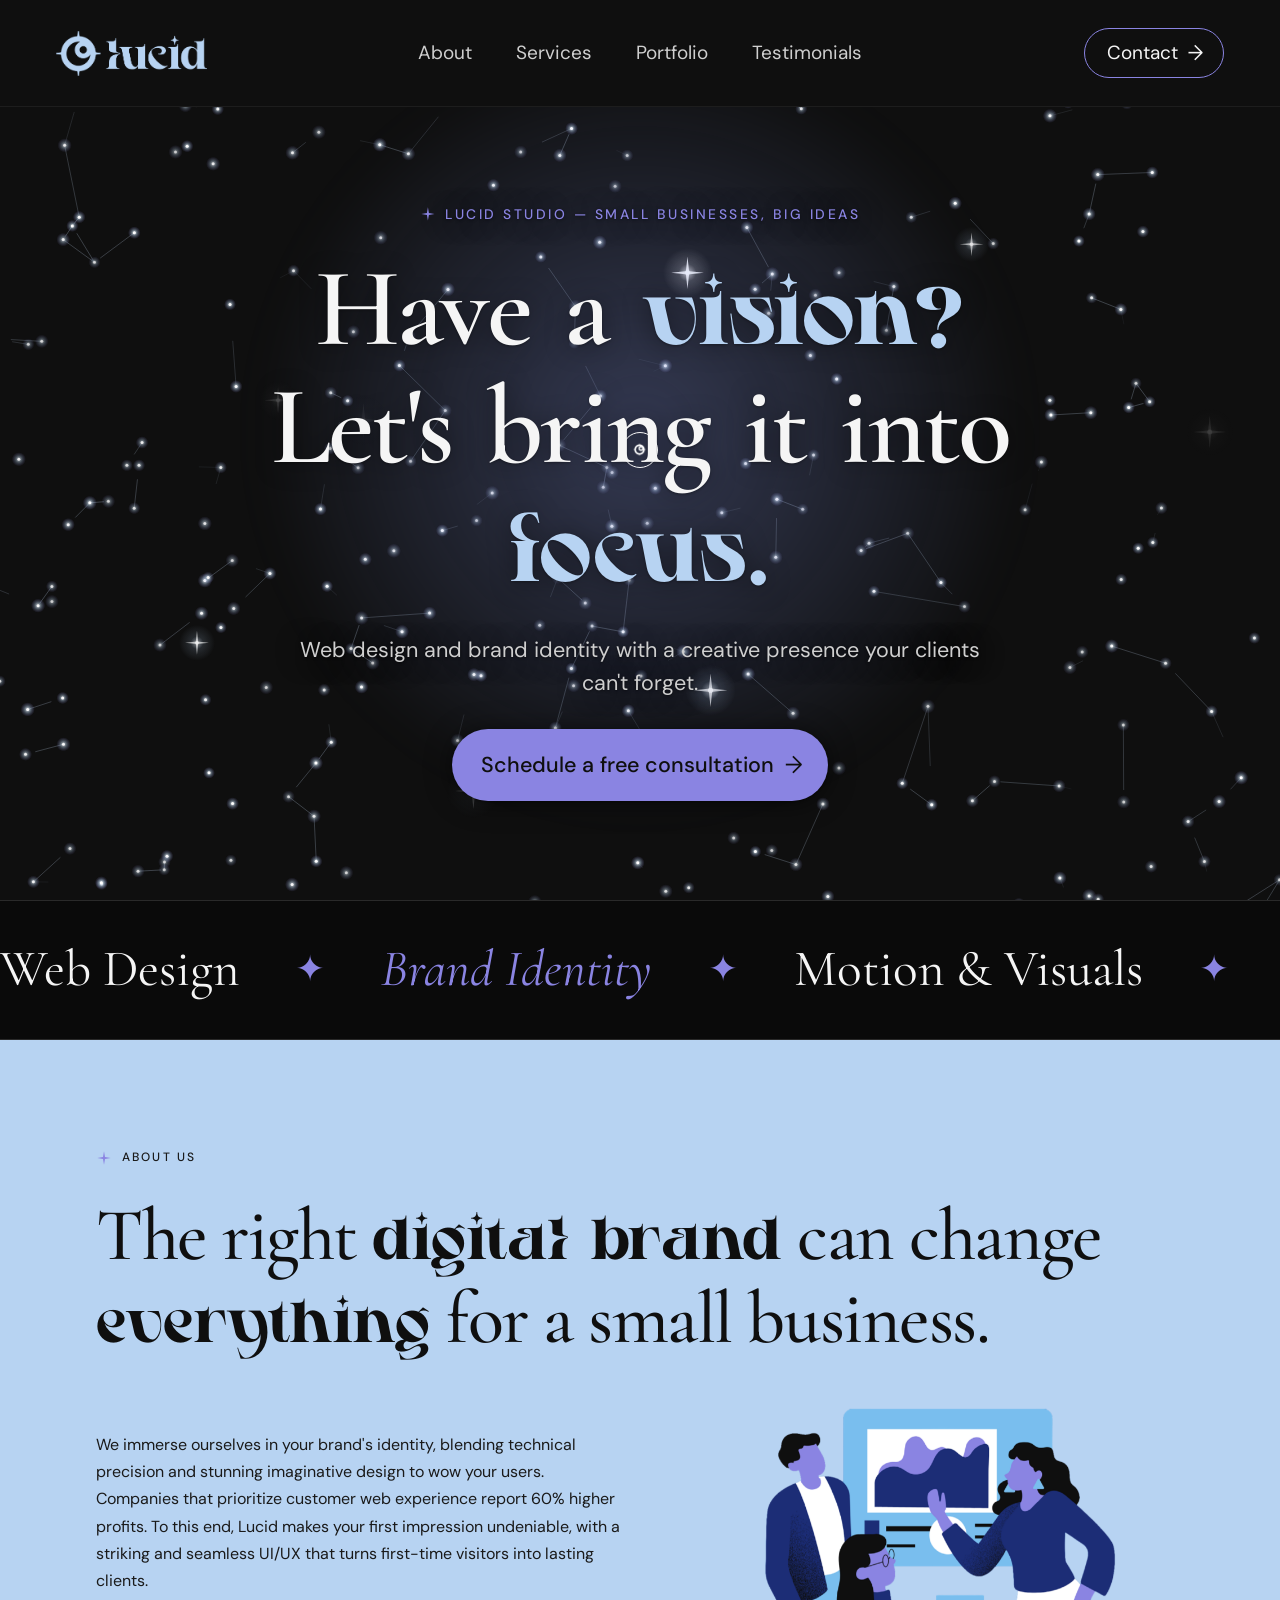
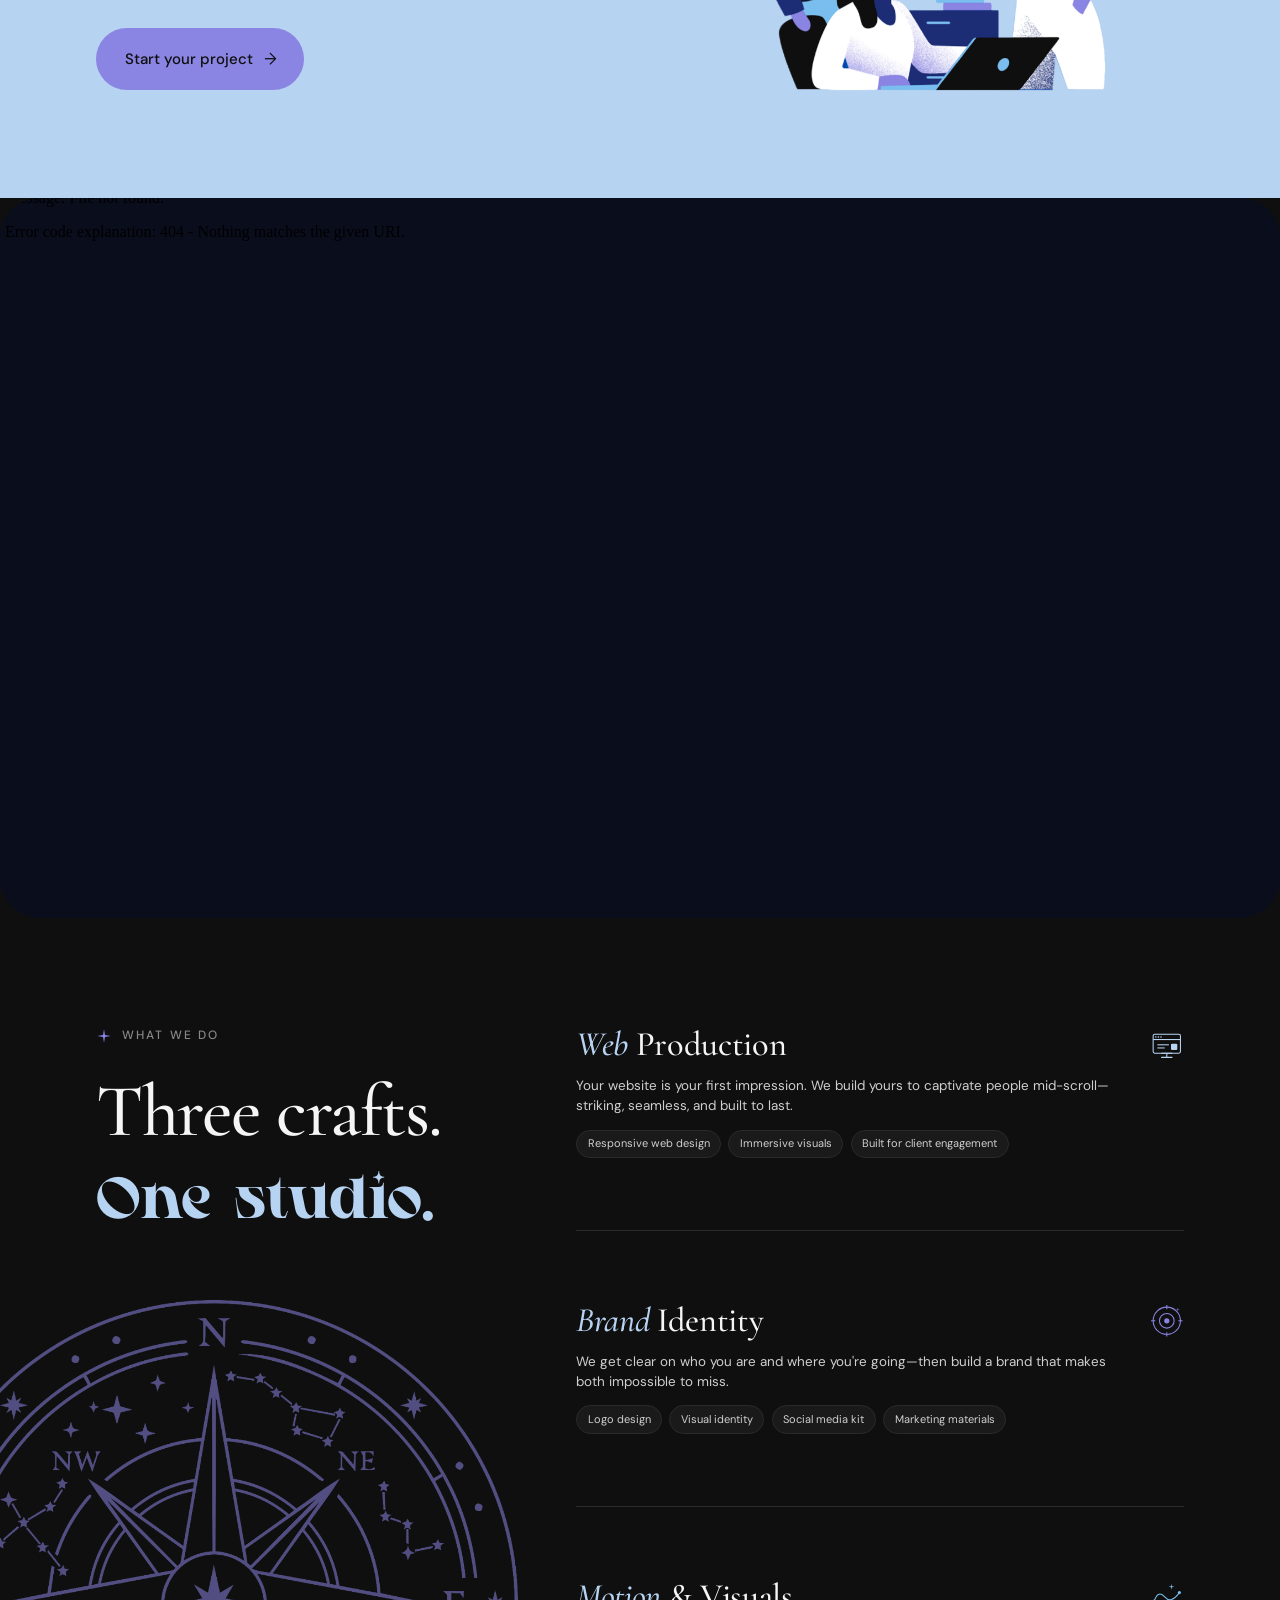
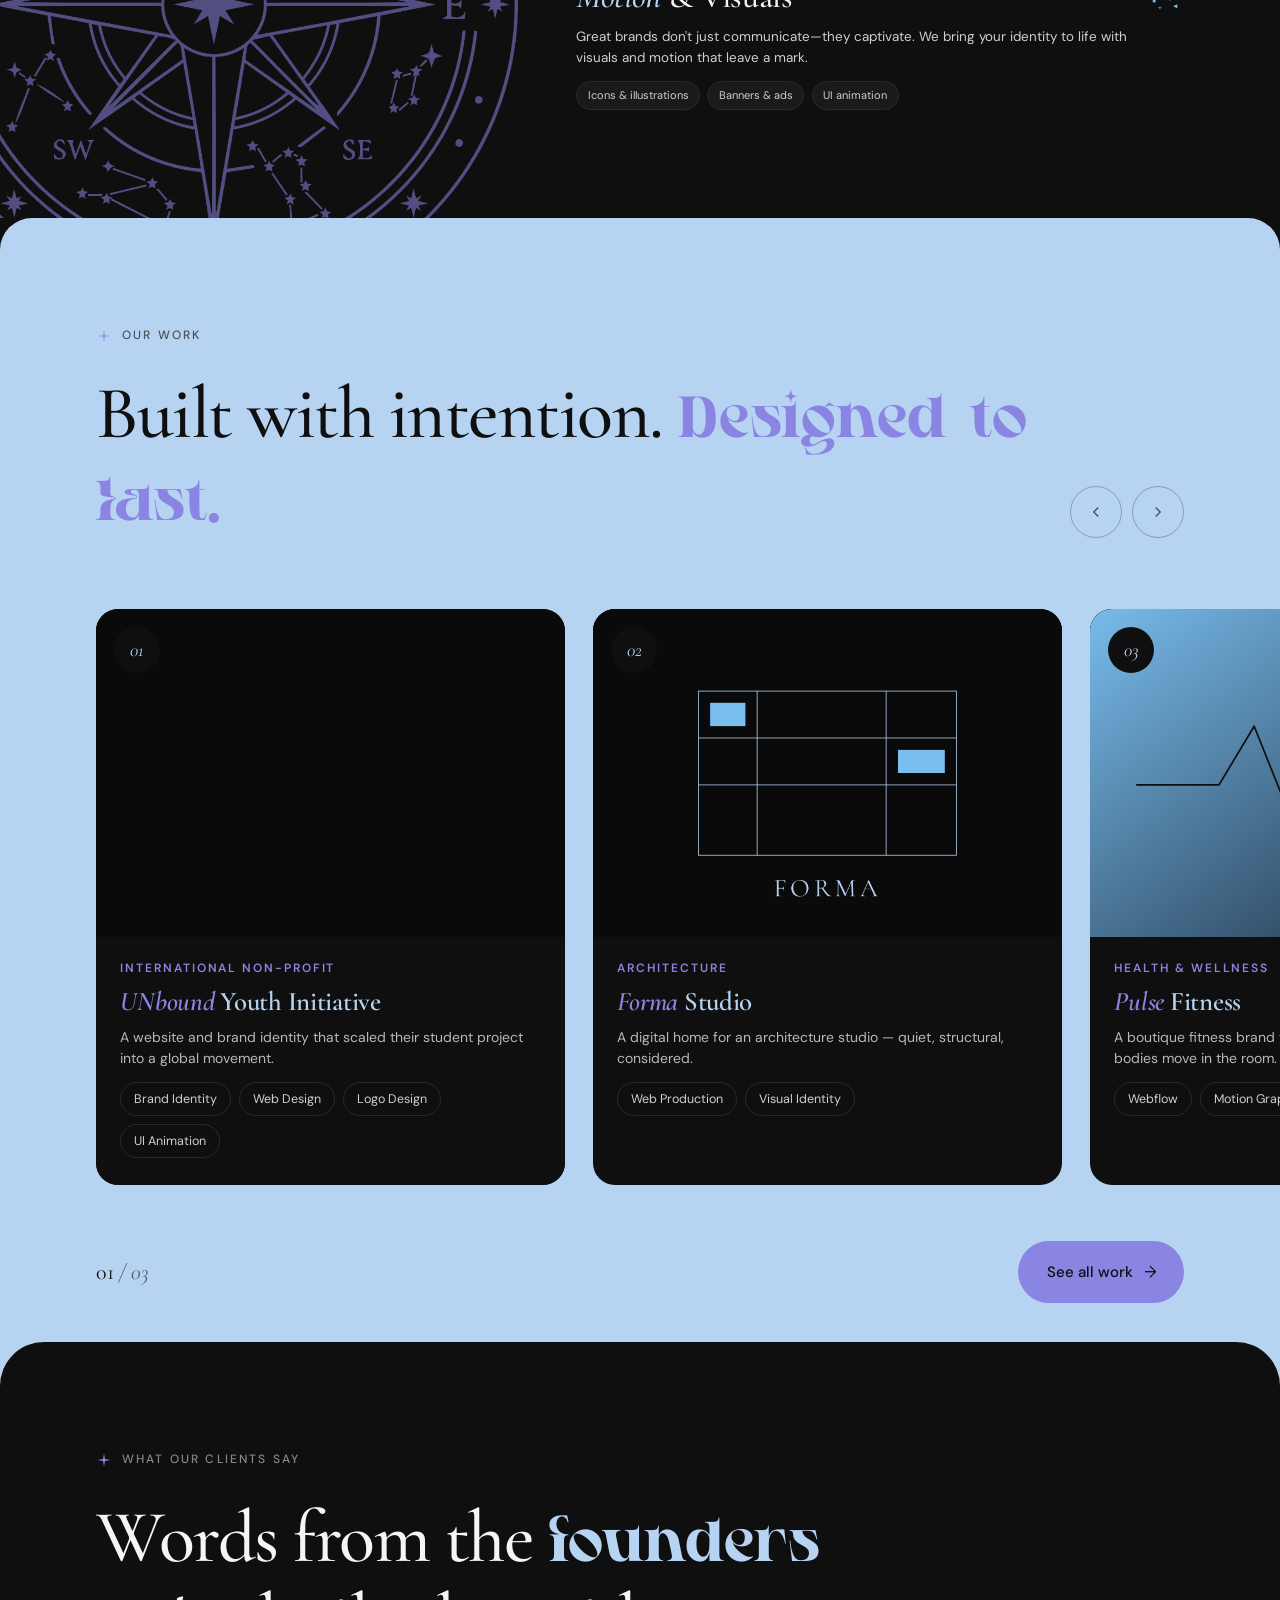
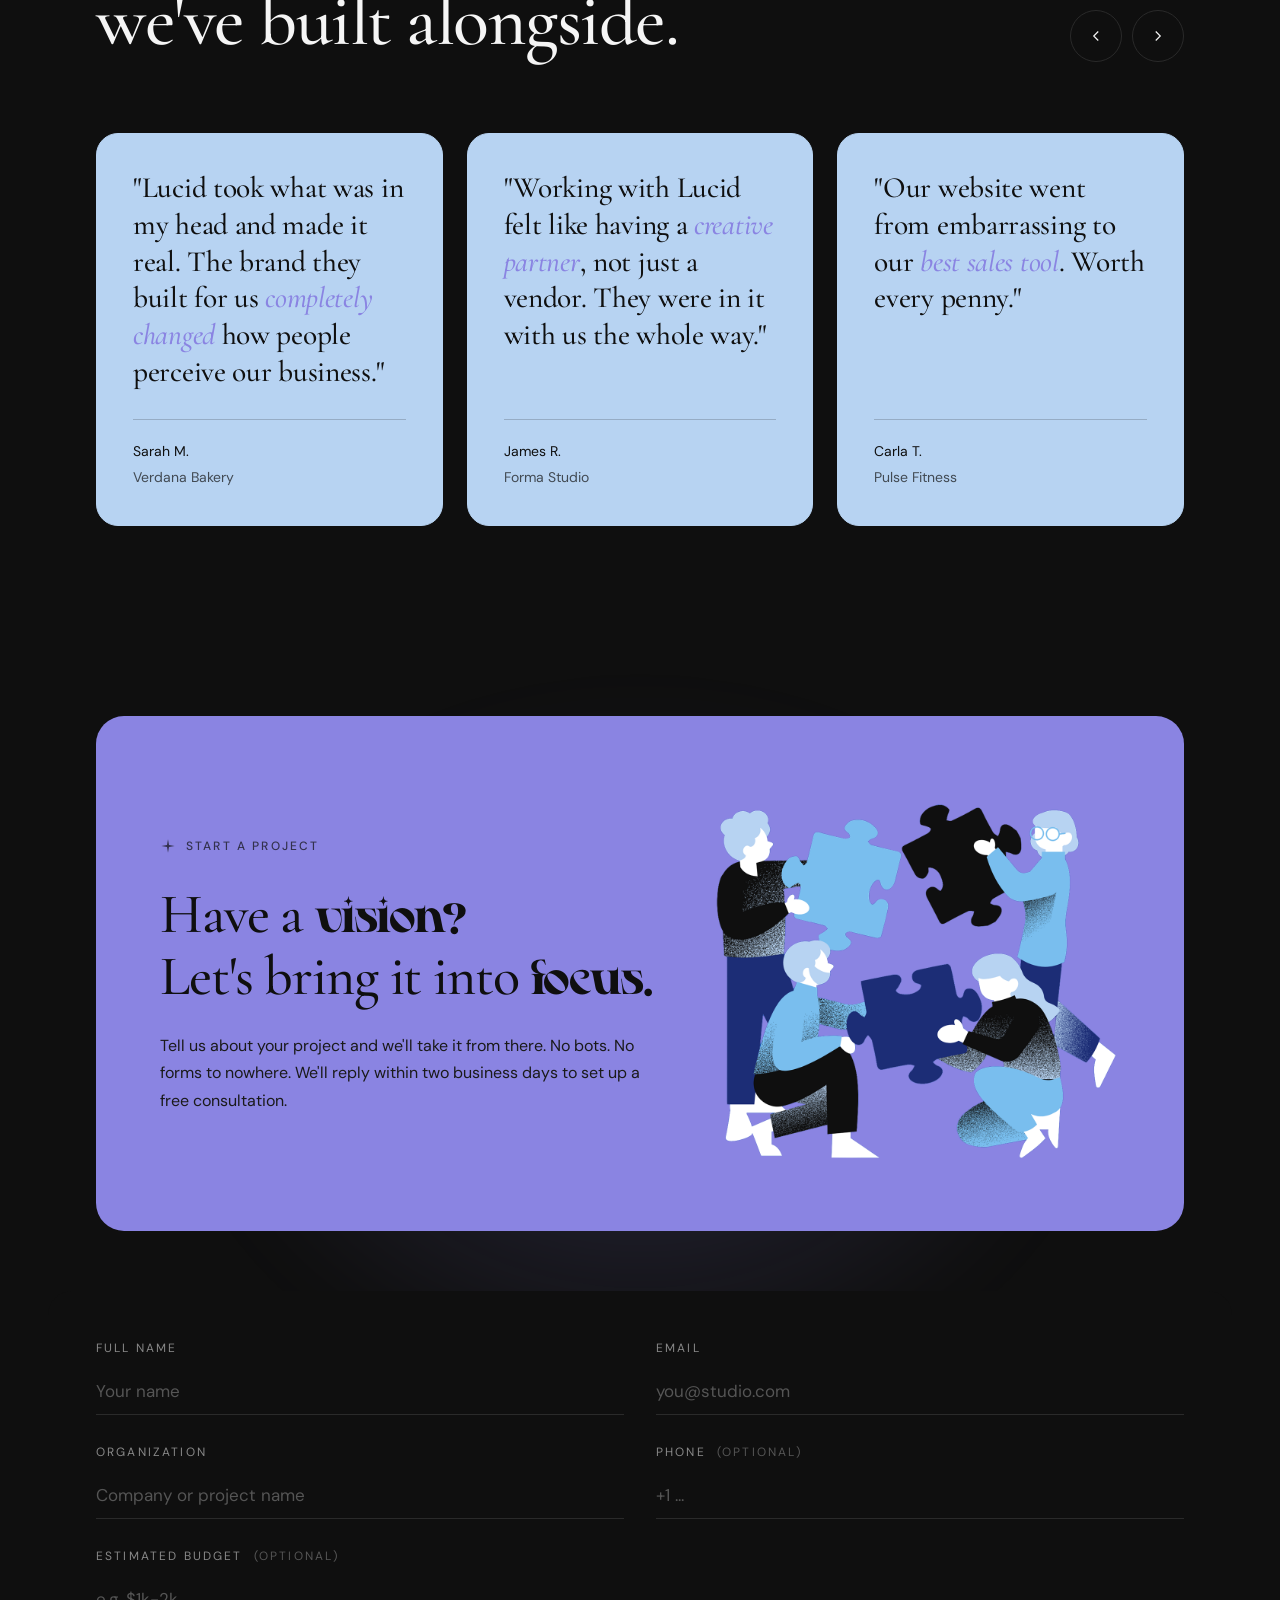
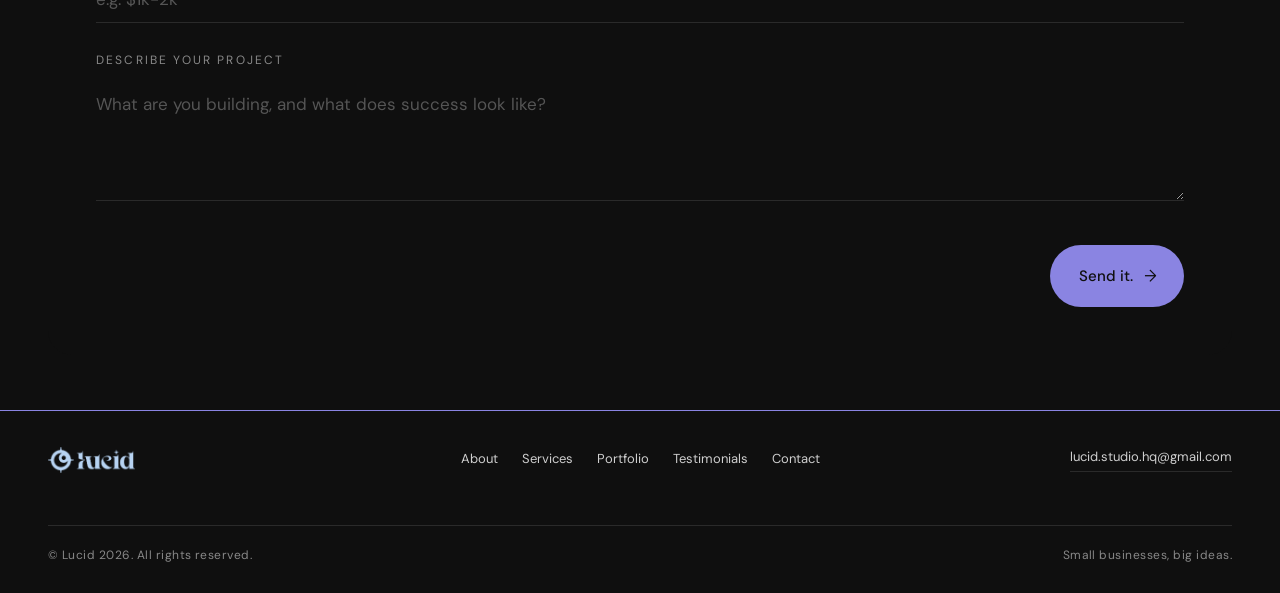
==== Lucid.html @ 4a71a795 "Add files via upload" ====
<!doctype html>
<html lang="en">
<head>
<meta charset="utf-8" />
<meta name="viewport" content="width=device-width, initial-scale=1" />
<title>Lucid — Web design & branding for small businesses</title>
<link rel="preconnect" href="https://fonts.googleapis.com" />
<link rel="preconnect" href="https://fonts.gstatic.com" crossorigin />
<link href="https://fonts.googleapis.com/css2?family=Cormorant+Garamond:ital,wght@0,400;0,500;0,600;0,700;1,400;1,500;1,600;1,700&family=DM+Sans:ital,wght@0,400;0,500;0,600;0,700;1,400&display=swap" rel="stylesheet" />
<link rel="stylesheet" href="styles.css?v=6" />
<link id="gfont-Playfair-Display" rel="stylesheet" href="https://fonts.googleapis.com/css2?family=Playfair+Display:wght@300;400;500;600;700&amp;display=swap">
</head>
<body>

<!-- icon symbols -->
<svg width="0" height="0" style="position:absolute" aria-hidden="true">
  <defs>
    <symbol id="i-eye" viewBox="0 0 64 64">
      <circle cx="32" cy="32" r="22" fill="none" stroke="currentColor" stroke-width="2"/>
      <circle cx="32" cy="32" r="9" fill="currentColor"/>
      <circle cx="36" cy="28" r="2.4" fill="#0F0F0F"/>
      <line x1="32" y1="2" x2="32" y2="14" stroke="currentColor" stroke-width="2"/>
      <line x1="32" y1="50" x2="32" y2="62" stroke="currentColor" stroke-width="2"/>
      <line x1="2" y1="32" x2="14" y2="32" stroke="currentColor" stroke-width="2"/>
      <line x1="50" y1="32" x2="62" y2="32" stroke="currentColor" stroke-width="2"/>
    </symbol>
    <symbol id="i-spark" viewBox="0 0 24 24">
      <path d="M12 2 L13.5 10.5 L22 12 L13.5 13.5 L12 22 L10.5 13.5 L2 12 L10.5 10.5 Z" fill="currentColor"/>
    </symbol>
    <symbol id="i-arrow" viewBox="0 0 24 24">
      <path d="M7 17 L17 7 M17 7 H10 M17 7 V14" fill="none" stroke="currentColor" stroke-width="1.6" stroke-linecap="round"/>
    </symbol>
  </defs>
</svg>

<!-- ========== NAV ========== -->
<nav class="nav">
  <div class="nav-logo"><img src="assets/lucid-blue.png" alt="Lucid" style="height: 45px; width: auto" /></div>
  <div class="nav-links" id="navLinks">
    <a href="#about">About</a>
    <a href="#services-anchor">Services</a>
    <a href="#work-anchor">Portfolio</a>
    <a href="#testimonials">Testimonials</a>
  </div>
  <div class="nav-right">
    <a href="#contact" class="nav-cta" data-cursor="cta">Contact <span class="arrow">↗</span></a>
    <button class="nav-toggle" id="navToggle" aria-label="Open menu" aria-expanded="false" aria-controls="navLinks" data-cursor="cta">
      <span></span><span></span><span></span>
    </button>
  </div>
</nav>

<!-- ========== HERO ========== -->
<header class="hero" id="top">
  <div class="hero-bg"></div>
  <canvas id="hero-canvas" class="hero-canvas"></canvas>
  <div class="hero-glow"></div>
  <div class="hero-inner">
    <div class="eyebrow hero-eyebrow"><span class="eyebrow-row"><svg class="eyebrow-spark" viewBox="0 0 24 24" aria-hidden="true"><path class="s-core" d="M12 2 L13.5 10.5 L22 12 L13.5 13.5 L12 22 L10.5 13.5 L2 12 L10.5 10.5 Z" fill="currentColor"/></svg><span style="color:#8A84E2;">Lucid Studio — Small businesses, big ideas</span></span></div>
    <h1 class="hero-headline">
      <span class="line"><span class="word" style="font-family: &quot;Cormorant Garamond&quot;; font-weight: 600">Have</span> <span class="word" style="font-family: &quot;Cormorant Garamond&quot;; font-weight: 600">a</span> <span class="word"><em class="accent">vision?</em></span></span>
      <span class="line" style="font-family: &quot;Cormorant Garamond&quot;; font-weight: 600"><span class="word">Let's</span> <span class="word">bring</span> <span class="word">it</span> <span class="word">into</span></span>
      <span class="line"><span class="word"><em class="accent">focus.</em></span></span>
    </h1>
    <p class="hero-sub">Web design and brand identity with a creative presence your clients can't forget.</p>
    <a href="#contact" class="btn" data-cursor="cta">Schedule a free consultation <span class="arrow">↗</span></a>
  </div>
</header>

<!-- ========== MARQUEE ========== -->
<section class="marquee" aria-hidden="true">
  <div class="marquee-track">
    <span><span class="m-reg">Web Design</span> <span class="star">✦</span> <span class="m-acc">Brand Identity</span> <span class="star">✦</span> <span class="m-reg">Motion &amp; Visuals</span> <span class="star">✦</span> <span class="m-acc">Creative Direction</span> <span class="star">✦</span> <span class="m-reg">Web Design</span> <span class="star">✦</span> <span class="m-acc">Brand Identity</span> <span class="star">✦</span> <span class="m-reg">Motion &amp; Visuals</span> <span class="star">✦</span> <span class="m-acc">Creative Direction</span> <span class="star">✦</span></span>
    <span><span class="m-reg">Web Design</span> <span class="star">✦</span> <span class="m-acc">Brand Identity</span> <span class="star">✦</span> <span class="m-reg">Motion &amp; Visuals</span> <span class="star">✦</span> <span class="m-acc">Creative Direction</span> <span class="star">✦</span> <span class="m-reg">Web Design</span> <span class="star">✦</span> <span class="m-acc">Brand Identity</span> <span class="star">✦</span> <span class="m-reg">Motion &amp; Visuals</span> <span class="star">✦</span> <span class="m-acc">Creative Direction</span> <span class="star">✦</span></span>
  </div>
</section>

<!-- ========== ABOUT + INTO FOCUS (normal flow — the film is a full-width panel that keeps the clip's own 16:9 proportions) ========== -->
<div class="about-cover">
  <span id="about" class="nav-marker" aria-hidden="true"></span>
      <section class="about" data-screen-label="About">
        <!-- full-section wireframe wash: faint ice-blue grid + shimmer sweep (covers the whole About) -->
        <div class="about-wire" aria-hidden="true">
          <div class="wire-grid"></div>
          <div class="wire-sweep"></div>
        </div>
        <div class="about-inner">

    <div class="b-rel">
      <div class="skel skel-eyebrow" aria-hidden="true"><i class="sb sb-dot"></i><i class="sb" style="width:118px"></i></div>
      <div class="eyebrow about-eyebrow" data-build><span class="eyebrow-row"><svg class="eyebrow-spark" viewBox="0 0 24 24" aria-hidden="true"><path class="s-core" d="M12 2 L13.5 10.5 L22 12 L13.5 13.5 L12 22 L10.5 13.5 L2 12 L10.5 10.5 Z" fill="currentColor"/></svg>About us</span></div>
    </div>

    <div class="b-rel">
      <div class="skel skel-quote" aria-hidden="true"><i class="sb" style="width:90%"></i><i class="sb" style="width:62%"></i></div>
      <blockquote class="about-quote">
        <span class="aq-line" data-build>The right <span class="rui">digital brand</span> can change</span>
        <span class="aq-line" data-build><span class="rui">everything</span> for a small business.</span>
      </blockquote>
    </div>

    <div class="about-grid">
      <div class="about-body">
        <div class="b-rel">
          <div class="skel skel-para" aria-hidden="true"><i class="sb" style="width:98%"></i><i class="sb" style="width:96%"></i><i class="sb" style="width:99%"></i><i class="sb" style="width:54%"></i></div>
          <p data-build>We immerse ourselves in your brand's identity, blending technical precision and stunning imaginative design to wow your users. Companies that prioritize customer web experience report 60% higher profits. To this end, Lucid makes your first impression undeniable, with a striking and seamless UI/UX that turns first-time visitors into lasting clients.</p>
        </div>
        <div class="b-rel cta-rel">
          <div class="skel skel-cta" aria-hidden="true"><span class="sb-pill"></span></div>
          <a href="#contact" class="btn about-cta" data-build data-cursor="cta">Start your project <span class="arrow">↗</span></a>
        </div>
      </div>
      <div class="about-illo b-rel">
        <div class="illo-wire" aria-hidden="true">
          <svg class="iw-svg" viewBox="0 0 320 320" preserveAspectRatio="xMidYMax meet" fill="none">
            <rect x="8" y="8" width="304" height="304" rx="12" class="iw-frame"/>
            <line x1="8" y1="112" x2="312" y2="112" class="iw-grid"/>
            <line x1="8" y1="208" x2="312" y2="208" class="iw-grid"/>
            <line x1="112" y1="8" x2="112" y2="312" class="iw-grid"/>
            <line x1="208" y1="8" x2="208" y2="312" class="iw-grid"/>
            <circle cx="160" cy="160" r="84" class="iw-orbit"/>
            <circle cx="160" cy="160" r="44" class="iw-orbit"/>
            <circle cx="160" cy="76" r="7" class="iw-node"/>
            <circle cx="244" cy="160" r="6" class="iw-node"/>
            <circle cx="160" cy="160" r="3" class="iw-node"/>
          </svg>
        </div>
        <img src="assets/about-graphic-1.png" alt="Lucid team collaborating on a brand dashboard" data-build />
      </div>
    </div>
        </div>
      </section>

  <!-- INTO FOCUS — full-bleed film panel, 16:9, rounded corners are the only crop -->
  <section class="into-focus" id="into-focus" data-screen-label="Into Focus" aria-label="Lucid — Into Focus motion piece">
    <iframe class="film-frame" title="Lucid — Into Focus" tabindex="-1" scrolling="no" loading="lazy" data-src="film/into-focus.html"></iframe>
  </section>
</div>

<!-- ========== SERVICES + PORTFOLIO COVER-SCROLL ========== -->
<div class="cover-scroll">

  <span id="services-anchor" class="nav-marker" aria-hidden="true"></span>
  <span id="work-anchor" class="nav-marker" aria-hidden="true"></span>

  <div class="cover-viewport">
  <div class="services-pinned">
    <section class="services-section" id="services">
      <div class="services-inner services-redux">
        <div class="services-left">
          <div class="eyebrow services-eyebrow"><span class="eyebrow-row"><svg class="eyebrow-spark" viewBox="0 0 24 24" aria-hidden="true"><path class="s-core" d="M12 2 L13.5 10.5 L22 12 L13.5 13.5 L12 22 L10.5 13.5 L2 12 L10.5 10.5 Z" fill="currentColor"/></svg>What we do</span></div>
          <h2>Three crafts. <em class="rui">One studio.</em></h2>
          <div class="compass-wrap" aria-hidden="true">
            <img class="services-compass" src="assets/compass-rose.png" alt="" />
          </div>
        </div>

        <div class="services-right">

          <article class="svc-row">
            <div class="svc-row-top">
              <h3><em>Web</em> Production</h3>
              <div class="icon-wrap" style="color:var(--icy);">
                <svg width="44" height="44" viewBox="0 0 64 64" fill="none">
                  <rect x="6" y="12" width="52" height="36" rx="3" stroke="currentColor" stroke-width="2"/>
                  <line x1="6" y1="22" x2="58" y2="22" stroke="currentColor" stroke-width="2"/>
                  <circle cx="11" cy="17" r="1.5" fill="currentColor"/>
                  <circle cx="16" cy="17" r="1.5" fill="currentColor"/>
                  <circle cx="21" cy="17" r="1.5" fill="currentColor"/>
                  <line x1="14" y1="32" x2="36" y2="32" stroke="currentColor" stroke-width="2"/>
                  <line x1="14" y1="38" x2="28" y2="38" stroke="currentColor" stroke-width="2"/>
                  <rect x="40" y="30" width="12" height="12" rx="2" fill="currentColor"/>
                  <line x1="22" y1="48" x2="42" y2="48" stroke="currentColor" stroke-width="2" stroke-linecap="round"/>
                  <line x1="32" y1="48" x2="32" y2="56" stroke="currentColor" stroke-width="2"/>
                  <line x1="22" y1="56" x2="42" y2="56" stroke="currentColor" stroke-width="2" stroke-linecap="round"/>
                </svg>
              </div>
            </div>
            <p>Your website is your first impression. We build yours to captivate people mid-scroll—striking, seamless, and built to last.</p>
            <div class="svc-tags">
              <span class="chip">Responsive web design</span>
              <span class="chip">Immersive visuals</span>
              <span class="chip">Built for client engagement</span>
            </div>
          </article>

          <div class="svc-div"></div>

          <article class="svc-row">
            <div class="svc-row-top">
              <h3><em>Brand</em> Identity</h3>
              <div class="icon-wrap" style="color:#8A84E2;">
                <svg width="44" height="44" viewBox="0 0 64 64" fill="none">
                  <circle cx="32" cy="32" r="26" stroke="currentColor" stroke-width="2"/>
                  <circle cx="32" cy="32" r="14" stroke="currentColor" stroke-width="2"/>
                  <circle cx="32" cy="32" r="5" fill="currentColor"/>
                  <line x1="32" y1="2" x2="32" y2="10" stroke="currentColor" stroke-width="2"/>
                  <line x1="32" y1="54" x2="32" y2="62" stroke="currentColor" stroke-width="2"/>
                  <line x1="2" y1="32" x2="10" y2="32" stroke="currentColor" stroke-width="2"/>
                  <line x1="54" y1="32" x2="62" y2="32" stroke="currentColor" stroke-width="2"/>
                  <use href="#i-spark" x="48" y="6" width="10" height="10" fill="currentColor"/>
                </svg>
              </div>
            </div>
            <p>We get clear on who you are and where you're going—then build a brand that makes both impossible to miss.</p>
            <div class="svc-tags">
              <span class="chip">Logo design</span>
              <span class="chip">Visual identity</span>
              <span class="chip">Social media kit</span>
              <span class="chip">Marketing materials</span>
            </div>
          </article>

          <div class="svc-div"></div>

          <article class="svc-row">
            <div class="svc-row-top">
              <h3><em>Motion</em> &amp; Visuals</h3>
              <div class="icon-wrap" style="color:#79BEEE;">
                <svg width="44" height="44" viewBox="0 0 64 64" fill="none">
                  <path d="M8 40 Q16 18, 28 32 T56 24" stroke="currentColor" stroke-width="2" fill="none" stroke-linecap="round"/>
                  <circle cx="8" cy="40" r="3" fill="currentColor"/>
                  <circle cx="56" cy="24" r="3" fill="currentColor"/>
                  <use href="#i-spark" x="34" y="6" width="14" height="14" fill="currentColor"/>
                  <use href="#i-spark" x="14" y="48" width="10" height="10" fill="currentColor"/>
                  <path d="M44 50 L52 46 L52 54 Z" fill="currentColor"/>
                </svg>
              </div>
            </div>
            <p>Great brands don't just communicate—they captivate. We bring your identity to life with visuals and motion that leave a mark.</p>
            <div class="svc-tags">
              <span class="chip">Icons &amp; illustrations</span>
              <span class="chip">Banners &amp; ads</span>
              <span class="chip">UI animation</span>
            </div>
          </article>

        </div>
      </div>
    </section>
  </div>

  <!-- portfolio overlay slides up to cover services -->
  <section class="portfolio-overlay" id="portfolio">
    <div class="portfolio-inner">
      <div class="portfolio-head">
        <div>
          <div class="eyebrow" style="margin-bottom: 22px;"><span class="eyebrow-row"><svg class="eyebrow-spark" viewBox="0 0 24 24" aria-hidden="true"><path class="s-core" d="M12 2 L13.5 10.5 L22 12 L13.5 13.5 L12 22 L10.5 13.5 L2 12 L10.5 10.5 Z" fill="currentColor"/></svg>Our work</span></div>
          <h2>Built with intention. <em class="rui">Designed to last.</em></h2>
        </div>
        <div class="portfolio-controls">
          <button class="arrow-btn" id="p-prev" aria-label="Previous" data-cursor="cta">
            <svg viewBox="0 0 24 24" fill="none" stroke="currentColor" stroke-width="1.6"><path d="M15 6 L9 12 L15 18"/></svg>
          </button>
          <button class="arrow-btn" id="p-next" aria-label="Next" data-cursor="cta">
            <svg viewBox="0 0 24 24" fill="none" stroke="currentColor" stroke-width="1.6"><path d="M9 6 L15 12 L9 18"/></svg>
          </button>
        </div>
      </div>

      <div class="portfolio-track">
        <div class="portfolio-rail" id="p-rail">

          <article class="case">
            <div class="case-art">
              <span class="case-badge">01</span>
              <video class="case-img" src="assets/unbound.mp4" autoplay loop muted playsinline></video>
            </div>
            <div class="case-meta">
              <div class="case-tag">International Non-Profit</div>
              <h3><em>UNbound</em> Youth Initiative</h3>
              <p class="case-desc">A website and brand identity that scaled their student project into a global movement.</p>
              <div class="case-services">
                <span class="chip">Brand Identity</span>
                <span class="chip">Web Design</span>
                <span class="chip">Logo Design</span>
                <span class="chip">UI Animation</span>
              </div>
            </div>
          </article>

          <article class="case">
            <div class="case-art">
              <span class="case-badge">02</span>
              <svg class="placeholder" viewBox="0 0 800 600" preserveAspectRatio="xMidYMid slice" xmlns="http://www.w3.org/2000/svg">
                <rect width="800" height="600" fill="#0a0a0a"/>
                <g opacity="0.95" stroke="#B7D3F2" fill="none" stroke-width="1.4">
                  <rect x="180" y="160" width="440" height="280"/>
                  <line x1="180" y1="240" x2="620" y2="240"/>
                  <line x1="280" y1="160" x2="280" y2="440"/>
                  <line x1="500" y1="160" x2="500" y2="440"/>
                  <line x1="180" y1="320" x2="620" y2="320"/>
                </g>
                <g fill="#79BEEE">
                  <rect x="200" y="180" width="60" height="40"/>
                  <rect x="520" y="260" width="80" height="40"/>
                </g>
                <text x="400" y="510" text-anchor="middle" font-family="Cormorant Garamond" font-size="44" fill="#B7D3F2" letter-spacing="6">FORMA</text>
              </svg>
            </div>
            <div class="case-meta">
              <div class="case-tag">Architecture</div>
              <h3><em>Forma</em> Studio</h3>
              <p class="case-desc">A digital home for an architecture studio — quiet, structural, considered.</p>
              <div class="case-services">
                <span class="chip">Web Production</span>
                <span class="chip">Visual Identity</span>
              </div>
            </div>
          </article>

          <article class="case">
            <div class="case-art">
              <span class="case-badge">03</span>
              <svg class="placeholder" viewBox="0 0 800 600" preserveAspectRatio="xMidYMid slice" xmlns="http://www.w3.org/2000/svg">
                <defs>
                  <linearGradient id="g3" x1="0" x2="1" y1="0" y2="1">
                    <stop offset="0" stop-color="#79BEEE"/>
                    <stop offset="1" stop-color="#152030"/>
                  </linearGradient>
                </defs>
                <rect width="800" height="600" fill="url(#g3)"/>
                <g stroke="#0F0F0F" fill="none" stroke-width="3" stroke-linecap="round" stroke-linejoin="round">
                  <path d="M80 320 L220 320 L280 220 L360 420 L440 280 L520 360 L600 320 L720 320"/>
                </g>
                <text x="400" y="510" text-anchor="middle" font-family="Cormorant Garamond" font-style="italic" font-size="48" fill="#0F0F0F">pulse.</text>
              </svg>
            </div>
            <div class="case-meta">
              <div class="case-tag">Health &amp; Wellness</div>
              <h3><em>Pulse</em> Fitness</h3>
              <p class="case-desc">A boutique fitness brand that moves on the page the same way bodies move in the room.</p>
              <div class="case-services">
                <span class="chip">Webflow</span>
                <span class="chip">Motion Graphics</span>
              </div>
            </div>
          </article>

        </div>
      </div>

      <div class="portfolio-foot">
        <div class="portfolio-counter"><span class="now" id="p-now">01</span> <span>/ <span id="p-total">03</span></span></div>
        <a href="#contact" class="btn see-all-cta" data-cursor="cta">See all work <span class="arrow">↗</span></a>
      </div>
    </div>
  </section>
  </div>
</div>

<!-- ========== TESTIMONIALS ========== -->
<section class="testimonials" id="testimonials">
  <div class="testimonials-inner">
    <div class="eyebrow" style="margin-bottom: 22px;"><span class="eyebrow-row"><svg class="eyebrow-spark" viewBox="0 0 24 24" aria-hidden="true"><path class="s-core" d="M12 2 L13.5 10.5 L22 12 L13.5 13.5 L12 22 L10.5 13.5 L2 12 L10.5 10.5 Z" fill="currentColor"/></svg>What our clients say</span></div>
    <div class="t-head">
      <h2 class="fit-head"><span class="fit-line">Words from the <em class="rui">founders</em></span> <span class="fit-line">we've built alongside.</span></h2>
      <div class="portfolio-controls">
        <button class="arrow-btn" id="t-prev" aria-label="Previous" data-cursor="cta">
          <svg viewBox="0 0 24 24" fill="none" stroke="currentColor" stroke-width="1.6"><path d="M15 6 L9 12 L15 18"/></svg>
        </button>
        <button class="arrow-btn" id="t-next" aria-label="Next" data-cursor="cta">
          <svg viewBox="0 0 24 24" fill="none" stroke="currentColor" stroke-width="1.6"><path d="M9 6 L15 12 L9 18"/></svg>
        </button>
      </div>
    </div>

    <div class="t-track-wrap">
      <div class="t-track" id="t-track">
        <article class="t-card icy">
          <div class="t-quote">"Lucid took what was in my head and made it real. The brand they built for us <em>completely changed</em> how people perceive our business."</div>
          <div class="t-cite"><div class="name">Sarah M.</div><div class="biz">Verdana Bakery</div></div>
        </article>
        <article class="t-card icy">
          <div class="t-quote">"Working with Lucid felt like having a <em>creative partner</em>, not just a vendor. They were in it with us the whole way."</div>
          <div class="t-cite"><div class="name">James R.</div><div class="biz">Forma Studio</div></div>
        </article>
        <article class="t-card icy">
          <div class="t-quote">"Our website went from embarrassing to our <em>best sales tool</em>. Worth every penny."</div>
          <div class="t-cite"><div class="name">Carla T.</div><div class="biz">Pulse Fitness</div></div>
        </article>
        <article class="t-card icy">
          <div class="t-quote">"They asked questions <em>no other studio</em> asked. That's how I knew they actually cared about getting it right."</div>
          <div class="t-cite"><div class="name">Diego H.</div><div class="biz">Nómada Coffee</div></div>
        </article>
      </div>
    </div>
  </div>
</section>

<!-- ========== CONTACT ========== -->
<section class="contact" id="contact">
  <div class="contact-glow"></div>
  <div class="contact-inner">
    <div class="vision-box">
      <div class="vision-inner">
        <div class="vision-text">
          <div class="eyebrow vision-eyebrow"><span class="eyebrow-row"><svg class="eyebrow-spark" viewBox="0 0 24 24" aria-hidden="true"><path class="s-core" d="M12 2 L13.5 10.5 L22 12 L13.5 13.5 L12 22 L10.5 13.5 L2 12 L10.5 10.5 Z" fill="currentColor"/></svg>Start a project</span></div>
          <h2 class="fit-head contact-head">
            <span class="fit-line">Have a <span class="rui-accent">vision?</span></span>
            <span class="fit-line">Let's bring it into <span class="focus-word">focus.</span></span>
          </h2>
          <p class="contact-sub">Tell us about your project and we'll take it from there. No bots. No forms to nowhere. We'll reply within two business days to set up a free consultation.</p>
        </div>
        <div class="vision-illo">
          <img src="assets/illustration-2.png" alt="A team fitting puzzle pieces together" />
        </div>
      </div>
    </div>

    <form class="form-fields-wrap" onsubmit="event.preventDefault();">
      <div class="field">
        <label>Full name</label>
        <input type="text" required placeholder="Your name" />
      </div>
      <div class="field">
        <label>Email</label>
        <input type="email" required placeholder="you@studio.com" />
      </div>
      <div class="field">
        <label>Organization</label>
        <input type="text" required placeholder="Company or project name" />
      </div>
      <div class="field">
        <label>Phone <span class="opt">(optional)</span></label>
        <input type="tel" placeholder="+1 ..." />
      </div>
      <div class="field full">
        <label>Estimated budget <span class="opt">(optional)</span></label>
        <input type="text" placeholder="e.g. $1k-2k" />
      </div>
      <div class="field full">
        <label>Describe your project</label>
        <textarea required placeholder="What are you building, and what does success look like?"></textarea>
      </div>
      <div class="form-foot">
        <button type="submit" class="btn" data-cursor="cta">Send it. <span class="arrow">↗</span></button>
      </div>
    </form>
  </div>
</section>

<!-- ========== FOOTER ========== -->
<footer class="foot">
  <div class="foot-logo"><img src="assets/lucid-blue.png" alt="Lucid" /></div>
  <nav class="foot-nav">
    <a href="#about">About</a>
    <a href="#services-anchor">Services</a>
    <a href="#work-anchor">Portfolio</a>
    <a href="#testimonials">Testimonials</a>
    <a href="#contact">Contact</a>
  </nav>
  <div class="foot-social">
    <a href="mailto:lucid.studio.hq@gmail.com" data-cursor="cta">lucid.studio.hq@gmail.com</a>
  </div>
  <div class="foot-bottom">
    <span>© Lucid 2026. All rights reserved.</span>
    <span>Small businesses, big ideas.</span>
  </div>
</footer>

<script src="js/cursor.js"></script>
<script src="js/starmap.js?v=5"></script>
<script src="js/reveals.js?v=9"></script>
<script src="js/about-build.js?v=7"></script>
<script src="js/film.js?v=10"></script>
</body>
</html>
---- styles.css ----
/* ---------- Lucid styles ---------- */
@font-face {
  font-family: "Ruigslay";
  src: url("assets/Ruigslay.otf") format("opentype"),
       url("assets/Ruigslay.ttf") format("truetype");
  font-weight: normal;
  font-style: normal;
  font-display: swap;
}
:root {
  --bg: #0F0F0F;
  --text: #F5F5F5;
  --periwinkle: #8A84E2;
  --periwinkle-d: #6f68d4;
  --icy: #B7D3F2;
  --maya: #79BEEE;
  --surface: #1A1A1A;
  --surface-2: #141414;
  --muted: #888888;
  --border: #2A2A2A;
  --display: "Cormorant Garamond", "Playfair Display", Georgia, serif;
  --accent: "Ruigslay", "Cormorant Garamond", serif;
  --body: "DM Sans", "Inter", system-ui, sans-serif;
}

/* fragment-navigation offsets so section headings clear the fixed nav */
* { box-sizing: border-box; margin: 0; padding: 0; }
.about, .testimonials, .contact { scroll-margin-top: 108px; }
#services-anchor, #work-anchor { scroll-margin-top: 0; }

html, body {
  background: var(--bg);
  color: var(--text);
  font-family: var(--body);
  font-size: 16px;
  line-height: 1.6;
  -webkit-font-smoothing: antialiased;
  scroll-behavior: smooth;
  overflow-x: clip;
}

html, body, * { cursor: none !important; }

a { color: inherit; text-decoration: none; }
button { font: inherit; color: inherit; background: none; border: none; }
img { display: block; max-width: 100%; }

.eyebrow {
  font-family: var(--body);
  font-size: 12px;
  letter-spacing: 0.18em;
  text-transform: uppercase;
  color: var(--muted);
  font-weight: 500;
}
/* accent display font for emphatic words.
   Ruigslay's cap-height runs ~1.3x taller than Cormorant at the same px, so we
   size every Ruigslay run at 0.78em of its surrounding Cormorant. Because the
   value is in em, it scales in lockstep when the heading scales with the
   viewport — caps line up and there are no rogue line breaks. */
.accent {
  font-family: var(--accent);
  font-style: normal;
  font-weight: normal;
  letter-spacing: 0.01em;
  font-size: 0.78em;
}
/* Ruigslay emphasis inside section headers — keeps the inherited color, drops italics */
.rui {
  font-family: var(--accent) !important;
  font-style: normal !important;
  font-weight: 400 !important;
  letter-spacing: 0.01em;
  font-size: 0.78em;
}

/* looping mini star next to section eyebrows */
.eyebrow-row { display: inline-flex; align-items: center; gap: 10px; }
.eyebrow-spark {
  width: 16px; height: 16px;
  display: inline-block;
  color: var(--periwinkle);
  flex: none;
}
.eyebrow-spark .s-core { transform-box: fill-box; transform-origin: center; animation: sparkPulse 2.6s ease-in-out infinite; }
.eyebrow-spark .s-core.b { animation-delay: 1.3s; animation-duration: 3.2s; }
@keyframes sparkPulse {
  0%, 100% { transform: scale(0.55) rotate(0deg); opacity: 0.35; }
  50% { transform: scale(1) rotate(45deg); opacity: 1; }
}
.about .eyebrow-spark, .portfolio-overlay .eyebrow-spark { color: var(--periwinkle); }
.vision-eyebrow .eyebrow-spark { color: #0F0F0F; }

/* ---------- nav ---------- */
.nav {
  position: fixed; top: 0; left: 0; right: 0;
  z-index: 100;
  display: grid; grid-template-columns: 1fr auto 1fr;
  align-items: center;
  padding: 28px 56px;
  background: #0F0F0F;
  border-bottom: 1px solid rgba(255, 255, 255, 0.06);
}
.nav-logo img { height: 36px; width: auto; display: block; }
.nav-links {
  display: flex; gap: 44px;
  justify-content: center;
  font-size: 19px; line-height: 1.2; color: #cfcfcf;
}
.nav-links a { transition: color 0.3s ease; }
.nav-links a:hover { color: var(--periwinkle); }
.nav-right { display: flex; justify-content: flex-end; }
.nav-cta {
  display: inline-flex; align-items: center; gap: 10px;
  padding: 9px 22px; border-radius: 999px;
  border: 1px solid var(--periwinkle);
  background: rgba(15, 15, 15, 0.8);
  color: var(--text); font-size: 19px;
  transition: background 0.35s ease, color 0.35s ease;
  position: relative;
}
.nav-cta:hover { background: var(--periwinkle); color: #0F0F0F; }
.nav-cta .arrow { display: inline-block; transition: transform 0.4s cubic-bezier(.22,.8,.36,1); transform: rotate(45deg); }
.nav-cta:hover .arrow { transform: rotate(0deg); }
.nav-right { display: flex; align-items: center; gap: 14px; }
/* hamburger — hidden until the link row no longer fits */
.nav-toggle {
  display: none;
  width: 46px; height: 46px; flex: none;
  border: 1px solid var(--border); border-radius: 50%;
  align-items: center; justify-content: center; flex-direction: column; gap: 5px;
  transition: border-color 0.3s ease, background 0.3s ease;
}
.nav-toggle:hover { border-color: var(--periwinkle); }
.nav-toggle span {
  display: block; width: 18px; height: 1.5px; background: var(--text);
  transition: transform 0.32s cubic-bezier(.22,.8,.36,1), opacity 0.2s ease;
}
.nav.open .nav-toggle span:nth-child(1) { transform: translateY(6.5px) rotate(45deg); }
.nav.open .nav-toggle span:nth-child(2) { opacity: 0; }
.nav.open .nav-toggle span:nth-child(3) { transform: translateY(-6.5px) rotate(-45deg); }

/* ---------- hero ---------- */
.hero {
  position: relative; min-height: 100vh;
  display: flex; flex-direction: column;
  align-items: center; justify-content: center;
  /* top padding = nav height + the gap, so the gap above the eyebrow matches the
     gap below the CTA (before the marquee) on every viewport height. */
  --hero-gap: clamp(96px, 11vh, 124px);
  padding: calc(104px + var(--hero-gap)) 32px var(--hero-gap);
  text-align: center; overflow: hidden;
  background: #0F0F0F;
}
.hero-bg {
  position: absolute; inset: 0; z-index: 0;
  background: url("assets/star-bg.png") center/cover no-repeat;
}
.hero-bg::after {
  content: ""; position: absolute; inset: 0;
  background: linear-gradient(to bottom, rgba(15,15,15,0.55) 0%, rgba(15,15,15,0) 22%, rgba(15,15,15,0) 70%, rgba(15,15,15,0.9) 100%);
}
.hero-canvas { position: absolute; inset: 0; z-index: 1; width: 100%; height: 100%; }
.hero-glow {
  position: absolute; left: 50%; top: 48%;
  width: 1100px; height: 1100px;
  transform: translate(-50%, -50%);
  background:
    radial-gradient(closest-side, rgba(138, 132, 226, 0.22), rgba(138, 132, 226, 0) 70%),
    radial-gradient(closest-side, rgba(121, 190, 238, 0.12), rgba(121, 190, 238, 0) 70%);
  filter: blur(20px); z-index: 1; pointer-events: none;
  animation: breathe 7s ease-in-out infinite;
}
@keyframes breathe {
  0%, 100% { opacity: 0.85; transform: translate(-50%, -50%) scale(1); }
  50% { opacity: 1; transform: translate(-50%, -50%) scale(1.06); }
}
.hero-inner {
  position: relative; z-index: 2;
  max-width: 1200px;
  display: flex; flex-direction: column;
  align-items: center; gap: 30px;
}
.hero-headline {
  font-family: var(--display); font-weight: 500;
  font-size: clamp(38px, 8.8vw, 138px);
  line-height: 1.06; letter-spacing: -0.025em;
  word-spacing: 0.1em;
  text-shadow: 0 2px 26px rgba(0,0,0,0.44), 0 1px 3px rgba(0,0,0,0.36);
}
.hero-headline .line { display: block; white-space: nowrap; }
.hero-headline em { font-style: italic; color: var(--icy); font-weight: 500; }
.hero-headline em.accent { font-style: normal; font-weight: 400; font-size: 0.78em; line-height: 1; letter-spacing: 0.01em; vertical-align: baseline; }
.hero-headline .word {
  display: inline-block;
}
@media (prefers-reduced-motion: no-preference) {
  .hero.is-loaded .hero-headline .word {
    animation: wordBlurIn 1.1s cubic-bezier(.22,.8,.36,1) both;
  }
}
.hero-headline .line:nth-child(1) .word:nth-child(1) { animation-delay: 0.10s; }
.hero-headline .line:nth-child(1) .word:nth-child(2) { animation-delay: 0.24s; }
.hero-headline .line:nth-child(1) .word:nth-child(3) { animation-delay: 0.38s; }
.hero-headline .line:nth-child(2) .word:nth-child(1) { animation-delay: 0.52s; }
.hero-headline .line:nth-child(2) .word:nth-child(2) { animation-delay: 0.66s; }
.hero-headline .line:nth-child(2) .word:nth-child(3) { animation-delay: 0.80s; }
.hero-headline .line:nth-child(2) .word:nth-child(4) { animation-delay: 0.94s; }
.hero-headline .line:nth-child(3) .word:nth-child(1) { animation-delay: 1.10s; }
@keyframes wordBlurIn {
  0% { filter: blur(18px); opacity: 0; transform: translateY(10px); }
  100% { filter: blur(0); opacity: 1; transform: translateY(0); }
}
.hero-sub {
  font-size: clamp(17px, 1.7vw, 23px);
  color: #cfcfcf; max-width: 700px; line-height: 1.5;
  text-shadow: 0 2px 26px rgba(0,0,0,0.55), 0 1px 3px rgba(0,0,0,0.45);
}
.hero-eyebrow { font-size: 14px; margin-bottom: -8px; text-shadow: 0 2px 26px rgba(0,0,0,0.55), 0 1px 3px rgba(0,0,0,0.45); }
/* hero CTA carries the same drop shadow as the headline */
.hero .btn { font-size: clamp(17px, 1.7vw, 23px); box-shadow: 0 2px 26px rgba(0,0,0,0.55), 0 1px 3px rgba(0,0,0,0.45); }

.btn {
  display: inline-flex; align-items: center; gap: 12px;
  padding: 18px 28px; border-radius: 999px;
  background: var(--periwinkle); color: #0F0F0F;
  font-size: 15px; font-weight: 500;
  border: 1px solid transparent;
  transition: background 0.35s ease, color 0.35s ease;
  position: relative; will-change: transform;
}
.btn:hover { background: var(--icy); }
.btn .arrow { display: inline-block; transition: transform 0.4s cubic-bezier(.22,.8,.36,1); transform: rotate(45deg); }
.btn:hover .arrow { transform: rotate(0deg); }
.btn-ghost { background: transparent; color: var(--text); border: 1px solid var(--border); }
.btn-ghost:hover { background: rgba(138, 132, 226, 0.1); border-color: var(--periwinkle); color: var(--text); }
.arrow { font-family: var(--body); font-weight: 400; font-size: 1.05em; line-height: 1; }

/* ---------- marquee ---------- */
.marquee {
  border-top: 1px solid var(--border);
  border-bottom: 1px solid var(--border);
  padding: 28px 0; overflow: hidden; white-space: nowrap;
  background: #0a0a0a;
}
.marquee-track {
  display: inline-flex; gap: 56px;
  animation: marquee 38s linear infinite;
  font-family: var(--display); font-size: clamp(28px, 4vw, 56px);
}
.marquee-track span { display: inline-flex; align-items: center; gap: 56px; }
.marquee-track .star { color: var(--periwinkle); font-size: 0.7em; }
.marquee-track em { font-style: italic; }
/* strict alternation: regular + white, then italic + colored */
.marquee-track .m-reg { color: var(--text); font-style: normal; }
.marquee-track .m-acc { color: var(--periwinkle); font-style: italic; }
@keyframes marquee {
  from { transform: translateX(0); } to { transform: translateX(-50%); }
}

/* ---------- about ---------- */
/* Natural-height section (bottom cut to the content). It pins (sticky) while the
   film panel that follows rides up over it — a smooth cover with no scroll dead
   zone. Bottom padding = 108px, matching the top gap from the marquee to the
   About Us label, so the gap from the graphic down to the film is the same. */
.about {
  background: var(--icy);
  color: #0F0F0F;
  width: 100%;
  padding: 108px 96px 108px;
  position: sticky; top: 0;
  z-index: 1;
  overflow: hidden;
  display: flex; flex-direction: column;
}
.about-inner { max-width: none; margin: 0 auto; width: 100%; display: flex; flex-direction: column; min-height: 0; }
.about .eyebrow { color: #1a1a1a; opacity: 0.7; }
.about-eyebrow { margin-bottom: 22px; }  /* label→header gap matches the Testimonials eyebrow→header gap */
.about-quote {
  font-family: var(--display); font-weight: 500;
  font-size: clamp(40px, 5.8vw, 88px);
  line-height: 1.12; letter-spacing: -0.02em;
  margin-bottom: 71px; max-width: 100%;
  color: #0F0F0F;
}
.about-quote em { color: var(--periwinkle); font-style: italic; }
.about-grid {
  display: grid; grid-template-columns: 1fr 0.92fr;
  gap: 72px; align-items: start;
}
.about-body {
  display: flex; flex-direction: column;
  gap: 26px;
  position: relative; z-index: 2;
}
.about-body p { font-size: clamp(16px, 1.15vw, 18px); line-height: 1.7; color: #1a1a1a; }
.about-cta { align-self: flex-start; margin-top: 8px; }
.about-cta:hover { background: #ffffff; }
/* Ev1 layout: the illustration column stretches to the height of the text
   column, but starts 23px ABOVE it — so the graphic sits closer to the header
   (48px) than the text does (71px). The image is bottom-anchored inside that
   box, so its very bottom always lands on the same horizontal axis as the
   bottom of the CTA, and it scales down to fit (never cropped, never spilling
   into the section's margins). */
.about-illo {
  position: relative; align-self: stretch; min-width: 0;
  margin-top: -23px;
}
.about-illo img {
  position: absolute; inset: 0;
  width: 100%; height: 100%;
  object-fit: contain;
  object-position: center bottom;
}

/* line-rise: animate the block itself; descenders never clipped */
.rise-line {
  display: block;
  transform: translateY(40px);
  opacity: 0;
  transition: transform 1s cubic-bezier(.2,.7,.2,1), opacity 1s cubic-bezier(.2,.7,.2,1);
  will-change: transform, opacity;
}
.rise-line > span { display: inline; }
.rise-line.in { transform: translateY(0); opacity: 1; }
.about .rise-line > span { color: #0F0F0F; }

.rise-block {
  opacity: 0; transform: translateY(28px);
  transition: opacity 0.9s cubic-bezier(.22,.8,.36,1), transform 0.9s cubic-bezier(.22,.8,.36,1);
}
.rise-block.in { opacity: 1; transform: translateY(0); }

/* ---------- about: wireframe build-in ---------- */
.about-inner { position: relative; }
/* real content sits above the wireframe wash */
.about-eyebrow, .about-quote, .about-body, .about-illo { position: relative; z-index: 2; }
.about-quote .aq-line { display: block; }
.b-rel { position: relative; }
.cta-rel { align-self: flex-start; margin-top: 8px; display: inline-flex; }
.about-cta { margin-top: 0; }

/* while the build is arming/running: section inverts to black, real pieces hide */
.about.is-wiring { background-color: #0F0F0F; }
.about.is-wiring [data-build] { opacity: 0; }

/* ---- per-block skeleton (ice-blue, shimmering) ---- */
.skel {
  position: absolute; inset: 0; z-index: 3; opacity: 0;
  pointer-events: none;
  display: flex; flex-direction: column; justify-content: center; gap: 0.42em;
}
.skel-eyebrow { flex-direction: row; align-items: center; gap: 12px; justify-content: flex-start; }
.skel-quote { justify-content: center; gap: 0.34em; }
.skel-para { justify-content: flex-start; gap: 0.62em; padding-top: 0.15em; }
.skel-cta { justify-content: center; }
.sb {
  height: 0.72em; border-radius: 6px; flex: none;
  background-color: rgba(183, 211, 242, 0.14);
  background-image: linear-gradient(100deg,
    rgba(183, 211, 242, 0.05) 18%,
    rgba(183, 211, 242, 0.55) 50%,
    rgba(183, 211, 242, 0.05) 82%);
  background-size: 220% 100%; background-repeat: no-repeat;
  animation: wireShimmer 1.7s linear infinite;
}
.skel-quote .sb { height: 0.66em; border-radius: 8px; }
.sb-dot { width: 16px; height: 16px; border-radius: 50%; }
.skel-cta .sb-pill {
  display: block; width: 196px; height: 56px; border-radius: 999px;
  border: 1.5px solid rgba(183, 211, 242, 0.5);
  background-image: linear-gradient(100deg,
    rgba(183, 211, 242, 0.03) 18%,
    rgba(183, 211, 242, 0.32) 50%,
    rgba(183, 211, 242, 0.03) 82%);
  background-size: 220% 100%; background-repeat: no-repeat;
  animation: wireShimmer 1.7s linear infinite;
}
@keyframes wireShimmer {
  0%   { background-position: 220% 0; }
  100% { background-position: -120% 0; }
}

/* ---- illustration wireframe diagram → crossfades to the image ---- */
.illo-wire { position: absolute; inset: 0; z-index: 3; opacity: 0; pointer-events: none;
  display: flex; align-items: flex-end; justify-content: center; }
.iw-svg { width: 100%; height: 100%; }
.iw-frame, .iw-grid, .iw-orbit { stroke: rgba(183, 211, 242, 0.55); stroke-width: 1.4; fill: none; }
.iw-grid { stroke: rgba(183, 211, 242, 0.28); }
.iw-orbit { stroke: rgba(183, 211, 242, 0.6); }
.iw-node { fill: var(--periwinkle); stroke: none; }

/* ---- full-section wireframe wash ---- */
.about-wire { position: absolute; inset: 0; z-index: 1; opacity: 0; pointer-events: none; overflow: hidden; }
.wire-grid {
  position: absolute; inset: 0;
  background-image:
    linear-gradient(to right, rgba(183, 211, 242, 0.10) 1px, transparent 1px),
    linear-gradient(to bottom, rgba(183, 211, 242, 0.10) 1px, transparent 1px);
  background-size: 88px 88px;
}
.wire-sweep {
  position: absolute; top: -20%; bottom: -20%; left: 0; width: 46%;
  transform: skewX(-14deg) translateX(-160%);
  background: linear-gradient(100deg, transparent, rgba(183, 211, 242, 0.16) 50%, transparent);
  animation: wireSweep 2.4s ease-in-out infinite;
}
@keyframes wireSweep {
  0%   { transform: skewX(-14deg) translateX(-160%); }
  100% { transform: skewX(-14deg) translateX(360%); }
}

/* ---------- about + into-focus ----------
   The film is a full-bleed section of its own: full viewport width, 16:9, with
   rounded corners top and bottom as the only crop. The About before it is
   sticky, so the film parallaxes smoothly OVER the About as you scroll — no
   hold, no dead zone, 1:1 with the scroll. */
.about-cover {
  position: relative;
  background: #0F0F0F;      /* shows only in the panel's rounded corner notches */
  z-index: 2;
}
/* Onyx backstop behind the film panel's bottom rounded corners: without it the
   sticky (icy) About shows through the corner notches where the film meets the
   Services section. Paints above the sticky About (z:1, later in tree order)
   and below the film (z:2). */
.about-cover::after {
  content: "";
  position: absolute;
  left: 0; right: 0; bottom: 0;
  height: 90px;
  background: #0F0F0F;
  z-index: 1;
  pointer-events: none;
}
.into-focus {
  position: relative;
  z-index: 2;               /* rides above the sticky About */
  width: 100%;
  aspect-ratio: 16 / 9;     /* same proportions as the clip's stage — always */
  background: #0a0e1c;
  border-radius: 40px;
  overflow: hidden;         /* crops only the corners */
}
.film-frame {
  position: absolute; inset: 0;
  width: 100%; height: 100%;
  border: 0; display: block;
  background: #0a0e1c;
  /* JS maps the clip's inner 16:9 stage exactly onto this panel (uniform
     translate+scale): edge-to-edge, control bar pushed off the bottom. */
  pointer-events: none;        /* can't be paused or scrubbed */
}

/* ---------- color band ---------- */
.band {
  background: var(--icy);
  color: #0F0F0F;
  padding: 80px 48px;
  position: relative; overflow: hidden;
  border-radius: 0 0 40px 40px;
  z-index: 2;
}
.band-inner {
  max-width: 1400px; margin: 0 auto;
  display: grid; grid-template-columns: 1.3fr 1fr;
  gap: 60px; align-items: center;
}
.band h2 {
  font-family: var(--display); font-weight: 500;
  font-size: clamp(36px, 5vw, 76px);
  line-height: 1.05; letter-spacing: -0.02em;
}
.band h2 em { font-style: italic; color: var(--periwinkle); }
.band p { font-size: 17px; line-height: 1.65; max-width: 460px; color: #1a1a1a; }
.band-stats {
  margin-top: 28px; display: grid;
  grid-template-columns: 1fr 1fr; gap: 24px;
  border-top: 1px solid rgba(15,15,15,0.18); padding-top: 24px;
}
.band-stat .num {
  font-family: var(--display); font-style: italic;
  font-size: 56px; line-height: 1; color: var(--periwinkle);
}
.band-stat .lbl { font-size: 13px; letter-spacing: 0.06em; color: #1a1a1a; opacity: 0.8; margin-top: 6px; }
.band-graphic { display: flex; justify-content: center; }
.band-graphic svg { max-width: 100%; height: auto; }

/* ---------- services ---------- */
.services-section {
  background: var(--bg);
  padding: 80px 48px 100px;
  position: relative;
  z-index: 1;
  border-radius: 0 0 40px 40px;
}
.services-inner { max-width: none; margin: 0 auto; }
.services-head {
  display: grid; grid-template-columns: minmax(0, 1fr) auto;
  gap: 60px; margin-bottom: 114px; align-items: end;
}
.services-head h2 {
  font-family: var(--display); font-weight: 500;
  font-size: clamp(40px, 5.8vw, 88px);
  line-height: 1.12; letter-spacing: -0.02em;
}
.services-head h2 em { color: var(--icy); font-style: italic; }
.services-head .lead {
  color: #cfcfcf; font-size: clamp(16px, 1.15vw, 18px); line-height: 1.7; max-width: 460px;
}
.services-grid {
  display: grid; grid-template-columns: repeat(3, 1fr); gap: 20px;
}
.service-card {
  background: var(--surface);
  border: 1px solid var(--border);
  border-radius: 22px;
  padding: clamp(20px, 1.8vw, 34px);
  display: flex; flex-direction: column; justify-content: center;
  min-height: 440px;
  font-size: 16px;   /* base — a script overrides this so the content fills the card */
  position: relative; overflow: hidden;
}
.service-fit {
  display: grid;
  grid-template-columns: minmax(0, 1fr) auto;
  column-gap: 1em; row-gap: 1.25em;
  align-items: start;
}
/* number + heading stack on the left; the icon sits right-aligned, level with
   the heading block (spanning the num + title rows). This drops the icon's old
   standalone row, shortening each card. */
.service-fit > .service-num { grid-column: 1; grid-row: 1; align-self: end; }
.service-fit > h3 { grid-column: 1; grid-row: 2; }
.service-fit > .icon-wrap { grid-column: 2; grid-row: 1 / span 2; align-self: center; justify-self: end; }
.service-fit > p { grid-column: 1 / -1; }
.service-fit > .service-list { grid-column: 1 / -1; }
.service-card.alt { background: var(--icy); color: #0F0F0F; border-color: var(--icy); }
.service-card.alt p { color: #1a1a1a; }
.service-card.alt .service-num { color: #0F0F0F; }
.service-card.alt .service-list { color: #1a1a1a; border-top-color: rgba(15,15,15,0.18); }
.service-card.alt .service-list .dot { background: var(--periwinkle); }
.service-card.alt h3 em { color: var(--periwinkle); }
.service-card.dark-peri { background: var(--periwinkle); color: #0F0F0F; border-color: var(--periwinkle); }
.service-card.dark-peri p { color: #1a1a1a; }
.service-card.dark-peri .service-num { color: #0F0F0F; }
.service-card.dark-peri .service-list { color: #1a1a1a; border-top-color: rgba(15,15,15,0.18); }
.service-card.dark-peri .service-list .dot { background: #0F0F0F; }
.service-card.dark-peri h3 em { color: var(--icy); }
.service-card .icon-wrap {
  width: 4.4em; height: 4.4em;
  border: 1px solid var(--border);
  border-radius: 1.05em;
  display: flex; align-items: center; justify-content: center;
  background: rgba(255,255,255,0.02);
  flex: none;
}
.service-card .icon-wrap svg { width: 58%; height: 58%; }
.service-card.alt .icon-wrap, .service-card.dark-peri .icon-wrap {
  border-color: rgba(15,15,15,0.2); background: rgba(15,15,15,0.06);
}
.service-num { font-family: var(--display); font-style: italic; color: var(--periwinkle); font-size: 1.35em; }
.service-card h3 {
  font-family: var(--display); font-weight: 500;
  font-size: 2.35em; line-height: 1.05; letter-spacing: -0.01em;
}
.service-card h3 em { color: var(--icy); font-style: italic; }
.service-list {
  display: flex; flex-direction: column; gap: 0.62em;
  font-size: 0.9em; color: #cfcfcf;
  border-top: 1px solid var(--border); padding-top: 1.2em; margin-top: 0;
}
.service-list .row { display: flex; gap: 0.7em; align-items: center; }
.service-list .dot { width: 0.3em; height: 0.3em; border-radius: 50%; background: var(--periwinkle); flex: none; }
.service-card p { font-size: 0.95em; line-height: 1.5; color: #b8b8b8; }

/* ---------- services — redux layout (Service.png) ---------- */
.services-redux {
  display: grid;
  grid-template-columns: 0.82fr 1.18fr;
  gap: clamp(36px, 4.5vw, 88px);
  align-items: start;
  align-content: start;
  font-size: clamp(13px, 1.05vw, 17.5px);   /* base unit the fit script scales */
}
.services-pinned .services-inner.services-redux {
  display: grid;
  grid-template-columns: 0.82fr 1.18fr;
  gap: clamp(36px, 4.5vw, 88px);
  align-items: stretch;
  align-content: stretch;   /* row track fills the column — rows can space-between to the bottom edge */
  flex: 1; min-height: 0;
}
/* rows fill the full column height so the last row bottoms out 108px from the
   section's bottom edge — matching the 108px top margin (no huge gap below). */
.services-pinned .services-right { justify-content: space-between; }
.services-left {
  display: flex; flex-direction: column; align-items: flex-start;
  position: relative; min-width: 0;
}
.services-left .services-eyebrow { margin-bottom: 1.7em; opacity: 1; }
.services-left h2 {
  font-family: var(--display); font-weight: 500;
  font-size: clamp(40px, 5.8vw, 88px); line-height: 1.12; letter-spacing: -0.02em;
  margin-bottom: 0;
}
.services-left h2 em { color: var(--icy); font-style: italic; white-space: nowrap; }
.services-explore {
  font-size: 1.05em; padding: 0.85em 1.6em; align-self: flex-start;
}
/* Compass rose fills the negative space under the header: anchored just below
   the heading, sized tall enough to bleed off BOTH the left edge of the screen
   and the bottom edge of the section (the pinned section's overflow:hidden does
   the cropping) — it never extends the section's margins. */
.compass-wrap {
  flex: 1 1 auto; min-height: 90px; align-self: stretch;
  position: relative; margin-top: 56px;   /* doubled gap below the Services header */
  pointer-events: none;
  z-index: 0;
}
/* The compass sits in a bleed box that extends past the screen's left edge
   (section padding 96px + 7vw off-screen) and past the section's bottom edge
   (108px padding + 10vh — the pinned section's overflow:hidden / the covering
   portfolio panel do the cropping). object-fit:contain keeps the art's natural
   ratio and pins it to the box's BOTTOM-LEFT corner, so the only edges that
   ever cut it are the screen's left edge and the section's bottom. Because the
   box's top is the wrap's top (56px under the header) and its right edge is
   the column's right edge (the grid gap is a guaranteed margin to the services
   text), the compass can never ride under the header or the text at any
   viewport size — it just scales down with the available space. */
.services-compass {
  position: absolute;
  top: 0;
  left: calc(-96px - 7vw);
  width: calc(100% + 96px + 7vw);
  height: calc(100% + 108px + 10vh);
  max-width: none;
  object-fit: contain;
  object-position: left bottom;
  opacity: 0.55;
  user-select: none;
}
/* heading + eyebrow always paint above the compass */
.services-left .services-eyebrow, .services-left h2 { position: relative; z-index: 1; }

.services-right {
  display: flex; flex-direction: column; justify-content: center;
  gap: 1.6em; min-width: 0;
}
.svc-row { display: flex; flex-direction: column; gap: 1em; }
.svc-row-top {
  display: flex; align-items: flex-start; justify-content: space-between; gap: 1.2em;
}
.svc-row-top h3 {
  font-family: var(--display); font-weight: 500;
  font-size: 2.55em; line-height: 1.06; letter-spacing: -0.01em;
  text-wrap: balance;
}
.svc-row-top h3 em { font-style: italic; color: var(--icy); }
.svc-row-top .icon-wrap {
  width: auto; height: auto; border: 0; background: none; border-radius: 0;
  flex: none; display: flex; align-items: center; justify-content: center;
  margin-top: 0.15em;
}
.svc-row-top .icon-wrap svg { width: 2.5em; height: 2.5em; }
.svc-row p {
  color: #cfcfcf; font-size: 1em; line-height: 1.5; max-width: 62ch;
}
.svc-tags { display: flex; flex-wrap: wrap; gap: 0.55em; }
.svc-tags .chip {
  padding: 0.42em 0.95em; border-radius: 999px;
  background: var(--surface); border: 1px solid var(--border);
  font-size: 0.82em; color: #cfcfcf; white-space: nowrap;
}
.svc-div { height: 1px; background: var(--border); width: 100%; }

/* ---------- portfolio cover-scroll ----------
   The services panel is sticky (pinned for one viewport-height) while the
   portfolio — now a natural-height section, free to grow taller than the
   viewport — scrolls up over it in normal flow. No JS translate, no hold:
   the cover moves 1:1 with the scroll, and once docked the page simply keeps
   scrolling through the rest of the portfolio. */
.cover-scroll {
  position: relative;
  z-index: 4;            /* sits above the film, so services covers the video */
  margin-top: 0;         /* Services meets the video's rounded bottom flush — only the rounded corners reveal the black behind */
}
/* Icy underlay just past the cover-scroll's bottom edge, so the testimonials'
   rounded top corners reveal the portfolio's blue (not the page's black) where
   the curve cuts the black away. Sits below testimonials (z:20), above page bg. */
.cover-scroll::after {
  content: "";
  position: absolute;
  left: 0; right: 0; bottom: -80px;
  height: 80px;
  background: var(--icy);
  z-index: 0;
  pointer-events: none;
}
.nav-marker { position: absolute; left: 0; top: 0; width: 1px; height: 1px; pointer-events: none; opacity: 0; }
.cover-viewport {
  position: relative;
}
.services-pinned {
  position: sticky; top: 0;
  height: 100vh;
  overflow: hidden;
  display: flex; align-items: stretch;
  background: var(--bg);
  z-index: 1;
}
/* The pinned services fill the 100vh viewport: header sits just under the nav,
   the card grid grows to fill the rest, so the cards bottom out exactly 48px
   above the fold — matching the 48px left/right gutter (Issue 1). */
.services-pinned .services-section {
  width: 100%;
  /* Symmetric margins: 108px top (clears the fixed nav, matches Testimonials) and
     108px bottom, so the gap below the services equals the gap above. The service
     rows fill the column (space-between) so there's no dead space at the bottom. */
  padding: 108px 96px 108px;
  border-radius: 0;
  display: flex; flex-direction: column;
}
.services-pinned .services-inner { position: relative; z-index: 1; }
.services-pinned .services-inner {
  flex: 1; display: flex; flex-direction: column; min-height: 0;
  justify-content: center;
}
/* Cards are sized to their CONTENT (equal height via grid stretch) and the whole
   block is centred. The fit script only ever shrinks the shared font to keep the
   block inside the pinned area on short/zoomed-in viewports — it never scales UP,
   so the card text always stays in proportion with the section header and the
   rest of the page (which scale uniformly with browser zoom). */
.services-pinned .services-grid {
  min-height: 0; align-items: stretch; flex: 0 0 auto;
}
.services-pinned .service-card { justify-content: center; min-height: 0; }
.services-pinned .service-list { margin-top: 0; }
/* portfolio rides over the pinned services in normal flow (z above), at its
   natural height — taller than the viewport now that the case images grew. */
.portfolio-overlay {
  position: relative;
  z-index: 10;
  background: var(--icy);
  color: #0F0F0F;
  border-radius: 32px 32px 0 0;
  padding: 56px 48px 40px;
  display: flex; flex-direction: column;
}
.portfolio-overlay .portfolio-inner {
  max-width: none; width: 100%; margin: 0 auto;
  display: flex; flex-direction: column;
  flex: 1; min-height: 0;
}
.portfolio-head {
  display: flex; justify-content: space-between;
  align-items: end; margin-bottom: 36px; gap: 32px;
}
.portfolio-head h2 {
  flex: 1 1 auto; min-width: 0;
  font-family: var(--display); font-weight: 500;
  font-size: clamp(40px, 5.8vw, 88px);
  line-height: 1.12; letter-spacing: -0.02em;
}
.portfolio-head h2 em { font-style: italic; color: var(--periwinkle); }
.portfolio-overlay .eyebrow { color: #1a1a1a; opacity: 0.7; }
.portfolio-controls { display: flex; gap: 10px; align-items: center; }
.arrow-btn {
  width: 52px; height: 52px; border-radius: 50%;
  border: 1px solid currentColor; opacity: 0.7;
  display: inline-flex; align-items: center; justify-content: center;
  transition: background 0.3s, color 0.3s, opacity 0.3s, border-color 0.3s;
}
.arrow-btn:hover { background: #0F0F0F; color: var(--icy); border-color: #0F0F0F; opacity: 1; }
.arrow-btn svg { width: 18px; height: 18px; }
.portfolio-overlay .arrow-btn { color: #0F0F0F; border-color: rgba(15,15,15,0.4); }

.portfolio-track { flex: 1; position: relative; overflow: visible; min-height: 0; display: flex; align-items: stretch; }
.portfolio-rail {
  display: flex; gap: 28px; width: 100%; align-items: center;
  transition: transform 0.7s cubic-bezier(.22,.8,.36,1);
  will-change: transform;
}
.case {
  /* two full cards + a ~20% sliver of the third fit the rail width */
  flex: 0 0 calc((100% - 56px) / 2.2);
  background: #0F0F0F; color: var(--icy);
  border-radius: 22px; overflow: hidden;
  display: flex; flex-direction: column;
}
.case-art {
  position: relative; overflow: hidden; background: #0a0a0a;
  /* Image height is tied to the CARD'S WIDTH (10:7 box ≈ 40% shorter than the
     old viewport-height formula at typical sizes), so compressing the browser
     horizontally shrinks the container proportionally — it can never grow. */
  flex: 0 0 auto;
  aspect-ratio: 10 / 7;
  height: auto;
  min-height: 0;
}
/* Image fills the top of the card (cover); the meta sits below it. */
.case-art .placeholder,
.case-art .case-img {
  position: absolute; inset: 0;
  width: 100%; height: 100%;
  object-fit: cover; display: block;
}
.case-badge {
  position: absolute; top: 18px; left: 18px; z-index: 2;
  width: 46px; height: 46px; border-radius: 50%;
  background: #0F0F0F; color: var(--icy);
  display: flex; align-items: center; justify-content: center;
  font-family: var(--display); font-style: italic; font-size: 19px;
}
.case-meta {
  flex: 0 0 auto;
  padding: clamp(20px, 1.7vw, 30px) clamp(22px, 1.9vw, 34px) clamp(24px, 2.1vw, 34px);
  display: flex; flex-direction: column; gap: 11px;
  background: #0F0F0F;
}
.case-tag {
  font-size: 12px; letter-spacing: 0.16em; text-transform: uppercase;
  color: var(--periwinkle); font-weight: 600;
}
.case h3 {
  font-family: var(--display); font-weight: 600;
  font-size: clamp(26px, 2.1vw, 40px); line-height: 1.0; letter-spacing: -0.01em;
  color: var(--icy);
}
.case h3 em { font-style: italic; color: var(--periwinkle); }
.case-desc { color: #b8b8b8; font-size: clamp(14px, 1vw, 17px); line-height: 1.5; max-width: 42ch; }
.case-services { display: flex; flex-wrap: wrap; gap: 8px; margin-top: 2px; }
.case-services .chip {
  padding: 6px 13px; border: 1px solid var(--border);
  border-radius: 999px; font-size: 12.5px; color: #cfcfcf;
}
.portfolio-foot {
  display: flex; justify-content: space-between;
  align-items: center; margin-top: 48px;
}
.portfolio-counter { font-family: var(--display); font-style: italic; font-size: 22px; color: rgba(15,15,15,0.6); }
.portfolio-counter .now { color: #0F0F0F; font-style: normal; }

/* 'See all work' matches the About 'Start your project' CTA: periwinkle, white on hover */
.see-all-cta { background: var(--periwinkle); color: #0F0F0F; }
.see-all-cta:hover { background: #ffffff; color: #0F0F0F; }

/* Within the pinned cover-scroll, compact the portfolio header + footer so the
   doubled-height image cards get the vertical room they need without clipping. */
.cover-viewport .portfolio-overlay { padding: 108px 96px 40px; }
/* Portfolio header matches the Testimonials header — same type scale and the
   same 71px gap down to the cards container. */
.cover-viewport .portfolio-head { margin-bottom: 71px; }
.cover-viewport .portfolio-head h2 { font-size: clamp(40px, 5.8vw, 88px); }
/* 'See all work' sits roughly twice as far from the cards/counter as before. */
.cover-viewport .portfolio-foot { margin-top: 56px; }

/* ---------- testimonials ---------- */
.testimonials {
  background: var(--bg);
  padding: 108px 96px 110px;
  position: relative; z-index: 20;
  border-radius: 44px 44px 0 0;
  margin-top: -1px;
}
.testimonials-inner { max-width: none; margin: 0 auto; }
.t-head {
  display: flex; justify-content: space-between;
  align-items: end; margin-bottom: 71px; gap: 32px;
}
.t-head h2 {
  flex: 1 1 auto; min-width: 0;
  font-family: var(--display); font-weight: 500;
  font-size: clamp(40px, 5.8vw, 88px);
  line-height: 1.12; letter-spacing: -0.02em;
}
.t-head h2 em { color: var(--icy); font-style: italic; }
.testimonials .arrow-btn { color: var(--text); border-color: var(--border); opacity: 1; }
.testimonials .arrow-btn:hover { background: var(--periwinkle); color: #0F0F0F; border-color: var(--periwinkle); }
.t-track-wrap { overflow: hidden; }
.t-track { display: flex; gap: 24px; transition: transform 0.7s cubic-bezier(.22,.8,.36,1); will-change: transform; }
.t-card {
  flex: 0 0 calc((100% - 48px) / 3);
  background: var(--surface);
  border: 1px solid var(--border);
  border-radius: 22px;
  padding: 36px;
  display: flex; flex-direction: column; gap: 28px;
  min-height: 320px;
}
.t-card.peri { background: var(--periwinkle); color: #0F0F0F; border-color: var(--periwinkle); }
.t-card.peri .t-quote em { color: #ffffff; }
.t-card.peri .t-cite { border-top-color: rgba(15,15,15,0.2); }
.t-card.peri .t-cite .biz { color: rgba(15,15,15,0.7); }
.t-card.icy { background: var(--icy); color: #0F0F0F; border-color: var(--icy); }
.t-card.icy .t-quote em { color: var(--periwinkle); }
.t-card.icy .t-cite { border-top-color: rgba(15,15,15,0.2); }
.t-card.icy .t-cite .biz { color: rgba(15,15,15,0.7); }
.t-quote { font-family: var(--display); font-weight: 500; font-size: clamp(26px, 2.3vw, 34px); line-height: 1.25; letter-spacing: -0.01em; flex: 1; }
.t-quote em { font-style: italic; color: var(--icy); }
.t-cite { display: flex; flex-direction: column; gap: 4px; font-size: 14px; border-top: 1px solid var(--border); padding-top: 20px; }
.t-cite .name { }
.t-cite .biz { color: var(--muted); }

/* ---------- contact ---------- */
.contact {
  position: relative;
  padding: 80px 0 55px;
  overflow: hidden;
}
.contact-glow {
  position: absolute; left: 50%; top: 30%;
  width: 1300px; height: 1000px;
  transform: translate(-50%, -50%);
  background: radial-gradient(closest-side, rgba(138, 132, 226, 0.22), rgba(138, 132, 226, 0) 70%);
  filter: blur(30px); pointer-events: none; z-index: 0;
}
.contact-inner { position: relative; z-index: 1; }
.contact-form-wrap { max-width: 1400px; margin: 0 auto; padding: 0 48px; }

/* "vision" expanding container — JS drives width in px from (100vw - ~2in) to 100vw */
.vision-box {
  background: var(--periwinkle);
  color: #0F0F0F;
  border-radius: 28px;
  padding: 54px 64px 50px;
  position: relative;
  overflow: hidden;
  width: calc(100vw - 192px);
  max-width: 100vw;
  margin: 0 auto;
  box-sizing: border-box;
}
.vision-stars { position: absolute; inset: 0; pointer-events: none; opacity: 0.5; }
.vision-inner {
  position: relative; z-index: 1; max-width: 1400px; margin: 0 auto;
  display: grid; grid-template-columns: 1.2fr 1fr;
  gap: 56px; align-items: center;
}
.vision-text { min-width: 0; }
/* Puzzle illustration sits in natural flow at a generous size; the headline
   beside it auto-fits, so the two never collide. */
.vision-illo {
  position: relative; min-width: 0;
  display: flex; align-items: center; justify-content: center;
}
.vision-illo img {
  position: static;
  width: 100%; height: auto;
  max-width: 500px;
}
.vision-eyebrow { color: #0F0F0F; opacity: 0.7; margin-bottom: 22px; }
/* Fit-to-width headings: each line stays on a single line (never reflows word
   by word); a small script scales the whole heading down only when a line would
   otherwise overflow its container. */
.fit-head .fit-line { display: block; white-space: nowrap; }

.contact h2 {
  font-family: var(--display); font-weight: 500;
  font-size: clamp(40px, 5.8vw, 88px);
  line-height: 1.12; letter-spacing: -0.02em;
}
.contact h2 .rui-accent {
  font-family: var(--accent);
  font-style: normal;
  font-weight: 400;
  font-size: 0.78em;
}
.contact h2 .focus-word {
  display: inline-block;
  font-family: var(--accent);
  font-style: normal;
  font-weight: 400;
  font-size: 0.78em;
}
/* each line tilts to italic on hover; nowrap means it can't reflow as it does */
.contact h2 .fit-line { transition: none; }
@media (hover: hover) and (pointer: fine) {
  .contact h2 .fit-line:hover,
  .contact h2 .fit-line:hover .rui-accent,
  .contact h2 .fit-line:hover .focus-word { font-style: italic; }
}
.contact-sub { margin-top: 24px; font-size: clamp(16px, 1.15vw, 18px); line-height: 1.7; max-width: 560px; color: #1a1a1a; }

.form {
  margin-top: 60px;
  display: grid; grid-template-columns: 1fr 1fr; gap: 28px 32px;
}
.form-fields-wrap {
  background: #0F0F0F; color: var(--text);
  border-radius: 24px; padding: 48px;
  display: grid; grid-template-columns: 1fr 1fr; gap: 28px 32px;
  margin: 60px auto 0;
  width: min(1304px, calc(100% - 96px));
}
.field { display: flex; flex-direction: column; gap: 10px; }
.field.full { grid-column: 1 / -1; }
.field label {
  font-size: 12px; letter-spacing: 0.18em;
  text-transform: uppercase; color: var(--muted);
}
.field label .opt { color: #555; margin-left: 6px; }
.field input,
.field textarea {
  background: transparent; border: 0;
  border-bottom: 1px solid var(--border);
  padding: 12px 0; color: var(--text);
  font-family: var(--body); font-size: 17px;
  outline: none; transition: border-color 0.3s ease;
}
.field textarea { min-height: 120px; resize: vertical; font-family: var(--body); }
.field input:focus, .field textarea:focus { border-bottom-color: var(--periwinkle); }
.field input::placeholder, .field textarea::placeholder { color: #555; }
.form-foot { grid-column: 1 / -1; margin-top: 16px; display: flex; justify-content: flex-end; }

/* ---------- footer ---------- */
.foot {
  border-top: 1px solid var(--periwinkle);
  padding: 36px 48px 28px;
  display: grid; grid-template-columns: 1fr auto 1fr;
  align-items: center; gap: 24px;
  color: var(--muted); font-size: 13px;
}
.foot-logo img { height: 26px; width: auto; display: block; }
.foot-nav { display: flex; gap: 24px; }
.foot-nav a { color: #cfcfcf; transition: color 0.3s; }
.foot-nav a:hover { color: var(--periwinkle); }
.foot-social { display: flex; gap: 14px; justify-content: flex-end; }
.foot-social a {
  font-size: 13px; color: #cfcfcf;
  border-bottom: 1px solid var(--border);
  padding-bottom: 3px;
  transition: color 0.3s, border-color 0.3s;
}
.foot-social a:hover { color: var(--periwinkle); border-color: var(--periwinkle); }
.foot-bottom {
  grid-column: 1 / -1; border-top: 1px solid var(--border);
  margin-top: 28px; padding-top: 20px;
  display: flex; justify-content: space-between;
  font-size: 12px; color: var(--muted); letter-spacing: 0.04em;
}

/* ---------- cursor ---------- */
.cursor-ring, .cursor-dot {
  position: fixed; top: 0; left: 0;
  pointer-events: none; z-index: 9999;
  transform: translate(-50%, -50%);
}
.cursor-ring {
  width: 36px; height: 36px; border-radius: 50%;
  border: 1px solid var(--text);
  transition: width 0.4s cubic-bezier(.22,.8,.36,1),
              height 0.4s cubic-bezier(.22,.8,.36,1),
              background 0.4s cubic-bezier(.22,.8,.36,1),
              border-color 0.4s cubic-bezier(.22,.8,.36,1),
              opacity 0.3s ease;
}
.cursor-dot {
  width: 14px; height: 14px;
  background-image: url("assets/mark-white.png");
  background-size: contain; background-repeat: no-repeat; background-position: center;
  transition: opacity 0.3s ease, filter 0.4s ease;
}
body.cursor-cta .cursor-ring {
  width: 110px; height: 110px;
  background: rgba(138, 132, 226, 0.22); border-color: rgba(138, 132, 226, 0);
}
body.cursor-cta .cursor-dot { opacity: 0; }
body.cursor-on-light .cursor-ring { border-color: #0F0F0F; }
body.cursor-on-light .cursor-dot { filter: invert(1); }
body.cursor-on-peri .cursor-ring { border-color: var(--icy); }
body.cursor-on-peri .cursor-dot { filter: hue-rotate(190deg) brightness(1.2); }

/* ---------- short viewports / browser zoom-in ----------
   The services + portfolio share one pinned 100vh viewport that clips overflow.
   When the viewport gets short (the user zooms the browser in, which shrinks the
   CSS-pixel viewport height), the rich card content would overflow and get cut
   off. These max-height tiers shrink paddings, type and card heights so the
   pinned content keeps fitting. Top padding stays clear of the ~107px fixed nav. */
/* Min-content guards so flex children can't force overflow; no padding/margin
   jumps in the normal desktop range (≥700px tall) — that keeps the gutters
   stable through ordinary zooming. Only on genuinely short viewports do we tuck
   the margins in (a single tier) so the pinned content still fits. */
@media (min-width: 901px) {
  .services-pinned .service-card { min-height: 0; }
  .portfolio-overlay .case { min-height: 0; }
  /* Cards share an equal height (flex stretch); the image area is a fixed
     1.5×-scaled height and the section grows to fit it. */
  .cover-viewport .portfolio-rail { align-items: stretch; }
}
@media (min-width: 901px) and (max-height: 700px) {
  .services-pinned .services-section { padding: 100px 96px 28px; }
  .cover-viewport .portfolio-overlay { padding: 100px 96px 24px; }
  .cover-viewport .portfolio-head { margin-bottom: 40px; }
  .cover-viewport .portfolio-foot { margin-top: 30px; }
  .case-meta { padding: 20px 22px; }
}

/* ---------- responsive ---------- */
/* Compress the nav before it ever needs to wrap, so links never crowd the logo
   or CTA as the viewport narrows (or the user zooms in). */
@media (max-width: 1150px) {
  .nav { padding: 22px 32px; }
  .nav-links { gap: 26px; font-size: 16px; }
  .nav-cta { font-size: 16px; padding: 8px 18px; }
  .nav-logo img { height: 38px !important; width: auto !important; }
}
/* Stack the vision box before the two-line headline runs out of room beside the
   puzzle, and return the (normally height-contained) illustration to natural flow. */
@media (max-width: 1040px) {
  .vision-inner { grid-template-columns: 1fr; gap: 36px; }
  .vision-illo { position: static; align-self: auto; min-height: 0; }
  .vision-illo img { position: static; width: 100%; height: auto; max-width: 460px; margin: 0 auto; }
}
@media (max-width: 900px) {
  .nav {
    padding: 14px 20px;
    display: flex;
    align-items: center; justify-content: space-between;
    gap: 16px;
  }
  .nav-toggle { display: inline-flex; }
  .nav-links {
    position: absolute; top: 100%; left: 0; right: 0;
    flex-direction: column; align-items: stretch; justify-content: flex-start;
    gap: 0; background: #0F0F0F;
    border-bottom: 1px solid rgba(255,255,255,0.08);
    padding: 0 20px; max-height: 0; overflow: hidden;
    font-size: 18px;
    transition: max-height 0.42s cubic-bezier(.22,.8,.36,1), padding 0.42s ease;
  }
  .nav.open .nav-links { max-height: 84vh; overflow-y: auto; -webkit-overflow-scrolling: touch; padding: 6px 20px 16px; }
  .nav-links a { padding: 13px 4px; border-bottom: 1px solid rgba(255,255,255,0.06); }
  .nav-links a:last-child { border-bottom: none; }
  .about, .testimonials, .contact, .services-section, .band, .portfolio-overlay { padding-left: 24px; padding-right: 24px; }
  .about-body { grid-template-columns: 1fr; gap: 28px; }
  .about-grid { grid-template-columns: 1fr; gap: 36px; }
  .about-illo { position: static; align-self: auto; min-height: 0; margin-top: 0; }
  .about-illo img { position: static; width: 100%; height: auto; max-width: 460px; margin: 0 auto; transform: none; }
  .about-illo .illo-wire { transform: none; }
  .about { min-height: 0; height: auto; display: block; position: static; }
  .compass-wrap { flex: none; min-height: 0; margin-top: 24px; }
  .services-compass { position: static; width: clamp(240px, 70vw, 420px); height: auto; margin: 0 auto; object-position: center; }
  .vision-inner { grid-template-columns: 1fr; gap: 32px; }
  .services-grid { grid-template-columns: 1fr; }
  .services-head { grid-template-columns: 1fr; }
  .services-redux { grid-template-columns: 1fr; gap: 36px; font-size: 16px; align-items: start; }
  .services-chevrons { display: none; }
  .case { flex: 0 0 80%; }
  .t-card { flex: 0 0 100%; }
  .form-fields-wrap { grid-template-columns: 1fr; padding: 28px; }
  .band-inner { grid-template-columns: 1fr; }
  .vision-box { width: 92% !important; padding: 48px 24px; }
  .about-cover { height: auto; }
  .about { padding: 96px 24px 44px; }
  .into-focus { border-radius: 24px; }
  .cover-scroll { margin-top: 0; }
  .cover-viewport { position: static; }
  .services-pinned { position: relative; inset: auto; height: auto; }
  .services-pinned .services-section { display: block; padding: 56px 24px; }
  .services-pinned .services-inner { display: block; }
  .services-pinned .services-inner.services-redux { display: grid; }
  .services-pinned .services-grid { grid-template-rows: none; flex: none; }
  .portfolio-overlay { position: relative; inset: auto; transform: none !important; padding: 56px 24px; border-radius: 0; }
  .portfolio-track { min-height: 0; overflow: visible; }
  .portfolio-rail { height: auto; align-items: stretch; }
  .case-art { aspect-ratio: 16 / 10; height: auto; min-height: 0; flex: none; }
  .case-meta { overflow: visible; }
  .about, .testimonials, .contact { scroll-margin-top: 64px; }
}
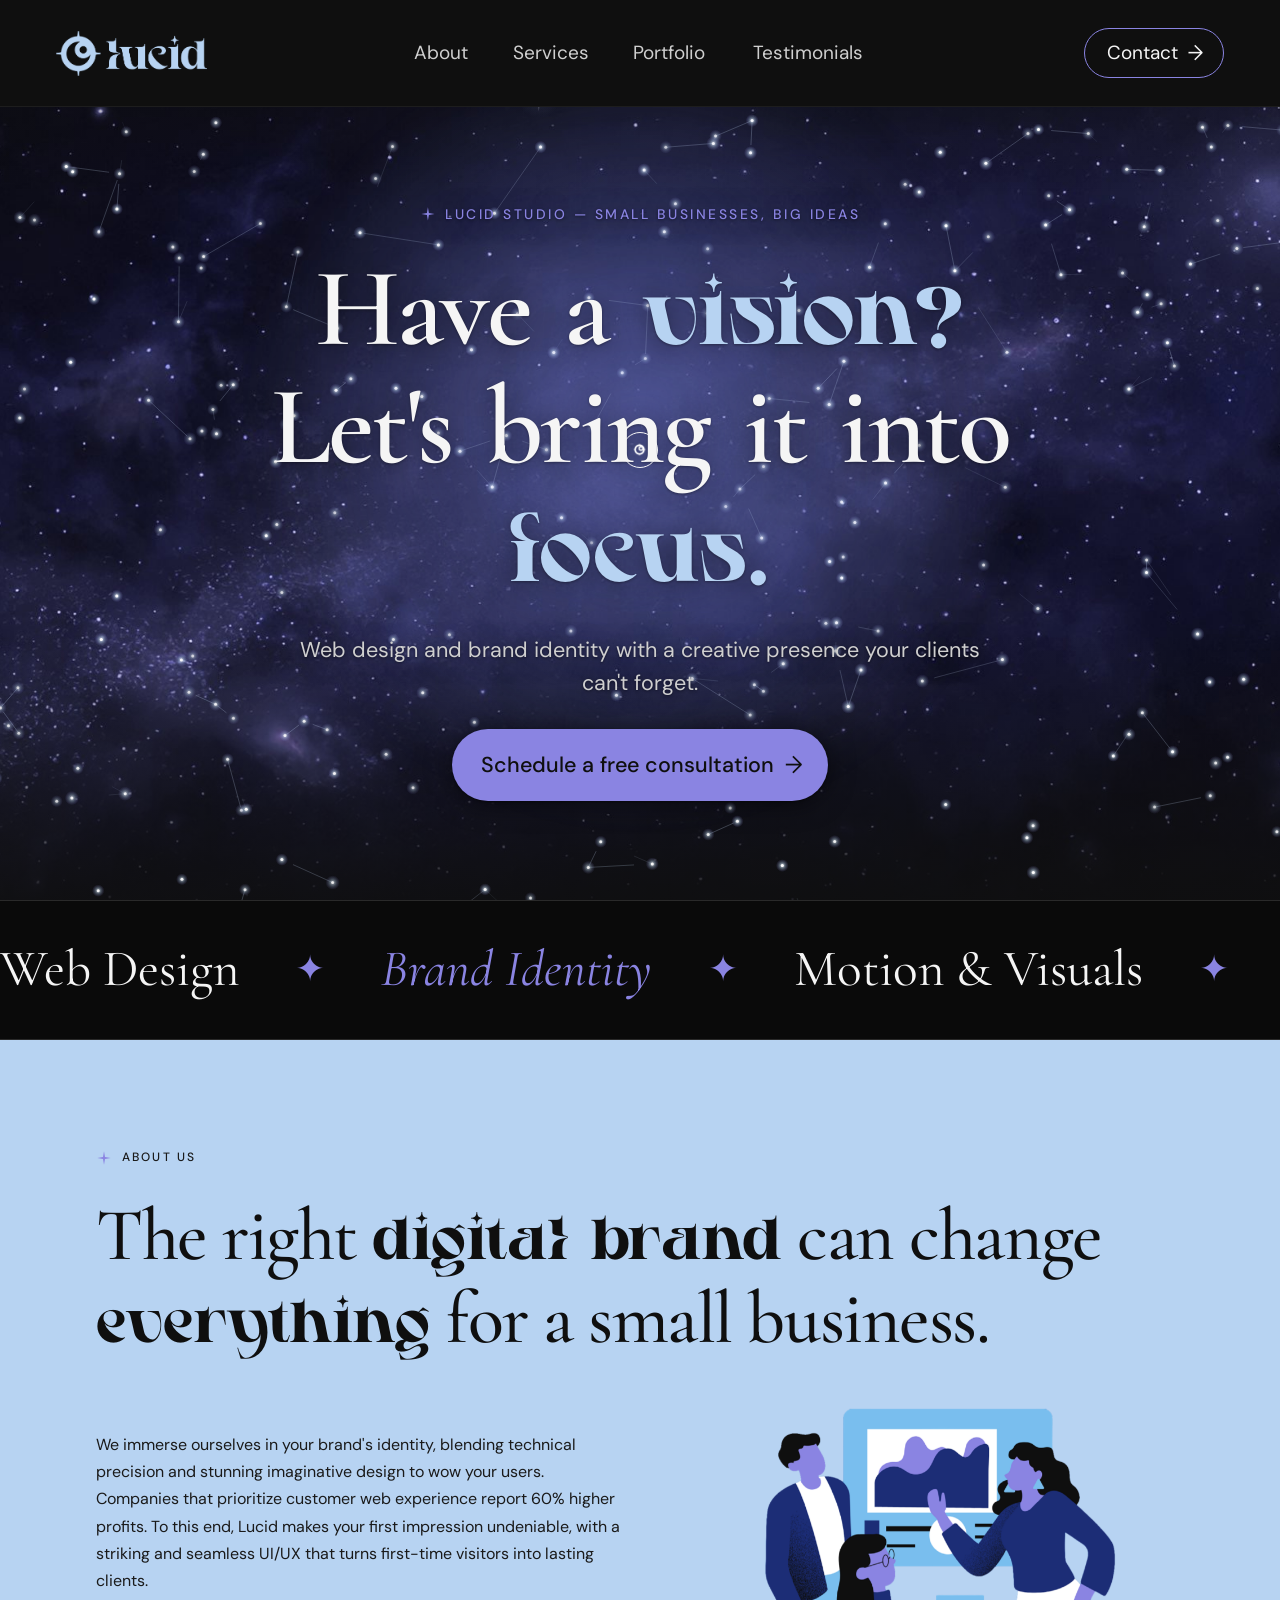
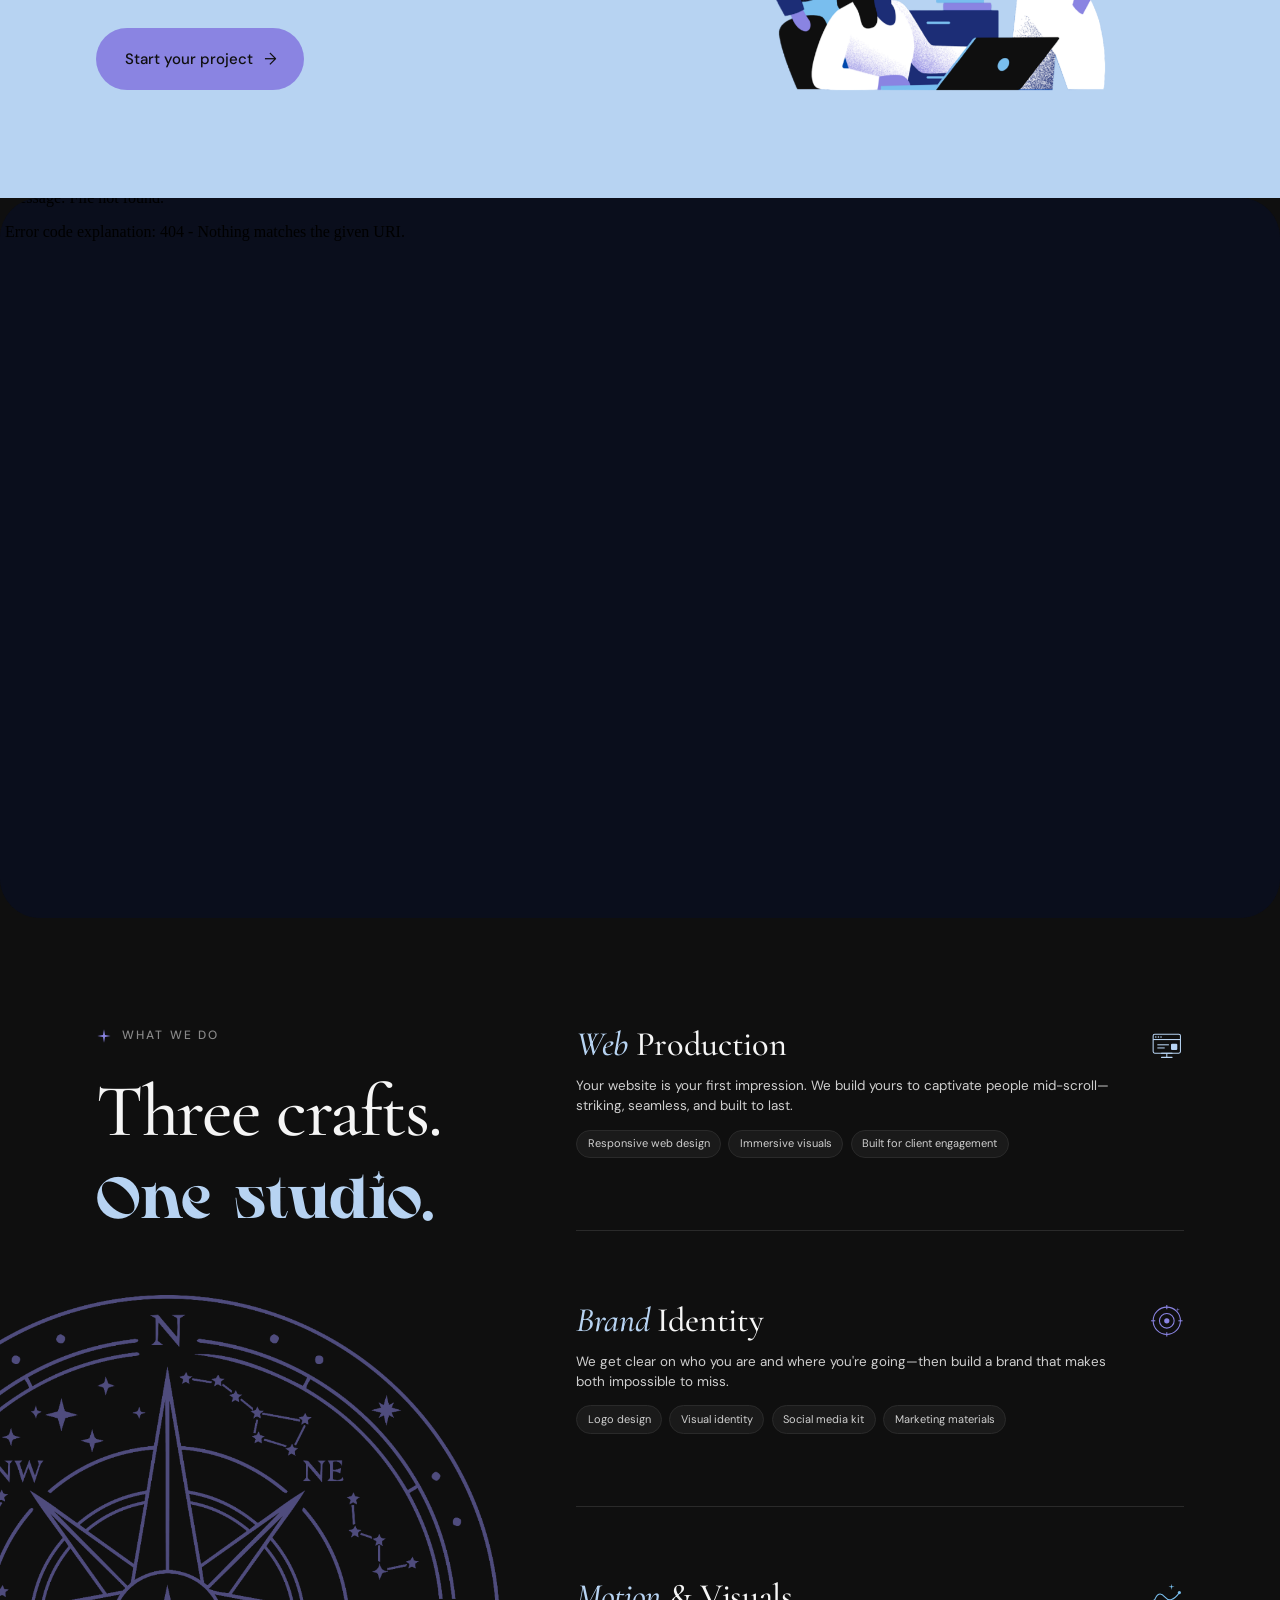
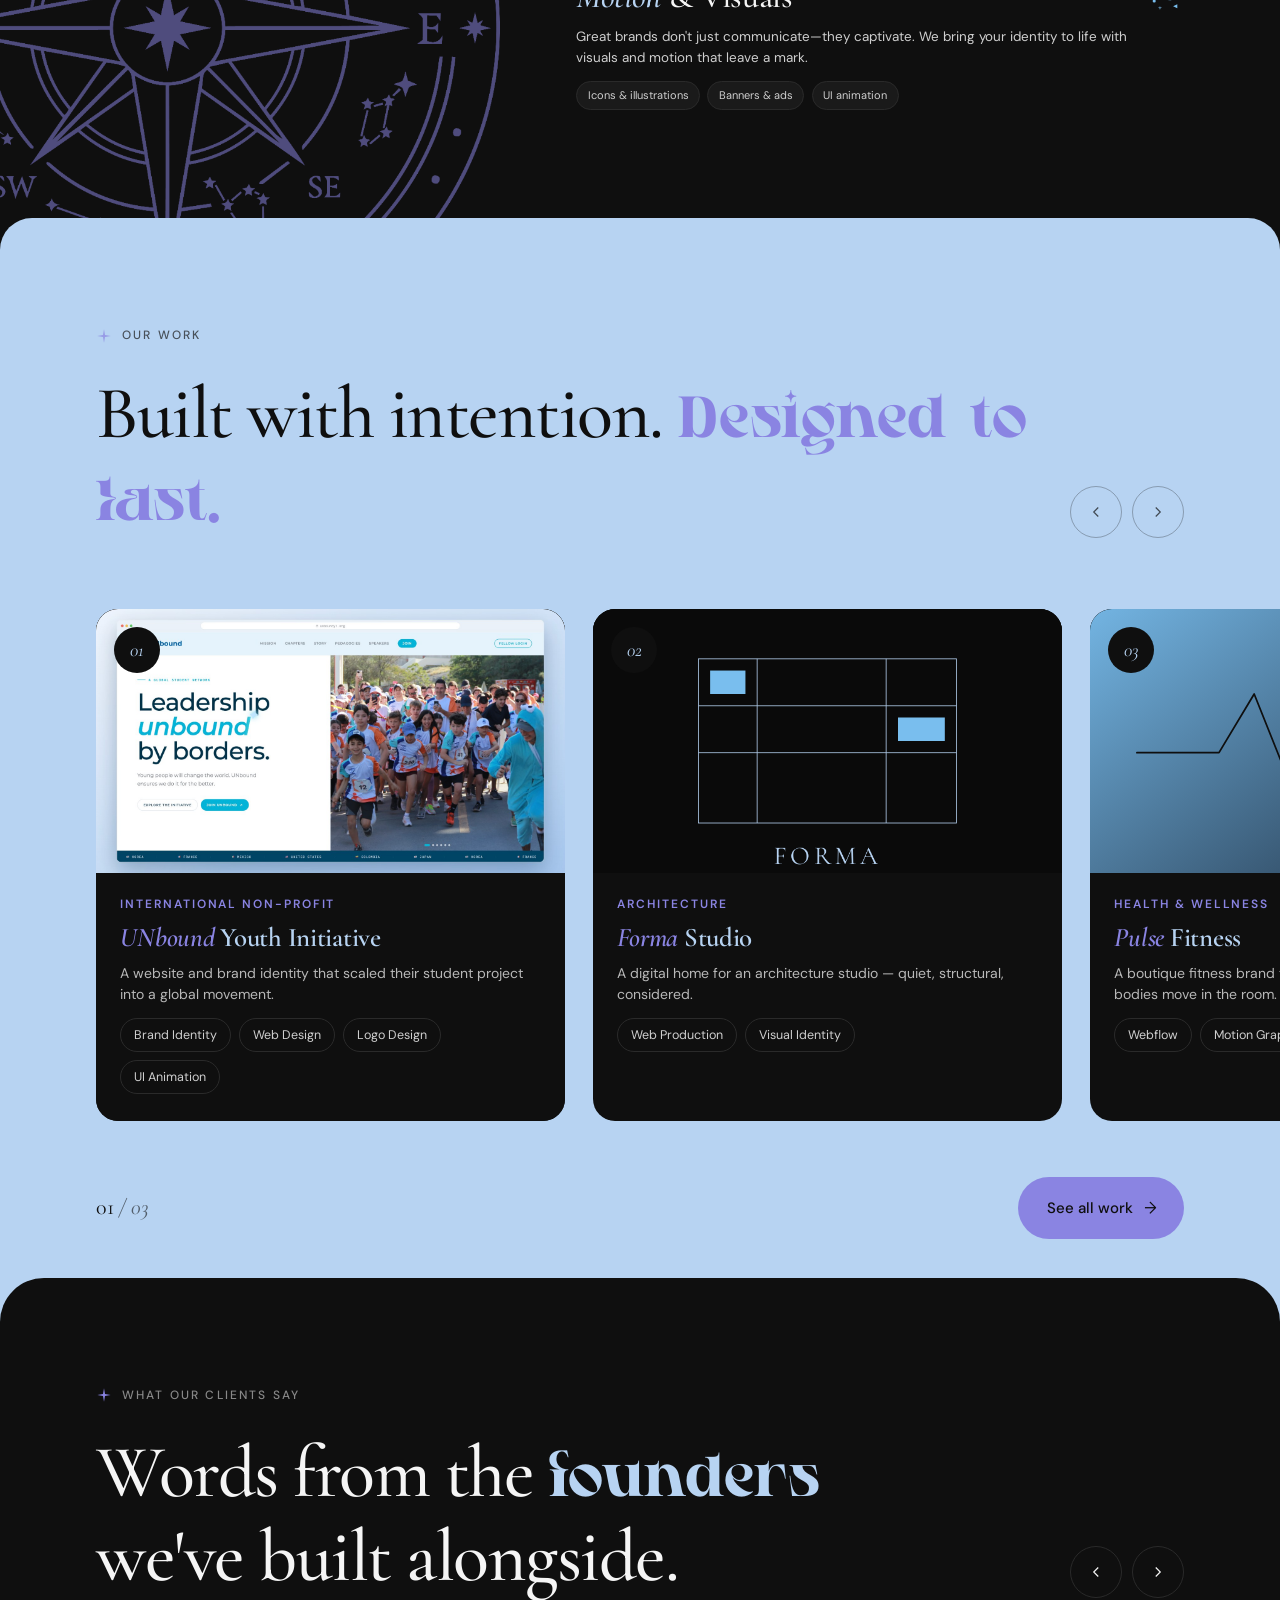
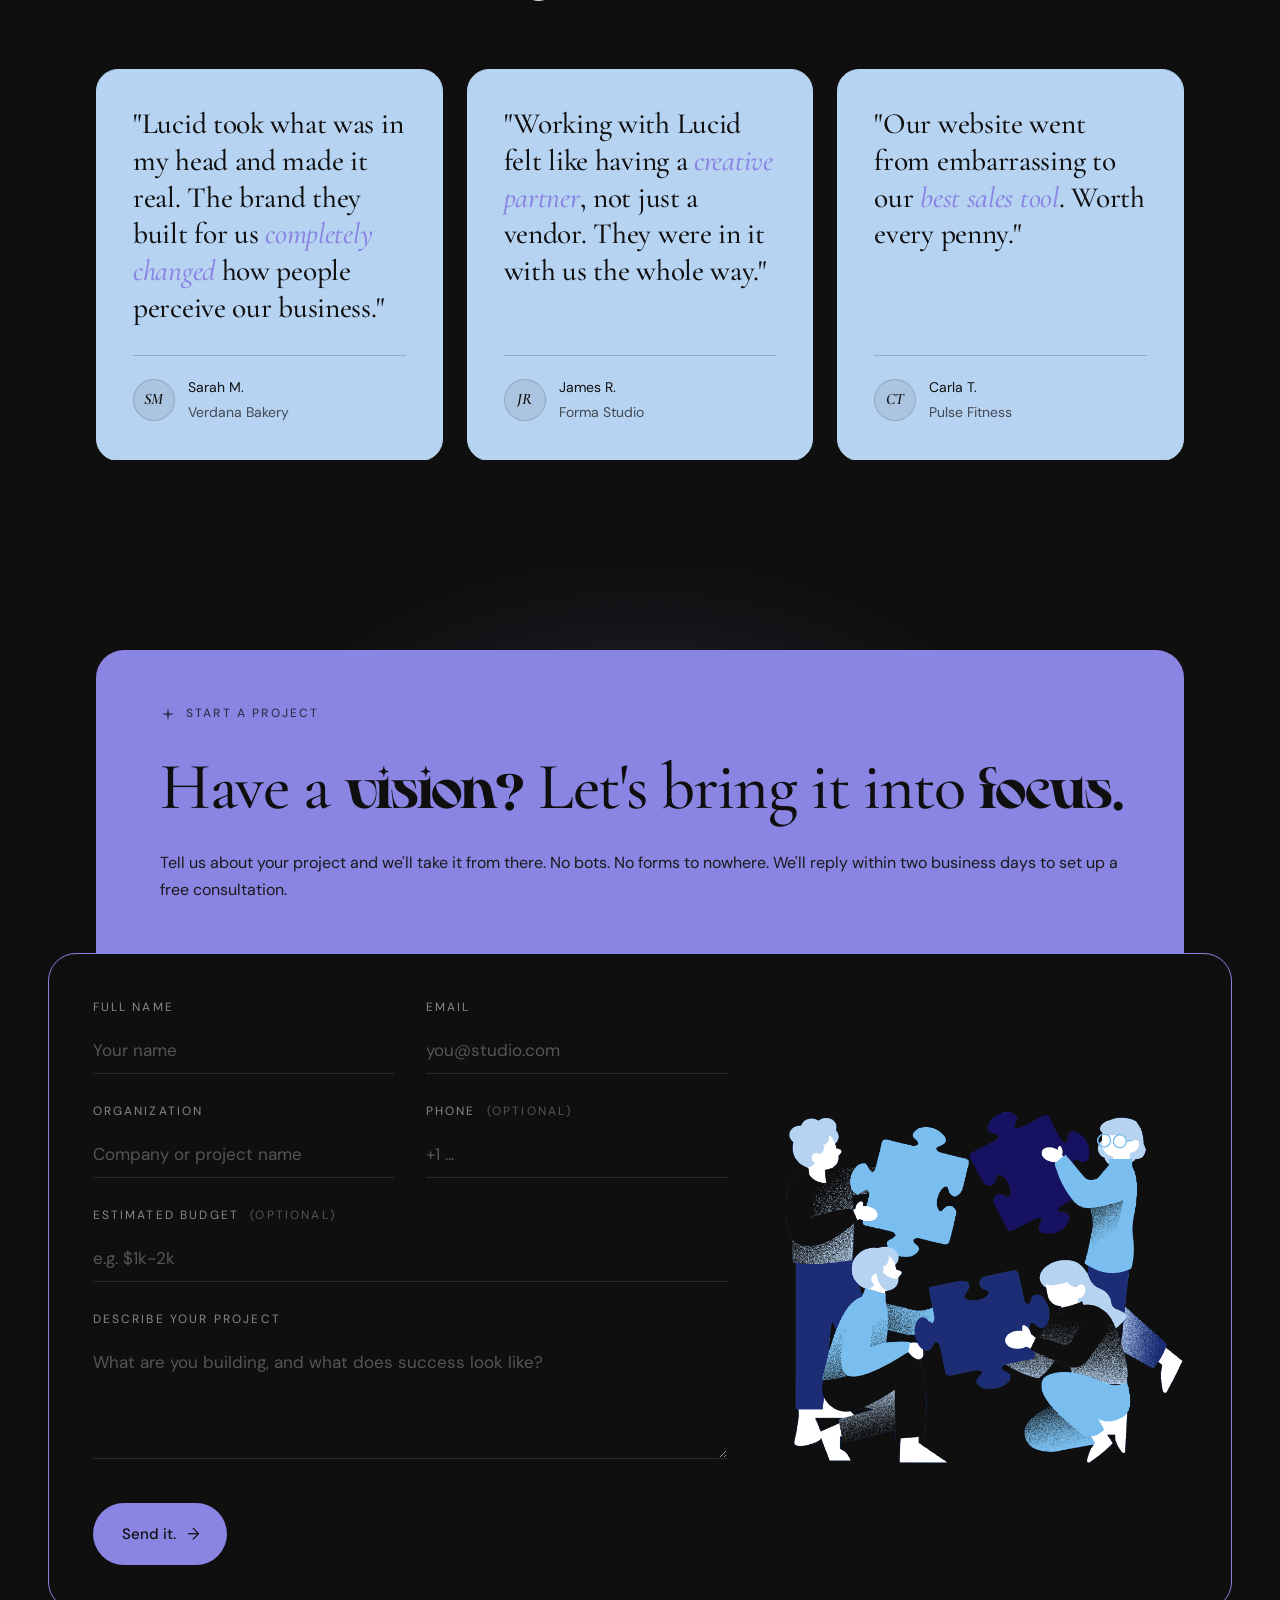
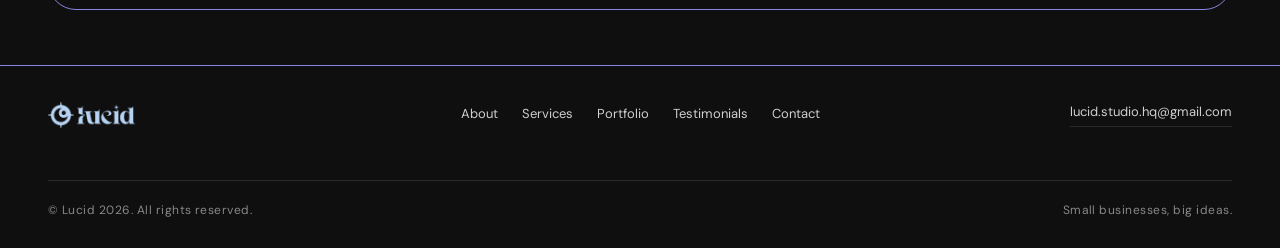
==== commit 40d29042: "Add files via upload" ====
--- a/Lucid.html
+++ b/Lucid.html
@@ -7,10 +7,26 @@
 <link rel="preconnect" href="https://fonts.googleapis.com" />
 <link rel="preconnect" href="https://fonts.gstatic.com" crossorigin />
 <link href="https://fonts.googleapis.com/css2?family=Cormorant+Garamond:ital,wght@0,400;0,500;0,600;0,700;1,400;1,500;1,600;1,700&family=DM+Sans:ital,wght@0,400;0,500;0,600;0,700;1,400&display=swap" rel="stylesheet" />
-<link rel="stylesheet" href="styles.css?v=6" />
+<link rel="stylesheet" href="styles.css?v=13" />
 <link id="gfont-Playfair-Display" rel="stylesheet" href="https://fonts.googleapis.com/css2?family=Playfair+Display:wght@300;400;500;600;700&amp;display=swap">
+<!-- Resources referenced from JS (iframe HTML bundles) — lifted so the standalone bundler can inline them. -->
+<meta name="ext-resource-dependency" content="film/into-focus.html" data-resource-id="intoFocus" />
+<meta name="ext-resource-dependency" content="film/unbound-loop.html" data-resource-id="unboundLoop" />
 </head>
 <body>
+
+<template id="__bundler_thumbnail" data-bg-color="#0F0F0F">
+  <svg viewBox="0 0 1200 800" xmlns="http://www.w3.org/2000/svg">
+    <rect width="1200" height="800" fill="#0F0F0F"/>
+    <g fill="none" stroke="#8A84E2" stroke-width="6">
+      <circle cx="600" cy="400" r="150"/>
+      <circle cx="600" cy="400" r="110"/>
+    </g>
+    <path d="M600 250 L628 372 L750 400 L628 428 L600 550 L572 428 L450 400 L572 372 Z" fill="#8A84E2"/>
+    <circle cx="600" cy="400" r="34" fill="#0F0F0F" stroke="#B7D3F2" stroke-width="6"/>
+    <path d="M600 384 L609 397 L622 400 L609 403 L600 416 L591 403 L578 400 L591 397 Z" fill="#B7D3F2"/>
+  </svg>
+</template>
 
 <!-- icon symbols -->
 <svg width="0" height="0" style="position:absolute" aria-hidden="true">
@@ -35,12 +51,12 @@
 
 <!-- ========== NAV ========== -->
 <nav class="nav">
-  <div class="nav-logo"><img src="assets/lucid-blue.png" alt="Lucid" style="height: 45px; width: auto" /></div>
+  <a class="nav-logo" href="#" aria-label="Back to top"><img src="assets/lucid-blue.png" alt="Lucid" style="height: 45px; width: auto" /></a>
   <div class="nav-links" id="navLinks">
-    <a href="#about">About</a>
-    <a href="#services-anchor">Services</a>
-    <a href="#work-anchor">Portfolio</a>
-    <a href="#testimonials">Testimonials</a>
+    <a href="#about" data-label="About">About</a>
+    <a href="#services-anchor" data-label="Services">Services</a>
+    <a href="#work-anchor" data-label="Portfolio">Portfolio</a>
+    <a href="#testimonials" data-label="Testimonials">Testimonials</a>
   </div>
   <div class="nav-right">
     <a href="#contact" class="nav-cta" data-cursor="cta">Contact <span class="arrow">↗</span></a>
@@ -261,10 +277,11 @@
       <div class="portfolio-track">
         <div class="portfolio-rail" id="p-rail">
 
-          <article class="case">
+          <article class="case case--hoverplay">
             <div class="case-art">
               <span class="case-badge">01</span>
-              <video class="case-img" src="assets/unbound.mp4" autoplay loop muted playsinline></video>
+              <iframe class="case-embed" title="UNbound loop" tabindex="-1" scrolling="no" aria-hidden="true"></iframe>
+              <img class="case-thumb" src="assets/unbound-thumbnail.jpg" alt="UNbound website homepage" />
             </div>
             <div class="case-meta">
               <div class="case-tag">International Non-Profit</div>
@@ -369,19 +386,19 @@
       <div class="t-track" id="t-track">
         <article class="t-card icy">
           <div class="t-quote">"Lucid took what was in my head and made it real. The brand they built for us <em>completely changed</em> how people perceive our business."</div>
-          <div class="t-cite"><div class="name">Sarah M.</div><div class="biz">Verdana Bakery</div></div>
+          <div class="t-cite"><span class="t-avatar" aria-hidden="true">SM</span><div class="t-cite-text"><div class="name">Sarah M.</div><div class="biz">Verdana Bakery</div></div></div>
         </article>
         <article class="t-card icy">
           <div class="t-quote">"Working with Lucid felt like having a <em>creative partner</em>, not just a vendor. They were in it with us the whole way."</div>
-          <div class="t-cite"><div class="name">James R.</div><div class="biz">Forma Studio</div></div>
+          <div class="t-cite"><span class="t-avatar" aria-hidden="true">JR</span><div class="t-cite-text"><div class="name">James R.</div><div class="biz">Forma Studio</div></div></div>
         </article>
         <article class="t-card icy">
           <div class="t-quote">"Our website went from embarrassing to our <em>best sales tool</em>. Worth every penny."</div>
-          <div class="t-cite"><div class="name">Carla T.</div><div class="biz">Pulse Fitness</div></div>
+          <div class="t-cite"><span class="t-avatar" aria-hidden="true">CT</span><div class="t-cite-text"><div class="name">Carla T.</div><div class="biz">Pulse Fitness</div></div></div>
         </article>
         <article class="t-card icy">
           <div class="t-quote">"They asked questions <em>no other studio</em> asked. That's how I knew they actually cared about getting it right."</div>
-          <div class="t-cite"><div class="name">Diego H.</div><div class="biz">Nómada Coffee</div></div>
+          <div class="t-cite"><span class="t-avatar" aria-hidden="true">DH</span><div class="t-cite-text"><div class="name">Diego H.</div><div class="biz">Nómada Coffee</div></div></div>
         </article>
       </div>
     </div>
@@ -397,18 +414,15 @@
         <div class="vision-text">
           <div class="eyebrow vision-eyebrow"><span class="eyebrow-row"><svg class="eyebrow-spark" viewBox="0 0 24 24" aria-hidden="true"><path class="s-core" d="M12 2 L13.5 10.5 L22 12 L13.5 13.5 L12 22 L10.5 13.5 L2 12 L10.5 10.5 Z" fill="currentColor"/></svg>Start a project</span></div>
           <h2 class="fit-head contact-head">
-            <span class="fit-line">Have a <span class="rui-accent">vision?</span></span>
-            <span class="fit-line">Let's bring it into <span class="focus-word">focus.</span></span>
+            <span class="fit-line">Have a <span class="rui-accent">vision?</span> Let's bring it into <span class="focus-word">focus.</span></span>
           </h2>
-          <p class="contact-sub">Tell us about your project and we'll take it from there. No bots. No forms to nowhere. We'll reply within two business days to set up a free consultation.</p>
-        </div>
-        <div class="vision-illo">
-          <img src="assets/illustration-2.png" alt="A team fitting puzzle pieces together" />
-        </div>
-      </div>
-    </div>
-
-    <form class="form-fields-wrap" onsubmit="event.preventDefault();">
+          <p class="contact-sub contact-sub-wide">Tell us about your project and we'll take it from there. No bots. No forms to nowhere. We'll reply within two business days to set up a free consultation.</p>
+        </div>
+      </div>
+    </div>
+
+    <div class="contact-card">
+      <form class="contact-card-fields" onsubmit="event.preventDefault();">
       <div class="field">
         <label>Full name</label>
         <input type="text" required placeholder="Your name" />
@@ -436,7 +450,11 @@
       <div class="form-foot">
         <button type="submit" class="btn" data-cursor="cta">Send it. <span class="arrow">↗</span></button>
       </div>
-    </form>
+      </form>
+      <div class="contact-card-illo">
+        <img src="assets/contact-puzzle.png" alt="A team fitting puzzle pieces together" />
+      </div>
+    </div>
   </div>
 </section>
 
@@ -461,8 +479,8 @@
 
 <script src="js/cursor.js"></script>
 <script src="js/starmap.js?v=5"></script>
-<script src="js/reveals.js?v=9"></script>
+<script src="js/reveals.js?v=18"></script>
 <script src="js/about-build.js?v=7"></script>
-<script src="js/film.js?v=10"></script>
+<script src="js/film.js?v=11"></script>
 </body>
 </html>
--- a/styles.css
+++ b/styles.css
@@ -11,6 +11,7 @@
   --bg: #0F0F0F;
   --text: #F5F5F5;
   --periwinkle: #8A84E2;
+  --periwinkle-l: #BCB7F1;
   --periwinkle-d: #6f68d4;
   --icy: #B7D3F2;
   --maya: #79BEEE;
@@ -101,14 +102,36 @@
   background: #0F0F0F;
   border-bottom: 1px solid rgba(255, 255, 255, 0.06);
 }
+.nav-logo { display: inline-flex; align-items: center; cursor: pointer; text-decoration: none; }
 .nav-logo img { height: 36px; width: auto; display: block; }
 .nav-links {
   display: flex; gap: 44px;
   justify-content: center;
   font-size: 19px; line-height: 1.2; color: #cfcfcf;
 }
-.nav-links a { transition: color 0.3s ease; }
+.nav-links a { position: relative; transition: color 0.3s ease; }
+/* reserve the bold width so activating a link never shifts its neighbours */
+.nav-links a::before {
+  content: attr(data-label);
+  display: block; height: 0; overflow: hidden; visibility: hidden;
+  font-weight: 600;
+}
+/* active-section underline — wipes in left→right, wipes away left→right */
+.nav-links a::after {
+  content: "";
+  position: absolute; left: 0; right: 0; bottom: -7px;
+  height: 2px; background: var(--maya); border-radius: 1px;
+  transform: scaleX(0);
+  transform-origin: right center;
+  transition: transform 0.45s cubic-bezier(.22,.8,.36,1);
+}
 .nav-links a:hover { color: var(--periwinkle); }
+.nav-links a.nav-active { color: var(--maya); font-weight: 600; }
+.nav-links a.nav-active::after { transform: scaleX(1); transform-origin: left center; }
+/* scrolling UP reverses the wipe to right→left: the underline draws in from the
+   right edge and erases toward the left. */
+.nav-links.nav-up a::after { transform-origin: left center; }
+.nav-links.nav-up a.nav-active::after { transform-origin: right center; }
 .nav-right { display: flex; justify-content: flex-end; }
 .nav-cta {
   display: inline-flex; align-items: center; gap: 10px;
@@ -154,7 +177,7 @@
 }
 .hero-bg {
   position: absolute; inset: 0; z-index: 0;
-  background: url("assets/star-bg.png") center/cover no-repeat;
+  background: url("assets/star-bg.jpg") center/cover no-repeat;
 }
 .hero-bg::after {
   content: ""; position: absolute; inset: 0;
@@ -608,36 +631,32 @@
 .services-explore {
   font-size: 1.05em; padding: 0.85em 1.6em; align-self: flex-start;
 }
-/* Compass rose fills the negative space under the header: anchored just below
-   the heading, sized tall enough to bleed off BOTH the left edge of the screen
-   and the bottom edge of the section (the pinned section's overflow:hidden does
-   the cropping) — it never extends the section's margins. */
+/* Compass rose fills the lower-left negative space under the header. It is
+   anchored to the TOP-RIGHT of its box with EQUAL top & right margins, and sized
+   as a big square that bleeds off the screen's left edge and the section's bottom
+   edge (the pinned section's overflow:hidden crops those two). Because the anchor
+   is top-right, the top and right margins stay constant and identical at every
+   viewport size — it can never crop on the top or right, only on the intended
+   left/bottom. */
 .compass-wrap {
   flex: 1 1 auto; min-height: 90px; align-self: stretch;
-  position: relative; margin-top: 56px;   /* doubled gap below the Services header */
+  position: relative; margin-top: 40px;
+  overflow: visible;
   pointer-events: none;
   z-index: 0;
 }
-/* The compass sits in a bleed box that extends past the screen's left edge
-   (section padding 96px + 7vw off-screen) and past the section's bottom edge
-   (108px padding + 10vh — the pinned section's overflow:hidden / the covering
-   portfolio panel do the cropping). object-fit:contain keeps the art's natural
-   ratio and pins it to the box's BOTTOM-LEFT corner, so the only edges that
-   ever cut it are the screen's left edge and the section's bottom. Because the
-   box's top is the wrap's top (56px under the header) and its right edge is
-   the column's right edge (the grid gap is a guaranteed margin to the services
-   text), the compass can never ride under the header or the text at any
-   viewport size — it just scales down with the available space. */
 .services-compass {
   position: absolute;
-  top: 0;
-  left: calc(-96px - 7vw);
-  width: calc(100% + 96px + 7vw);
-  height: calc(100% + 108px + 10vh);
+  top: 18px; right: 18px;             /* equal, constant margins on top & right */
+  left: auto; bottom: auto;
+  /* square (the art is 1:1) sized to overshoot the box so it always bleeds off
+     the screen-left and section-bottom; max() keeps it large on both wide and
+     short viewports. */
+  width: max(52vw, 68vh);
+  height: auto; aspect-ratio: 1 / 1;
   max-width: none;
-  object-fit: contain;
-  object-position: left bottom;
-  opacity: 0.55;
+  object-fit: contain; object-position: center;
+  opacity: 0.52;
   user-select: none;
 }
 /* heading + eyebrow always paint above the compass */
@@ -790,11 +809,10 @@
 }
 .case-art {
   position: relative; overflow: hidden; background: #0a0a0a;
-  /* Image height is tied to the CARD'S WIDTH (10:7 box ≈ 40% shorter than the
-     old viewport-height formula at typical sizes), so compressing the browser
-     horizontally shrinks the container proportionally — it can never grow. */
+  /* matches the thumbnail / loop aspect (16:9) so the media fills the container
+     edge-to-edge with no side margins. */
   flex: 0 0 auto;
-  aspect-ratio: 10 / 7;
+  aspect-ratio: 16 / 9;
   height: auto;
   min-height: 0;
 }
@@ -804,6 +822,27 @@
   position: absolute; inset: 0;
   width: 100%; height: 100%;
   object-fit: cover; display: block;
+}
+/* UNbound case: static thumbnail at rest; hovering anywhere on the card fades it
+   out and the loop video plays from 0:00. Both layers fill the same box, so the
+   container never changes size. */
+.case-thumb {
+  position: absolute; inset: 0;
+  width: 100%; height: 100%;
+  object-fit: cover; display: block;
+  z-index: 1;
+  opacity: 1;
+  transition: opacity 0.35s ease;
+}
+.case--hoverplay.is-playing .case-thumb { opacity: 0; }
+/* embedded standalone loop — the animation and the card box are both 16:9, so
+   the iframe simply fills the box: the loop sits edge-to-edge, no side margins. */
+.case-embed {
+  position: absolute; inset: 0;
+  width: 100%; height: 100%;
+  border: 0; display: block; background: #0a0a0a;
+  pointer-events: none;
+  z-index: 0;
 }
 .case-badge {
   position: absolute; top: 18px; left: 18px; z-index: 2;
@@ -898,7 +937,17 @@
 .t-card.icy .t-cite .biz { color: rgba(15,15,15,0.7); }
 .t-quote { font-family: var(--display); font-weight: 500; font-size: clamp(26px, 2.3vw, 34px); line-height: 1.25; letter-spacing: -0.01em; flex: 1; }
 .t-quote em { font-style: italic; color: var(--icy); }
-.t-cite { display: flex; flex-direction: column; gap: 4px; font-size: 14px; border-top: 1px solid var(--border); padding-top: 20px; }
+.t-cite { display: flex; flex-direction: row; align-items: center; gap: 13px; font-size: 14px; border-top: 1px solid var(--border); padding-top: 20px; }
+.t-avatar {
+  flex: none; width: 42px; height: 42px; border-radius: 50%;
+  display: flex; align-items: center; justify-content: center;
+  font-family: var(--display); font-style: italic; font-weight: 600;
+  font-size: 16px; letter-spacing: 0.01em;
+  background: rgba(15,15,15,0.07); border: 1px solid rgba(15,15,15,0.18);
+  color: #0F0F0F;
+}
+.t-cite-text { display: flex; flex-direction: column; gap: 3px; min-width: 0; }
+.t-card.peri .t-avatar { background: rgba(15,15,15,0.12); border-color: rgba(15,15,15,0.28); }
 .t-cite .name { }
 .t-cite .biz { color: var(--muted); }
 
@@ -923,7 +972,8 @@
   background: var(--periwinkle);
   color: #0F0F0F;
   border-radius: 28px;
-  padding: 54px 64px 50px;
+  /* deep bottom padding makes room for the contact card that overlaps this box */
+  padding: 54px 64px 260px;
   position: relative;
   overflow: hidden;
   width: calc(100vw - 192px);
@@ -934,7 +984,7 @@
 .vision-stars { position: absolute; inset: 0; pointer-events: none; opacity: 0.5; }
 .vision-inner {
   position: relative; z-index: 1; max-width: 1400px; margin: 0 auto;
-  display: grid; grid-template-columns: 1.2fr 1fr;
+  display: grid; grid-template-columns: 1fr;
   gap: 56px; align-items: center;
 }
 .vision-text { min-width: 0; }
@@ -981,6 +1031,8 @@
   .contact h2 .fit-line:hover .focus-word { font-style: italic; }
 }
 .contact-sub { margin-top: 24px; font-size: clamp(16px, 1.15vw, 18px); line-height: 1.7; max-width: 560px; color: #1a1a1a; }
+/* wide variant: wraps only at the container edge (the screen's other margin) */
+.contact-sub-wide { max-width: none; }
 
 .form {
   margin-top: 60px;
@@ -1012,6 +1064,32 @@
 .field input:focus, .field textarea:focus { border-bottom-color: var(--periwinkle); }
 .field input::placeholder, .field textarea::placeholder { color: #555; }
 .form-foot { grid-column: 1 / -1; margin-top: 16px; display: flex; justify-content: flex-end; }
+
+/* contact card — black, icy-blue border, straddles the periwinkle box above and
+   the black section background below. Fields + CTA on the left, puzzle on the right. */
+.contact-card {
+  position: relative; z-index: 2;
+  background: #0F0F0F; color: var(--text);
+  border: 1.5px solid var(--periwinkle);
+  border-radius: 28px;
+  width: min(1400px, calc(100% - 96px));
+  margin: -210px auto 0;
+  padding: clamp(28px, 3.4vw, 54px);
+  display: grid; grid-template-columns: 1.55fr 1fr;
+  gap: clamp(32px, 4vw, 64px);
+  align-items: center;
+}
+.contact-card-fields {
+  display: grid; grid-template-columns: 1fr 1fr; gap: 28px 32px;
+  min-width: 0;
+}
+.contact-card-illo {
+  min-width: 0; align-self: center;
+  display: flex; align-items: center; justify-content: center;
+}
+.contact-card-illo img { width: 100%; height: auto; max-width: 420px; }
+/* 'Send it' CTA left-aligned inside the contact card */
+.contact-card .form-foot { justify-content: flex-start; }
 
 /* ---------- footer ---------- */
 .foot {
@@ -1111,6 +1189,8 @@
   .vision-inner { grid-template-columns: 1fr; gap: 36px; }
   .vision-illo { position: static; align-self: auto; min-height: 0; }
   .vision-illo img { position: static; width: 100%; height: auto; max-width: 460px; margin: 0 auto; }
+  .contact-card { grid-template-columns: 1fr; }
+  .contact-card-illo img { max-width: 380px; margin: 0 auto; }
 }
 @media (max-width: 900px) {
   .nav {
@@ -1139,8 +1219,22 @@
   .about-illo img { position: static; width: 100%; height: auto; max-width: 460px; margin: 0 auto; transform: none; }
   .about-illo .illo-wire { transform: none; }
   .about { min-height: 0; height: auto; display: block; position: static; }
-  .compass-wrap { flex: none; min-height: 0; margin-top: 24px; }
-  .services-compass { position: static; width: clamp(240px, 70vw, 420px); height: auto; margin: 0 auto; object-position: center; }
+  .compass-wrap {
+    flex: none; min-height: 0; align-self: stretch; margin-top: 24px;
+    position: relative;
+    height: clamp(160px, 46vw, 300px);   /* dedicated band between header & list */
+    overflow: hidden;                     /* clips the intended left/bottom bleed only */
+  }
+  .services-compass {
+    position: absolute;
+    top: 14px; right: 14px;               /* equal, constant margins on top & right */
+    left: auto; bottom: auto;
+    width: max(86vw, 116%);               /* overshoots the band → bleeds off left & bottom */
+    height: auto; aspect-ratio: 1 / 1;
+    max-width: none;
+    object-fit: contain; object-position: center;
+    opacity: 0.42;
+  }
   .vision-inner { grid-template-columns: 1fr; gap: 32px; }
   .services-grid { grid-template-columns: 1fr; }
   .services-head { grid-template-columns: 1fr; }
@@ -1149,8 +1243,10 @@
   .case { flex: 0 0 80%; }
   .t-card { flex: 0 0 100%; }
   .form-fields-wrap { grid-template-columns: 1fr; padding: 28px; }
+  .contact-card-fields { grid-template-columns: 1fr; }
+  .contact-card { width: 92%; margin-top: -150px; padding: 28px; }
   .band-inner { grid-template-columns: 1fr; }
-  .vision-box { width: 92% !important; padding: 48px 24px; }
+  .vision-box { width: 92% !important; padding: 48px 24px 190px; }
   .about-cover { height: auto; }
   .about { padding: 96px 24px 44px; }
   .into-focus { border-radius: 24px; }
@@ -1164,7 +1260,7 @@
   .portfolio-overlay { position: relative; inset: auto; transform: none !important; padding: 56px 24px; border-radius: 0; }
   .portfolio-track { min-height: 0; overflow: visible; }
   .portfolio-rail { height: auto; align-items: stretch; }
-  .case-art { aspect-ratio: 16 / 10; height: auto; min-height: 0; flex: none; }
+  .case-art { aspect-ratio: 16 / 9; height: auto; min-height: 0; flex: none; }
   .case-meta { overflow: visible; }
   .about, .testimonials, .contact { scroll-margin-top: 64px; }
 }
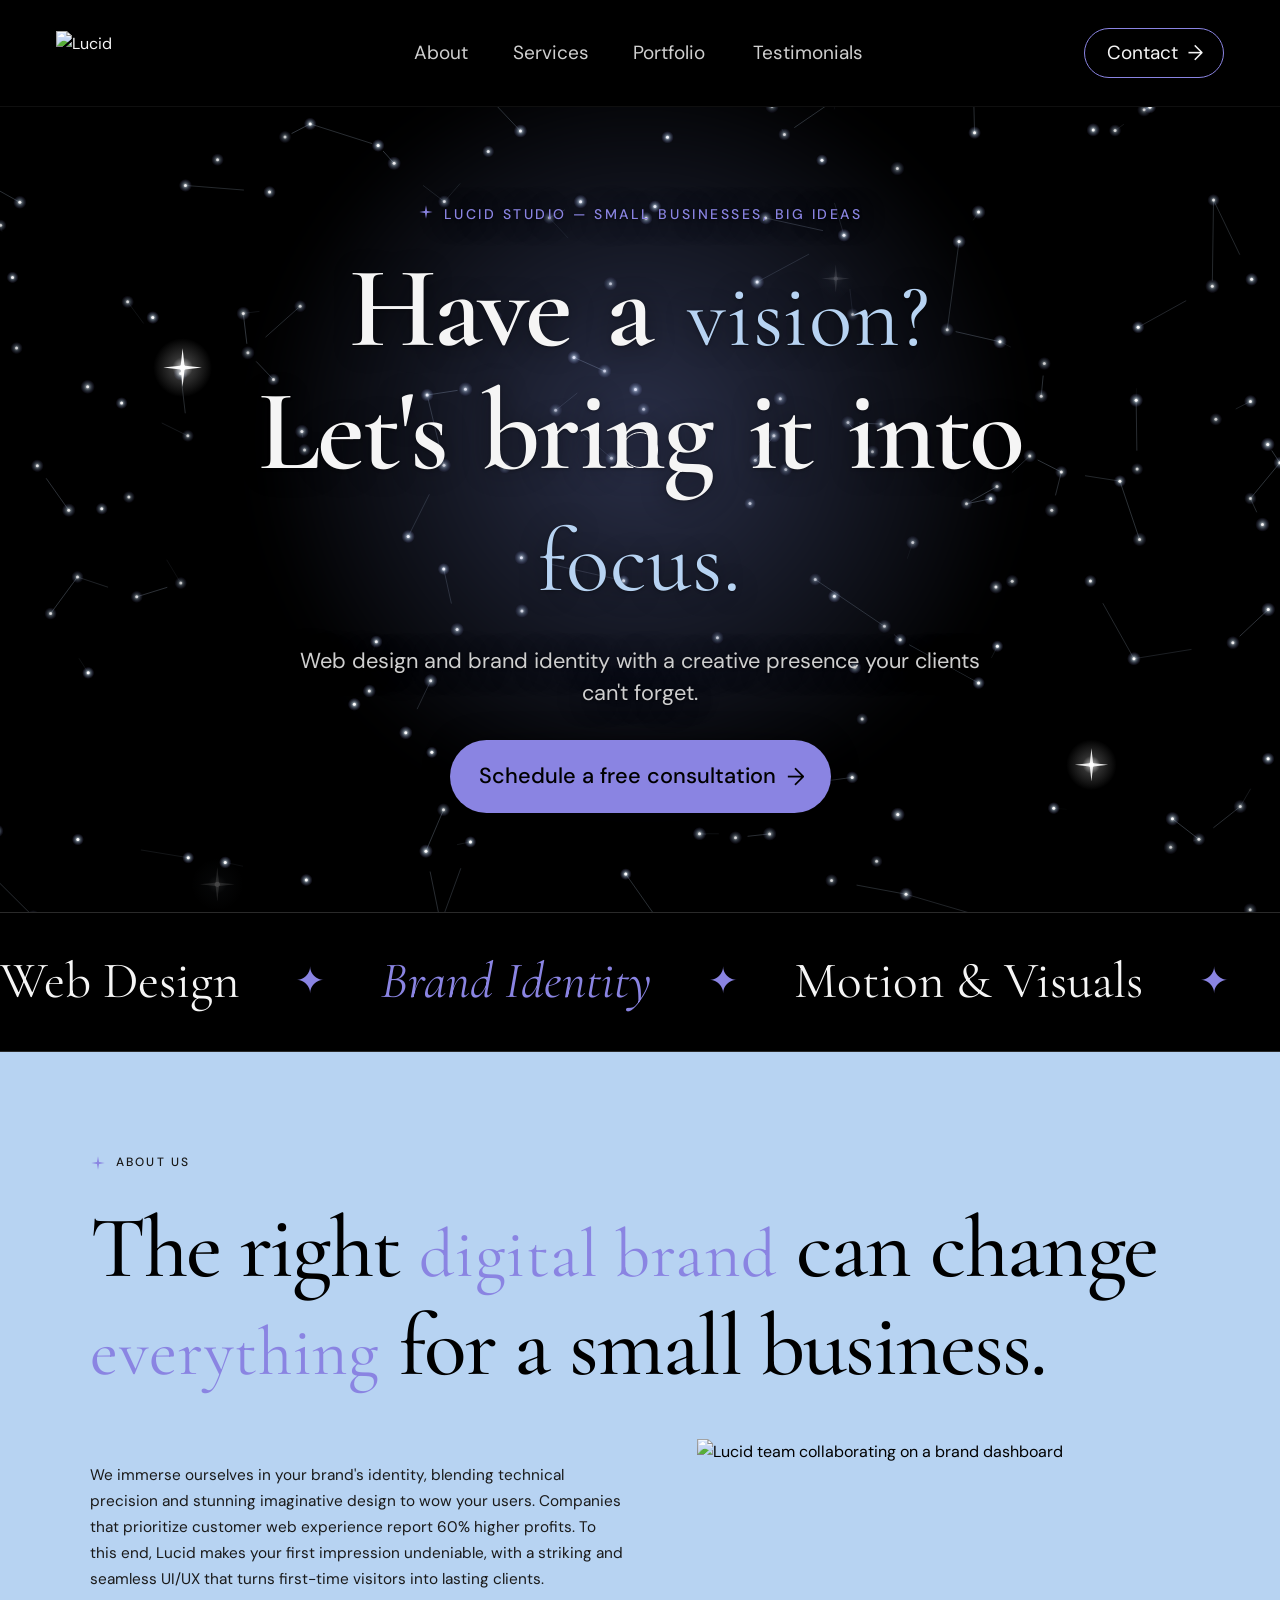
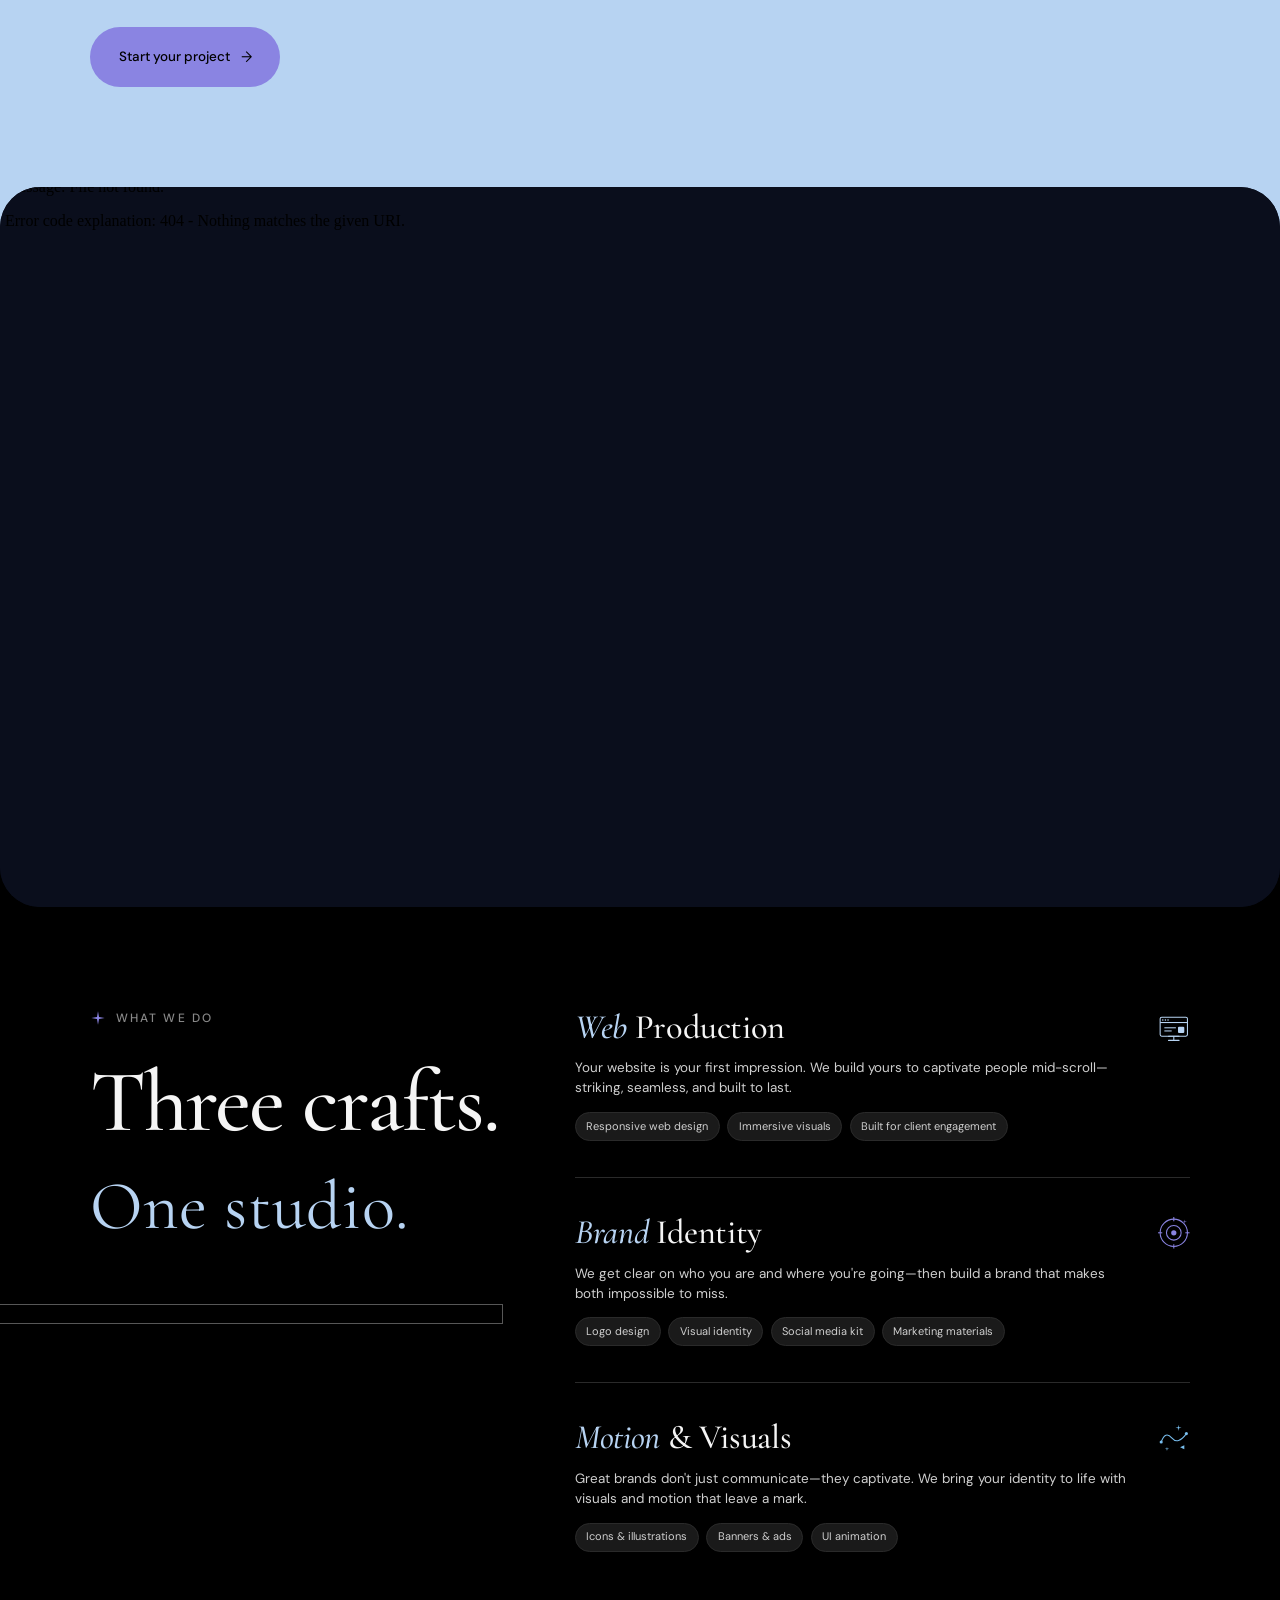
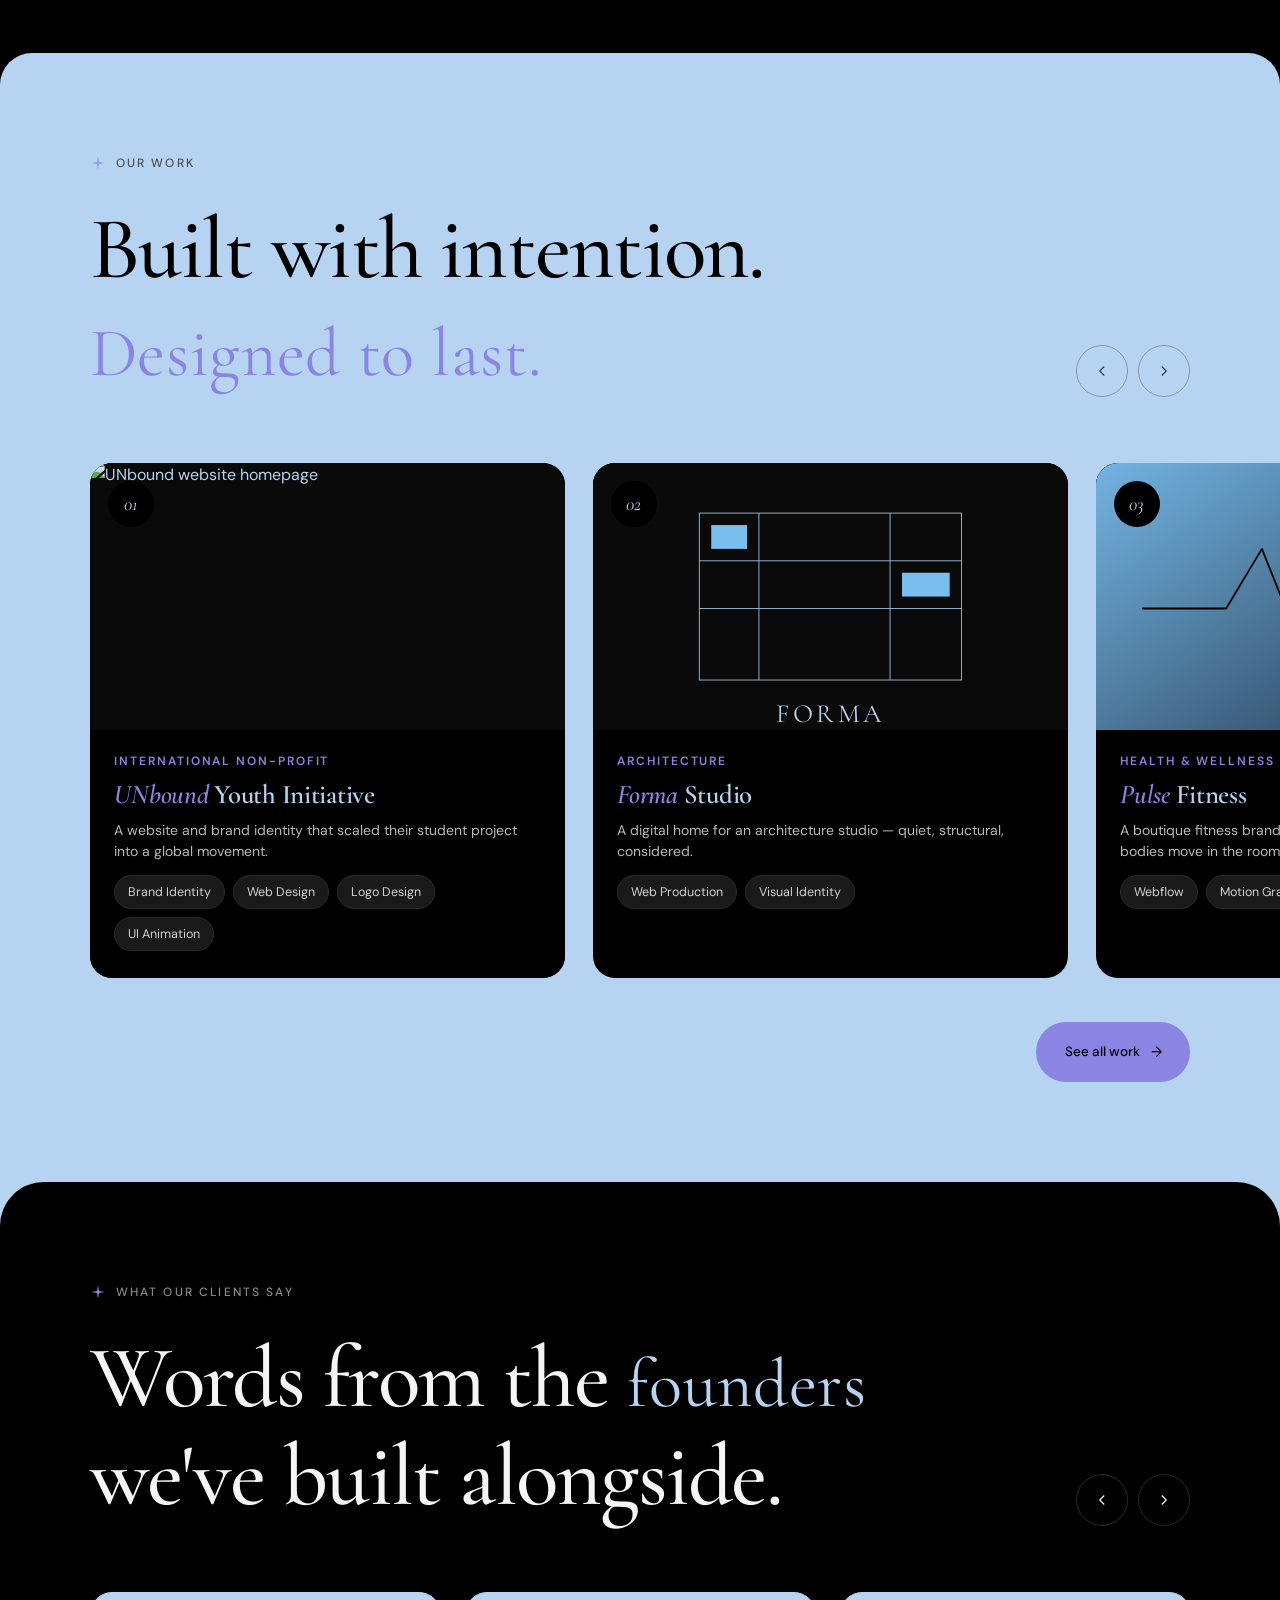
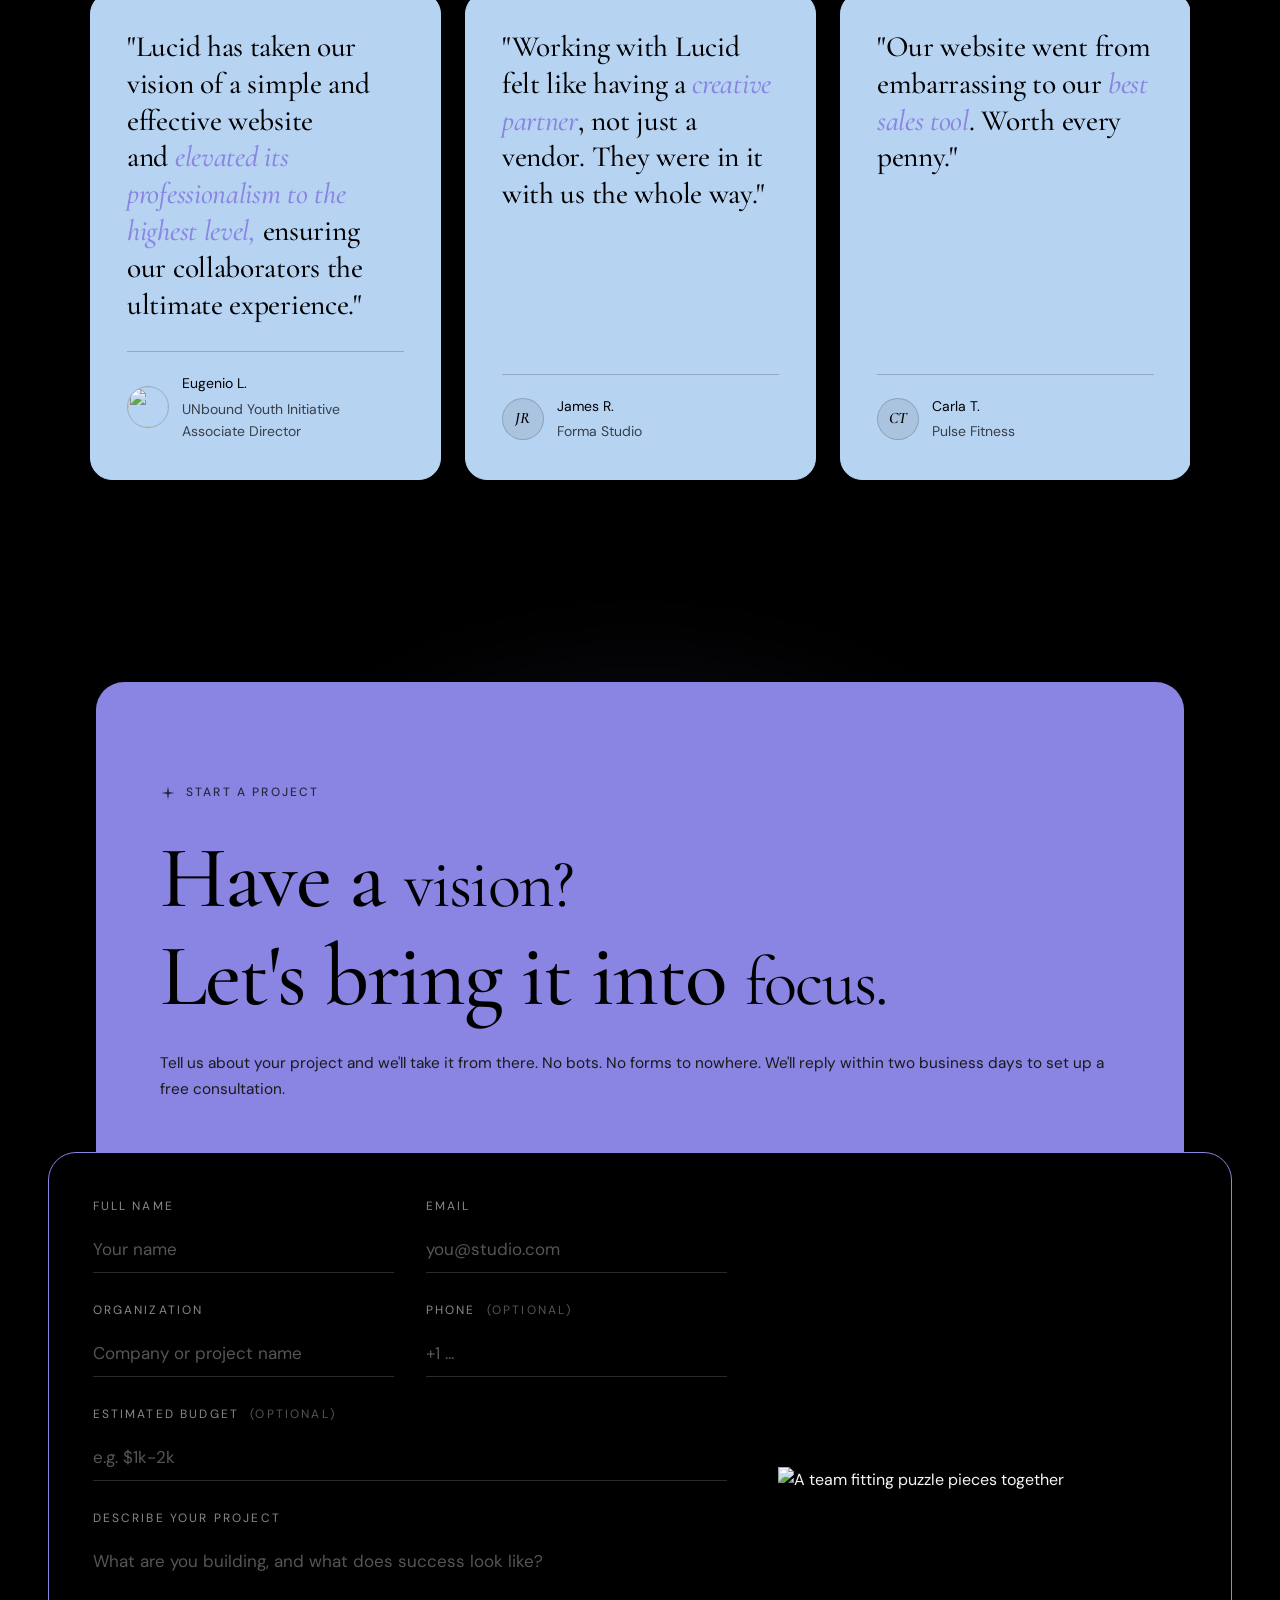
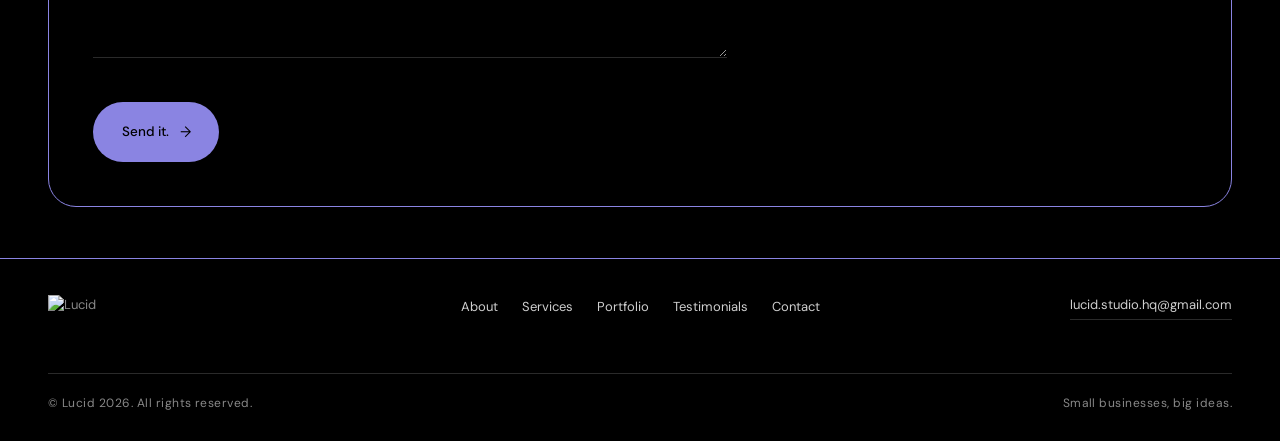
==== commit ac0c9940: "Add files via upload" ====
--- a/Lucid.html
+++ b/Lucid.html
@@ -7,7 +7,7 @@
 <link rel="preconnect" href="https://fonts.googleapis.com" />
 <link rel="preconnect" href="https://fonts.gstatic.com" crossorigin />
 <link href="https://fonts.googleapis.com/css2?family=Cormorant+Garamond:ital,wght@0,400;0,500;0,600;0,700;1,400;1,500;1,600;1,700&family=DM+Sans:ital,wght@0,400;0,500;0,600;0,700;1,400&display=swap" rel="stylesheet" />
-<link rel="stylesheet" href="styles.css?v=13" />
+<link rel="stylesheet" href="styles.css?v=30" />
 <link id="gfont-Playfair-Display" rel="stylesheet" href="https://fonts.googleapis.com/css2?family=Playfair+Display:wght@300;400;500;600;700&amp;display=swap">
 <!-- Resources referenced from JS (iframe HTML bundles) — lifted so the standalone bundler can inline them. -->
 <meta name="ext-resource-dependency" content="film/into-focus.html" data-resource-id="intoFocus" />
@@ -15,15 +15,15 @@
 </head>
 <body>
 
-<template id="__bundler_thumbnail" data-bg-color="#0F0F0F">
+<template id="__bundler_thumbnail" data-bg-color="#000000">
   <svg viewBox="0 0 1200 800" xmlns="http://www.w3.org/2000/svg">
-    <rect width="1200" height="800" fill="#0F0F0F"/>
+    <rect width="1200" height="800" fill="#000000"/>
     <g fill="none" stroke="#8A84E2" stroke-width="6">
       <circle cx="600" cy="400" r="150"/>
       <circle cx="600" cy="400" r="110"/>
     </g>
     <path d="M600 250 L628 372 L750 400 L628 428 L600 550 L572 428 L450 400 L572 372 Z" fill="#8A84E2"/>
-    <circle cx="600" cy="400" r="34" fill="#0F0F0F" stroke="#B7D3F2" stroke-width="6"/>
+    <circle cx="600" cy="400" r="34" fill="#000000" stroke="#B7D3F2" stroke-width="6"/>
     <path d="M600 384 L609 397 L622 400 L609 403 L600 416 L591 403 L578 400 L591 397 Z" fill="#B7D3F2"/>
   </svg>
 </template>
@@ -34,7 +34,7 @@
     <symbol id="i-eye" viewBox="0 0 64 64">
       <circle cx="32" cy="32" r="22" fill="none" stroke="currentColor" stroke-width="2"/>
       <circle cx="32" cy="32" r="9" fill="currentColor"/>
-      <circle cx="36" cy="28" r="2.4" fill="#0F0F0F"/>
+      <circle cx="36" cy="28" r="2.4" fill="#000000"/>
       <line x1="32" y1="2" x2="32" y2="14" stroke="currentColor" stroke-width="2"/>
       <line x1="32" y1="50" x2="32" y2="62" stroke="currentColor" stroke-width="2"/>
       <line x1="2" y1="32" x2="14" y2="32" stroke="currentColor" stroke-width="2"/>
@@ -262,7 +262,7 @@
       <div class="portfolio-head">
         <div>
           <div class="eyebrow" style="margin-bottom: 22px;"><span class="eyebrow-row"><svg class="eyebrow-spark" viewBox="0 0 24 24" aria-hidden="true"><path class="s-core" d="M12 2 L13.5 10.5 L22 12 L13.5 13.5 L12 22 L10.5 13.5 L2 12 L10.5 10.5 Z" fill="currentColor"/></svg>Our work</span></div>
-          <h2>Built with intention. <em class="rui">Designed to last.</em></h2>
+          <h2 class="fit-head"><span class="fit-line">Built with intention.</span> <span class="fit-line"><em class="rui">Designed to last.</em></span></h2>
         </div>
         <div class="portfolio-controls">
           <button class="arrow-btn" id="p-prev" aria-label="Previous" data-cursor="cta">
@@ -337,10 +337,10 @@
                   </linearGradient>
                 </defs>
                 <rect width="800" height="600" fill="url(#g3)"/>
-                <g stroke="#0F0F0F" fill="none" stroke-width="3" stroke-linecap="round" stroke-linejoin="round">
+                <g stroke="#000000" fill="none" stroke-width="3" stroke-linecap="round" stroke-linejoin="round">
                   <path d="M80 320 L220 320 L280 220 L360 420 L440 280 L520 360 L600 320 L720 320"/>
                 </g>
-                <text x="400" y="510" text-anchor="middle" font-family="Cormorant Garamond" font-style="italic" font-size="48" fill="#0F0F0F">pulse.</text>
+                <text x="400" y="510" text-anchor="middle" font-family="Cormorant Garamond" font-style="italic" font-size="48" fill="#000000">pulse.</text>
               </svg>
             </div>
             <div class="case-meta">
@@ -358,7 +358,6 @@
       </div>
 
       <div class="portfolio-foot">
-        <div class="portfolio-counter"><span class="now" id="p-now">01</span> <span>/ <span id="p-total">03</span></span></div>
         <a href="#contact" class="btn see-all-cta" data-cursor="cta">See all work <span class="arrow">↗</span></a>
       </div>
     </div>
@@ -385,8 +384,8 @@
     <div class="t-track-wrap">
       <div class="t-track" id="t-track">
         <article class="t-card icy">
-          <div class="t-quote">"Lucid took what was in my head and made it real. The brand they built for us <em>completely changed</em> how people perceive our business."</div>
-          <div class="t-cite"><span class="t-avatar" aria-hidden="true">SM</span><div class="t-cite-text"><div class="name">Sarah M.</div><div class="biz">Verdana Bakery</div></div></div>
+          <div class="t-quote">"Lucid has taken our vision of a simple and effective website and <em>elevated its professionalism to the highest level,</em> ensuring our collaborators the ultimate experience."</div>
+          <div class="t-cite"><span class="t-avatar t-avatar-img" aria-hidden="true"><img src="assets/eugenio.png" alt="" /></span><div class="t-cite-text"><div class="name">Eugenio L.</div><div class="biz">UNbound Youth Initiative Associate Director</div></div></div>
         </article>
         <article class="t-card icy">
           <div class="t-quote">"Working with Lucid felt like having a <em>creative partner</em>, not just a vendor. They were in it with us the whole way."</div>
@@ -414,7 +413,7 @@
         <div class="vision-text">
           <div class="eyebrow vision-eyebrow"><span class="eyebrow-row"><svg class="eyebrow-spark" viewBox="0 0 24 24" aria-hidden="true"><path class="s-core" d="M12 2 L13.5 10.5 L22 12 L13.5 13.5 L12 22 L10.5 13.5 L2 12 L10.5 10.5 Z" fill="currentColor"/></svg>Start a project</span></div>
           <h2 class="fit-head contact-head">
-            <span class="fit-line">Have a <span class="rui-accent">vision?</span> Let's bring it into <span class="focus-word">focus.</span></span>
+            <span class="fit-line">Have a <span class="rui-accent">vision?</span> <span class="cohere">Let's bring it into <span class="focus-word">focus.</span></span></span>
           </h2>
           <p class="contact-sub contact-sub-wide">Tell us about your project and we'll take it from there. No bots. No forms to nowhere. We'll reply within two business days to set up a free consultation.</p>
         </div>
@@ -422,33 +421,34 @@
     </div>
 
     <div class="contact-card">
-      <form class="contact-card-fields" onsubmit="event.preventDefault();">
+      <form class="contact-card-fields" id="contactForm">
       <div class="field">
         <label>Full name</label>
-        <input type="text" required placeholder="Your name" />
+        <input type="text" name="full_name" required placeholder="Your name" />
       </div>
       <div class="field">
         <label>Email</label>
-        <input type="email" required placeholder="you@studio.com" />
+        <input type="email" name="email" required placeholder="you@studio.com" />
       </div>
       <div class="field">
         <label>Organization</label>
-        <input type="text" required placeholder="Company or project name" />
+        <input type="text" name="organization" required placeholder="Company or project name" />
       </div>
       <div class="field">
         <label>Phone <span class="opt">(optional)</span></label>
-        <input type="tel" placeholder="+1 ..." />
+        <input type="tel" name="phone" placeholder="+1 ..." />
       </div>
       <div class="field full">
         <label>Estimated budget <span class="opt">(optional)</span></label>
-        <input type="text" placeholder="e.g. $1k-2k" />
+        <input type="text" name="budget" placeholder="e.g. $1k-2k" />
       </div>
       <div class="field full">
         <label>Describe your project</label>
-        <textarea required placeholder="What are you building, and what does success look like?"></textarea>
+        <textarea name="message" required placeholder="What are you building, and what does success look like?"></textarea>
       </div>
       <div class="form-foot">
         <button type="submit" class="btn" data-cursor="cta">Send it. <span class="arrow">↗</span></button>
+        <p class="form-status" id="formStatus" role="status" aria-live="polite"></p>
       </div>
       </form>
       <div class="contact-card-illo">
@@ -477,10 +477,61 @@
   </div>
 </footer>
 
-<script src="js/cursor.js"></script>
-<script src="js/starmap.js?v=5"></script>
-<script src="js/reveals.js?v=18"></script>
-<script src="js/about-build.js?v=7"></script>
-<script src="js/film.js?v=11"></script>
+<script src="js/cursor.js?v=2"></script>
+<script src="js/starmap.js?v=10"></script>
+<script src="js/reveals.js?v=36"></script>
+<script src="js/about-build.js?v=9"></script>
+<script src="js/film.js?v=16"></script>
+
+<!-- ========== EMAILJS — contact form delivery ========== -->
+<script src="https://cdn.jsdelivr.net/npm/@emailjs/browser@4/dist/email.min.js"></script>
+<script>
+(function () {
+  // ⬇️ PASTE YOUR EMAILJS PUBLIC KEY BETWEEN THE QUOTES ⬇️
+  var EMAILJS_PUBLIC_KEY = "clrbT7zBkMS1bIpc0";
+  var SERVICE_ID  = "service_n3v5hk7";
+  var TEMPLATE_ID = "template_ziydmfp";
+
+  var form   = document.getElementById("contactForm");
+  var status = document.getElementById("formStatus");
+  if (!form || !window.emailjs) return;
+
+  emailjs.init({ publicKey: EMAILJS_PUBLIC_KEY });
+
+  function setStatus(msg, state) {
+    status.textContent = msg;
+    status.className = "form-status" + (state ? " is-" + state : "");
+  }
+
+  form.addEventListener("submit", function (e) {
+    e.preventDefault();
+
+    if (EMAILJS_PUBLIC_KEY === "YOUR_PUBLIC_KEY") {
+      setStatus("Add your EmailJS public key to enable sending.", "error");
+      return;
+    }
+
+    var btn = form.querySelector('button[type="submit"]');
+    var btnHTML = btn.innerHTML;
+    btn.disabled = true;
+    btn.innerHTML = 'Sending\u2026';
+    setStatus("", "");
+
+    emailjs.sendForm(SERVICE_ID, TEMPLATE_ID, form)
+      .then(function () {
+        form.reset();
+        setStatus("Thanks \u2014 your message is on its way.\nWe'll reply within two business days.", "success");
+      })
+      .catch(function (err) {
+        setStatus("Something went wrong. Please try again or email us directly at lucid.studio.hq@gmail.com.", "error");
+        console.error("EmailJS error:", err);
+      })
+      .finally(function () {
+        btn.disabled = false;
+        btn.innerHTML = btnHTML;
+      });
+  });
+})();
+</script>
 </body>
 </html>
--- a/styles.css
+++ b/styles.css
@@ -8,7 +8,7 @@
   font-display: swap;
 }
 :root {
-  --bg: #0F0F0F;
+  --bg: #000000;
   --text: #F5F5F5;
   --periwinkle: #8A84E2;
   --periwinkle-l: #BCB7F1;
@@ -22,6 +22,28 @@
   --display: "Cormorant Garamond", "Playfair Display", Georgia, serif;
   --accent: "Ruigslay", "Cormorant Garamond", serif;
   --body: "DM Sans", "Inter", system-ui, sans-serif;
+  /* Fluid page gutter: equals 96px on full desktop (≥1371px) and tucks in as the
+     viewport narrows, so content is never squeezed against fixed margins. */
+  --gutter: clamp(28px, 7vw, 96px);
+  /* Fluid VERTICAL rhythm — both tokens reach their full desktop value at the
+     same ≥1371px point as the gutter, then shrink proportionally with the
+     viewport so the spacing between sections stays consistent and never balloons
+     relative to the content as the browser narrows. Full-desktop values are
+     unchanged (108px section padding / 71px header→content gap). */
+  --vpad: clamp(56px, 7.9vw, 108px);
+  --head-gap: clamp(44px, 5.2vw, 71px);
+  /* Shared section-header size (used by About / Services / Portfolio / Testimonials
+     / Contact) so headers are identical at every width; ~20% larger than before
+     across the narrow range, with the 88px desktop cap unchanged. */
+  --h2: clamp(48px, 7vw, 88px);
+  /* Gap from a carousel's card container to its relocated arrow/CTA controls
+     (Portfolio foot + Testimonials below-row), kept equal between the two. */
+  --ctrl-gap: clamp(28px, 4vw, 44px);
+  /* Caps section content width and centres it (the Contact section's model) so
+     the layout never stretches out of proportion when the browser is zoomed out
+     or on very wide displays. Below ~1592px the gutter still binds, so normal
+     desktops are unchanged. */
+  --content-max: 1400px;
 }
 
 /* fragment-navigation offsets so section headings clear the fixed nav */
@@ -41,6 +63,12 @@
 }
 
 html, body, * { cursor: none !important; }
+/* Touch / mobile: no pointer at all, so restore the native cursor behaviour and
+   never show the custom cursor. */
+@media (hover: none), (pointer: coarse) {
+  html, body, * { cursor: auto !important; }
+  .cursor-ring, .cursor-dot { display: none !important; }
+}
 
 a { color: inherit; text-decoration: none; }
 button { font: inherit; color: inherit; background: none; border: none; }
@@ -90,7 +118,7 @@
   50% { transform: scale(1) rotate(45deg); opacity: 1; }
 }
 .about .eyebrow-spark, .portfolio-overlay .eyebrow-spark { color: var(--periwinkle); }
-.vision-eyebrow .eyebrow-spark { color: #0F0F0F; }
+.vision-eyebrow .eyebrow-spark { color: #000000; }
 
 /* ---------- nav ---------- */
 .nav {
@@ -98,12 +126,16 @@
   z-index: 100;
   display: grid; grid-template-columns: 1fr auto 1fr;
   align-items: center;
-  padding: 28px 56px;
-  background: #0F0F0F;
+  /* Background + border span the full width, but the logo / links / CTA are
+     confined to the same centred content-max column as every section, so on a
+     zoomed-out / ultrawide screen they don't fly out to the very edges. Below
+     ~1512px the max() picks the normal 56px padding, so desktop is unchanged. */
+  padding: 28px max(56px, calc((100% - var(--content-max)) / 2));
+  background: #000000;
   border-bottom: 1px solid rgba(255, 255, 255, 0.06);
 }
-.nav-logo { display: inline-flex; align-items: center; cursor: pointer; text-decoration: none; }
-.nav-logo img { height: 36px; width: auto; display: block; }
+.nav-logo { display: inline-flex; align-items: center; cursor: pointer; text-decoration: none; flex: none; }
+.nav-logo img { height: 36px; width: auto; max-width: none; flex: none; display: block; }
 .nav-links {
   display: flex; gap: 44px;
   justify-content: center;
@@ -137,12 +169,12 @@
   display: inline-flex; align-items: center; gap: 10px;
   padding: 9px 22px; border-radius: 999px;
   border: 1px solid var(--periwinkle);
-  background: rgba(15, 15, 15, 0.8);
+  background: rgba(0,0,0, 0.8);
   color: var(--text); font-size: 19px;
   transition: background 0.35s ease, color 0.35s ease;
   position: relative;
 }
-.nav-cta:hover { background: var(--periwinkle); color: #0F0F0F; }
+.nav-cta:hover { background: var(--periwinkle); color: #000000; }
 .nav-cta .arrow { display: inline-block; transition: transform 0.4s cubic-bezier(.22,.8,.36,1); transform: rotate(45deg); }
 .nav-cta:hover .arrow { transform: rotate(0deg); }
 .nav-right { display: flex; align-items: center; gap: 14px; }
@@ -165,7 +197,7 @@
 
 /* ---------- hero ---------- */
 .hero {
-  position: relative; min-height: 100vh;
+  position: relative; min-height: min(100vh, 1100px);
   display: flex; flex-direction: column;
   align-items: center; justify-content: center;
   /* top padding = nav height + the gap, so the gap above the eyebrow matches the
@@ -173,15 +205,21 @@
   --hero-gap: clamp(96px, 11vh, 124px);
   padding: calc(104px + var(--hero-gap)) 32px var(--hero-gap);
   text-align: center; overflow: hidden;
-  background: #0F0F0F;
+  background: #000000;
 }
 .hero-bg {
   position: absolute; inset: 0; z-index: 0;
+  overflow: hidden; background: #000000;
+}
+/* nebula image on its own layer so it can be rotated to portrait on narrow
+   screens without also rotating the top/bottom darkening gradient (::after). */
+.hero-bg::before {
+  content: ""; position: absolute; inset: 0;
   background: url("assets/star-bg.jpg") center/cover no-repeat;
 }
 .hero-bg::after {
   content: ""; position: absolute; inset: 0;
-  background: linear-gradient(to bottom, rgba(15,15,15,0.55) 0%, rgba(15,15,15,0) 22%, rgba(15,15,15,0) 70%, rgba(15,15,15,0.9) 100%);
+  background: linear-gradient(to bottom, rgba(0,0,0,0.55) 0%, rgba(0,0,0,0) 22%, rgba(0,0,0,0) 70%, rgba(0,0,0,0.9) 100%);
 }
 .hero-canvas { position: absolute; inset: 0; z-index: 1; width: 100%; height: 100%; }
 .hero-glow {
@@ -206,7 +244,7 @@
 }
 .hero-headline {
   font-family: var(--display); font-weight: 500;
-  font-size: clamp(38px, 8.8vw, 138px);
+  font-size: clamp(58px, 9vw, 138px);
   line-height: 1.06; letter-spacing: -0.025em;
   word-spacing: 0.1em;
   text-shadow: 0 2px 26px rgba(0,0,0,0.44), 0 1px 3px rgba(0,0,0,0.36);
@@ -234,20 +272,34 @@
   0% { filter: blur(18px); opacity: 0; transform: translateY(10px); }
   100% { filter: blur(0); opacity: 1; transform: translateY(0); }
 }
+/* wall-clock fallback (see reveals.js): guarantees the headline is visible even
+   if the CSS animation timeline stalls. */
+.hero.hero-anim-settled .hero-headline .word {
+  animation: none !important;
+  opacity: 1 !important; filter: none !important; transform: none !important;
+}
 .hero-sub {
   font-size: clamp(17px, 1.7vw, 23px);
   color: #cfcfcf; max-width: 700px; line-height: 1.5;
   text-shadow: 0 2px 26px rgba(0,0,0,0.55), 0 1px 3px rgba(0,0,0,0.45);
 }
 .hero-eyebrow { font-size: 14px; margin-bottom: -8px; text-shadow: 0 2px 26px rgba(0,0,0,0.55), 0 1px 3px rgba(0,0,0,0.45); }
+/* Keep the looping spark beside "Lucid Studio" and level with the FIRST line when
+   the eyebrow text wraps on a narrow screen (instead of the spark floating to the
+   vertical centre of the wrapped block). text-align:left makes the wrapped text
+   hug the spark so the gap can't grow as the viewport compresses. */
+.hero-eyebrow .eyebrow-row { align-items: flex-start; text-align: left; }
+.hero-eyebrow .eyebrow-spark { margin-top: 1px; }
 /* hero CTA carries the same drop shadow as the headline */
 .hero .btn { font-size: clamp(17px, 1.7vw, 23px); box-shadow: 0 2px 26px rgba(0,0,0,0.55), 0 1px 3px rgba(0,0,0,0.45); }
 
 .btn {
   display: inline-flex; align-items: center; gap: 12px;
   padding: 18px 28px; border-radius: 999px;
-  background: var(--periwinkle); color: #0F0F0F;
-  font-size: 15px; font-weight: 500;
+  background: var(--periwinkle); color: #000000;
+  /* CTA shrinks in step with the headings as the viewport narrows (capped at the
+     15px desktop size) so the type hierarchy stays proportional. */
+  font-size: clamp(13px, 1.05vw, 15px); font-weight: 500;
   border: 1px solid transparent;
   transition: background 0.35s ease, color 0.35s ease;
   position: relative; will-change: transform;
@@ -264,7 +316,7 @@
   border-top: 1px solid var(--border);
   border-bottom: 1px solid var(--border);
   padding: 28px 0; overflow: hidden; white-space: nowrap;
-  background: #0a0a0a;
+  background: #000000;
 }
 .marquee-track {
   display: inline-flex; gap: 56px;
@@ -288,25 +340,34 @@
    About Us label, so the gap from the graphic down to the film is the same. */
 .about {
   background: var(--icy);
-  color: #0F0F0F;
+  color: #000000;
   width: 100%;
-  padding: 108px 96px 108px;
+  padding: var(--vpad) var(--gutter);
   position: sticky; top: 0;
   z-index: 1;
   overflow: hidden;
   display: flex; flex-direction: column;
 }
-.about-inner { max-width: none; margin: 0 auto; width: 100%; display: flex; flex-direction: column; min-height: 0; }
+/* When the About is taller than the viewport (zoom-in / short window), JS adds
+   .about--flat: it leaves sticky so it scrolls fully BEFORE the film rides over
+   it — the film can never cover text the user hasn't reached yet. Otherwise the
+   About is its NATURAL height (content-driven) and pins (sticky) while the film
+   rides up over it — a smooth cover with no scroll dead zone, and no huge
+   letterbox margins when the browser is zoomed out. */
+.about.about--flat { position: static; }
+.about-inner { max-width: var(--content-max); margin: 0 auto; width: 100%; display: flex; flex-direction: column; min-height: 0; }
 .about .eyebrow { color: #1a1a1a; opacity: 0.7; }
 .about-eyebrow { margin-bottom: 22px; }  /* label→header gap matches the Testimonials eyebrow→header gap */
 .about-quote {
   font-family: var(--display); font-weight: 500;
-  font-size: clamp(40px, 5.8vw, 88px);
+  font-size: var(--h2);
   line-height: 1.12; letter-spacing: -0.02em;
-  margin-bottom: 71px; max-width: 100%;
-  color: #0F0F0F;
-}
-.about-quote em { color: var(--periwinkle); font-style: italic; }
+  /* header→text gap matches the Testimonials header→cards gap (fluid) so the
+     About rhythm (edge→label→header→text) is identical to Testimonials. */
+  margin-bottom: var(--head-gap); max-width: 100%;
+  color: #000000;
+}
+.about-quote em, .about-quote .rui { color: var(--periwinkle); font-style: italic; }
 .about-grid {
   display: grid; grid-template-columns: 1fr 0.92fr;
   gap: 72px; align-items: start;
@@ -316,7 +377,7 @@
   gap: 26px;
   position: relative; z-index: 2;
 }
-.about-body p { font-size: clamp(16px, 1.15vw, 18px); line-height: 1.7; color: #1a1a1a; }
+.about-body p { font-size: clamp(14px, 1.2vw, 18px); line-height: 1.7; color: #1a1a1a; }
 .about-cta { align-self: flex-start; margin-top: 8px; }
 .about-cta:hover { background: #ffffff; }
 /* Ev1 layout: the illustration column stretches to the height of the text
@@ -346,7 +407,7 @@
 }
 .rise-line > span { display: inline; }
 .rise-line.in { transform: translateY(0); opacity: 1; }
-.about .rise-line > span { color: #0F0F0F; }
+.about .rise-line > span { color: #000000; }
 
 .rise-block {
   opacity: 0; transform: translateY(28px);
@@ -364,8 +425,12 @@
 .about-cta { margin-top: 0; }
 
 /* while the build is arming/running: section inverts to black, real pieces hide */
-.about.is-wiring { background-color: #0F0F0F; }
+.about.is-wiring { background-color: #000000; }
 .about.is-wiring [data-build] { opacity: 0; }
+/* The cover's icy backstop (revealed through the film panel's rounded corners)
+   also starts black and animates to icy with the About, so the corners behind
+   the video take part in the load-in instead of staying icy from the start. */
+.about-cover.is-wiring { background-color: #000000; }
 
 /* ---- per-block skeleton (ice-blue, shimmering) ---- */
 .skel {
@@ -440,7 +505,11 @@
    hold, no dead zone, 1:1 with the scroll. */
 .about-cover {
   position: relative;
-  background: #0F0F0F;      /* shows only in the panel's rounded corner notches */
+  /* Icy backstop so the film panel's TOP rounded corners reveal the About's ice
+     blue (a smooth rounded edge) rather than a black rectangular underlay. The
+     bottom corners are covered separately by ::after (onyx) where the film meets
+     the dark Services. */
+  background: var(--icy);
   z-index: 2;
 }
 /* Onyx backstop behind the film panel's bottom rounded corners: without it the
@@ -452,7 +521,7 @@
   position: absolute;
   left: 0; right: 0; bottom: 0;
   height: 90px;
-  background: #0F0F0F;
+  background: #000000;
   z-index: 1;
   pointer-events: none;
 }
@@ -478,7 +547,7 @@
 /* ---------- color band ---------- */
 .band {
   background: var(--icy);
-  color: #0F0F0F;
+  color: #000000;
   padding: 80px 48px;
   position: relative; overflow: hidden;
   border-radius: 0 0 40px 40px;
@@ -499,7 +568,7 @@
 .band-stats {
   margin-top: 28px; display: grid;
   grid-template-columns: 1fr 1fr; gap: 24px;
-  border-top: 1px solid rgba(15,15,15,0.18); padding-top: 24px;
+  border-top: 1px solid rgba(0,0,0,0.18); padding-top: 24px;
 }
 .band-stat .num {
   font-family: var(--display); font-style: italic;
@@ -524,7 +593,7 @@
 }
 .services-head h2 {
   font-family: var(--display); font-weight: 500;
-  font-size: clamp(40px, 5.8vw, 88px);
+  font-size: var(--h2);
   line-height: 1.12; letter-spacing: -0.02em;
 }
 .services-head h2 em { color: var(--icy); font-style: italic; }
@@ -558,17 +627,17 @@
 .service-fit > .icon-wrap { grid-column: 2; grid-row: 1 / span 2; align-self: center; justify-self: end; }
 .service-fit > p { grid-column: 1 / -1; }
 .service-fit > .service-list { grid-column: 1 / -1; }
-.service-card.alt { background: var(--icy); color: #0F0F0F; border-color: var(--icy); }
+.service-card.alt { background: var(--icy); color: #000000; border-color: var(--icy); }
 .service-card.alt p { color: #1a1a1a; }
-.service-card.alt .service-num { color: #0F0F0F; }
-.service-card.alt .service-list { color: #1a1a1a; border-top-color: rgba(15,15,15,0.18); }
+.service-card.alt .service-num { color: #000000; }
+.service-card.alt .service-list { color: #1a1a1a; border-top-color: rgba(0,0,0,0.18); }
 .service-card.alt .service-list .dot { background: var(--periwinkle); }
 .service-card.alt h3 em { color: var(--periwinkle); }
-.service-card.dark-peri { background: var(--periwinkle); color: #0F0F0F; border-color: var(--periwinkle); }
+.service-card.dark-peri { background: var(--periwinkle); color: #000000; border-color: var(--periwinkle); }
 .service-card.dark-peri p { color: #1a1a1a; }
-.service-card.dark-peri .service-num { color: #0F0F0F; }
-.service-card.dark-peri .service-list { color: #1a1a1a; border-top-color: rgba(15,15,15,0.18); }
-.service-card.dark-peri .service-list .dot { background: #0F0F0F; }
+.service-card.dark-peri .service-num { color: #000000; }
+.service-card.dark-peri .service-list { color: #1a1a1a; border-top-color: rgba(0,0,0,0.18); }
+.service-card.dark-peri .service-list .dot { background: #000000; }
 .service-card.dark-peri h3 em { color: var(--icy); }
 .service-card .icon-wrap {
   width: 4.4em; height: 4.4em;
@@ -580,7 +649,7 @@
 }
 .service-card .icon-wrap svg { width: 58%; height: 58%; }
 .service-card.alt .icon-wrap, .service-card.dark-peri .icon-wrap {
-  border-color: rgba(15,15,15,0.2); background: rgba(15,15,15,0.06);
+  border-color: rgba(0,0,0,0.2); background: rgba(0,0,0,0.06);
 }
 .service-num { font-family: var(--display); font-style: italic; color: var(--periwinkle); font-size: 1.35em; }
 .service-card h3 {
@@ -610,13 +679,22 @@
   display: grid;
   grid-template-columns: 0.82fr 1.18fr;
   gap: clamp(36px, 4.5vw, 88px);
-  align-items: stretch;
-  align-content: stretch;   /* row track fills the column — rows can space-between to the bottom edge */
-  flex: 1; min-height: 0;
-}
+  align-items: start;
+  align-content: start;   /* natural-height block — rows are NOT spread to fill the column */
+  flex: 0 0 auto; min-height: 0;
+  /* cap content width + centre (like Contact) so the layout doesn't stretch and
+     get out of proportion when the browser is zoomed out / very wide. */
+  max-width: var(--content-max); margin-inline: auto; width: 100%;
+}
+/* services-section sits at its natural height and is centred by the pinned flex
+   parent — it must not stretch to 100vh. */
+.services-pinned .services-section { flex: 0 0 auto; }
 /* rows fill the full column height so the last row bottoms out 108px from the
    section's bottom edge — matching the 108px top margin (no huge gap below). */
-.services-pinned .services-right { justify-content: space-between; }
+.services-pinned .services-right {
+  justify-content: center;
+  gap: clamp(26px, 4vh, 56px);
+}
 .services-left {
   display: flex; flex-direction: column; align-items: flex-start;
   position: relative; min-width: 0;
@@ -624,7 +702,7 @@
 .services-left .services-eyebrow { margin-bottom: 1.7em; opacity: 1; }
 .services-left h2 {
   font-family: var(--display); font-weight: 500;
-  font-size: clamp(40px, 5.8vw, 88px); line-height: 1.12; letter-spacing: -0.02em;
+  font-size: var(--h2); line-height: 1.12; letter-spacing: -0.02em;
   margin-bottom: 0;
 }
 .services-left h2 em { color: var(--icy); font-style: italic; white-space: nowrap; }
@@ -652,7 +730,7 @@
   /* square (the art is 1:1) sized to overshoot the box so it always bleeds off
      the screen-left and section-bottom; max() keeps it large on both wide and
      short viewports. */
-  width: max(52vw, 68vh);
+  width: min(760px, max(52vw, 68vh));
   height: auto; aspect-ratio: 1 / 1;
   max-width: none;
   object-fit: contain; object-position: center;
@@ -722,9 +800,14 @@
 }
 .services-pinned {
   position: sticky; top: 0;
-  height: 100vh;
   overflow: hidden;
-  display: flex; align-items: stretch;
+  /* NATURAL height, modelled on the About→film parallax (which works at any zoom):
+     the section is only as tall as its content + regular vpad padding, pins
+     (sticky) while the portfolio rides up over it. No forced 100vh — so on
+     zoom-out the content isn't isolated in the middle of a huge black column, and
+     the cover-scroll keeps working however far the browser is zoomed out. The fit
+     script shrinks the content so the whole section never exceeds one viewport,
+     keeping the pin + cover clean on short / zoomed-in viewports. */
   background: var(--bg);
   z-index: 1;
 }
@@ -733,18 +816,13 @@
    above the fold — matching the 48px left/right gutter (Issue 1). */
 .services-pinned .services-section {
   width: 100%;
-  /* Symmetric margins: 108px top (clears the fixed nav, matches Testimonials) and
-     108px bottom, so the gap below the services equals the gap above. The service
-     rows fill the column (space-between) so there's no dead space at the bottom. */
-  padding: 108px 96px 108px;
+  /* Symmetric vpad: the label sits var(--vpad) below the section top (matching
+     every other section) and the same gap follows below the content. */
+  padding: var(--vpad) var(--gutter);
   border-radius: 0;
-  display: flex; flex-direction: column;
+  display: block;   /* natural height — content is NOT stretched/centred in a 100vh box */
 }
 .services-pinned .services-inner { position: relative; z-index: 1; }
-.services-pinned .services-inner {
-  flex: 1; display: flex; flex-direction: column; min-height: 0;
-  justify-content: center;
-}
 /* Cards are sized to their CONTENT (equal height via grid stretch) and the whole
    block is centred. The fit script only ever shrinks the shared font to keep the
    block inside the pinned area on short/zoomed-in viewports — it never scales UP,
@@ -761,13 +839,13 @@
   position: relative;
   z-index: 10;
   background: var(--icy);
-  color: #0F0F0F;
+  color: #000000;
   border-radius: 32px 32px 0 0;
   padding: 56px 48px 40px;
   display: flex; flex-direction: column;
 }
 .portfolio-overlay .portfolio-inner {
-  max-width: none; width: 100%; margin: 0 auto;
+  max-width: var(--content-max); width: 100%; margin: 0 auto;
   display: flex; flex-direction: column;
   flex: 1; min-height: 0;
 }
@@ -778,7 +856,7 @@
 .portfolio-head h2 {
   flex: 1 1 auto; min-width: 0;
   font-family: var(--display); font-weight: 500;
-  font-size: clamp(40px, 5.8vw, 88px);
+  font-size: var(--h2);
   line-height: 1.12; letter-spacing: -0.02em;
 }
 .portfolio-head h2 em { font-style: italic; color: var(--periwinkle); }
@@ -790,9 +868,9 @@
   display: inline-flex; align-items: center; justify-content: center;
   transition: background 0.3s, color 0.3s, opacity 0.3s, border-color 0.3s;
 }
-.arrow-btn:hover { background: #0F0F0F; color: var(--icy); border-color: #0F0F0F; opacity: 1; }
+.arrow-btn:hover { background: #000000; color: var(--icy); border-color: #000000; opacity: 1; }
 .arrow-btn svg { width: 18px; height: 18px; }
-.portfolio-overlay .arrow-btn { color: #0F0F0F; border-color: rgba(15,15,15,0.4); }
+.portfolio-overlay .arrow-btn { color: #000000; border-color: rgba(0,0,0,0.4); }
 
 .portfolio-track { flex: 1; position: relative; overflow: visible; min-height: 0; display: flex; align-items: stretch; }
 .portfolio-rail {
@@ -803,7 +881,7 @@
 .case {
   /* two full cards + a ~20% sliver of the third fit the rail width */
   flex: 0 0 calc((100% - 56px) / 2.2);
-  background: #0F0F0F; color: var(--icy);
+  background: #000000; color: var(--icy);
   border-radius: 22px; overflow: hidden;
   display: flex; flex-direction: column;
 }
@@ -819,16 +897,16 @@
 /* Image fills the top of the card (cover); the meta sits below it. */
 .case-art .placeholder,
 .case-art .case-img {
-  position: absolute; inset: 0;
-  width: 100%; height: 100%;
+  position: absolute; inset: -1px;
+  width: calc(100% + 2px); height: calc(100% + 2px);
   object-fit: cover; display: block;
 }
 /* UNbound case: static thumbnail at rest; hovering anywhere on the card fades it
    out and the loop video plays from 0:00. Both layers fill the same box, so the
    container never changes size. */
 .case-thumb {
-  position: absolute; inset: 0;
-  width: 100%; height: 100%;
+  position: absolute; inset: -1px;
+  width: calc(100% + 2px); height: calc(100% + 2px);
   object-fit: cover; display: block;
   z-index: 1;
   opacity: 1;
@@ -838,16 +916,20 @@
 /* embedded standalone loop — the animation and the card box are both 16:9, so
    the iframe simply fills the box: the loop sits edge-to-edge, no side margins. */
 .case-embed {
-  position: absolute; inset: 0;
-  width: 100%; height: 100%;
-  border: 0; display: block; background: #0a0a0a;
+  position: absolute; inset: -1px;
+  width: calc(100% + 2px); height: calc(100% + 2px);
+  border: 0; display: block; background: transparent;
   pointer-events: none;
   z-index: 0;
-}
+  /* The loop is invisible until the card is hovered (and playing), so it never
+     shows through at the thumbnail's edges. */
+  opacity: 0; transition: opacity 0.35s ease;
+}
+.case--hoverplay.is-playing .case-embed { opacity: 1; }
 .case-badge {
   position: absolute; top: 18px; left: 18px; z-index: 2;
   width: 46px; height: 46px; border-radius: 50%;
-  background: #0F0F0F; color: var(--icy);
+  background: #000000; color: var(--icy);
   display: flex; align-items: center; justify-content: center;
   font-family: var(--display); font-style: italic; font-size: 19px;
 }
@@ -855,7 +937,7 @@
   flex: 0 0 auto;
   padding: clamp(20px, 1.7vw, 30px) clamp(22px, 1.9vw, 34px) clamp(24px, 2.1vw, 34px);
   display: flex; flex-direction: column; gap: 11px;
-  background: #0F0F0F;
+  background: #000000;
 }
 .case-tag {
   font-size: 12px; letter-spacing: 0.16em; text-transform: uppercase;
@@ -872,50 +954,53 @@
 .case-services .chip {
   padding: 6px 13px; border: 1px solid var(--border);
   border-radius: 999px; font-size: 12.5px; color: #cfcfcf;
+  background: var(--surface);   /* match the Services section pills */
 }
 .portfolio-foot {
   display: flex; justify-content: space-between;
   align-items: center; margin-top: 48px;
 }
-.portfolio-counter { font-family: var(--display); font-style: italic; font-size: 22px; color: rgba(15,15,15,0.6); }
-.portfolio-counter .now { color: #0F0F0F; font-style: normal; }
-
-/* 'See all work' matches the About 'Start your project' CTA: periwinkle, white on hover */
-.see-all-cta { background: var(--periwinkle); color: #0F0F0F; }
-.see-all-cta:hover { background: #ffffff; color: #0F0F0F; }
+.portfolio-counter { font-family: var(--display); font-style: italic; font-size: 22px; color: rgba(0,0,0,0.6); }
+.portfolio-counter .now { color: #000000; font-style: normal; }
+
+/* 'See all work' matches the About 'Start your project' CTA: periwinkle, white on hover.
+   margin-left:auto keeps it pinned to the right of the foot whether or not the
+   carousel arrows have been relocated to the foot's left at narrow widths. */
+.see-all-cta { background: var(--periwinkle); color: #000000; margin-left: auto; }
+.see-all-cta:hover { background: #ffffff; color: #000000; }
 
 /* Within the pinned cover-scroll, compact the portfolio header + footer so the
    doubled-height image cards get the vertical room they need without clipping. */
-.cover-viewport .portfolio-overlay { padding: 108px 96px 40px; }
+.cover-viewport .portfolio-overlay { padding: var(--vpad) var(--gutter); }
 /* Portfolio header matches the Testimonials header — same type scale and the
-   same 71px gap down to the cards container. */
-.cover-viewport .portfolio-head { margin-bottom: 71px; }
-.cover-viewport .portfolio-head h2 { font-size: clamp(40px, 5.8vw, 88px); }
-/* 'See all work' sits roughly twice as far from the cards/counter as before. */
-.cover-viewport .portfolio-foot { margin-top: 56px; }
+   same fluid gap down to the cards container. */
+.cover-viewport .portfolio-head { margin-bottom: var(--head-gap); }
+.cover-viewport .portfolio-head h2 { font-size: var(--h2); }
+/* Carousel container→controls gap, kept equal to the Testimonials below-row. */
+.cover-viewport .portfolio-foot { margin-top: var(--ctrl-gap); }
 
 /* ---------- testimonials ---------- */
 .testimonials {
   background: var(--bg);
-  padding: 108px 96px 110px;
+  padding: var(--vpad) var(--gutter);
   position: relative; z-index: 20;
   border-radius: 44px 44px 0 0;
   margin-top: -1px;
 }
-.testimonials-inner { max-width: none; margin: 0 auto; }
+.testimonials-inner { max-width: var(--content-max); margin: 0 auto; }
 .t-head {
   display: flex; justify-content: space-between;
-  align-items: end; margin-bottom: 71px; gap: 32px;
+  align-items: end; margin-bottom: var(--head-gap); gap: 32px;
 }
 .t-head h2 {
   flex: 1 1 auto; min-width: 0;
   font-family: var(--display); font-weight: 500;
-  font-size: clamp(40px, 5.8vw, 88px);
+  font-size: var(--h2);
   line-height: 1.12; letter-spacing: -0.02em;
 }
 .t-head h2 em { color: var(--icy); font-style: italic; }
 .testimonials .arrow-btn { color: var(--text); border-color: var(--border); opacity: 1; }
-.testimonials .arrow-btn:hover { background: var(--periwinkle); color: #0F0F0F; border-color: var(--periwinkle); }
+.testimonials .arrow-btn:hover { background: var(--periwinkle); color: #000000; border-color: var(--periwinkle); }
 .t-track-wrap { overflow: hidden; }
 .t-track { display: flex; gap: 24px; transition: transform 0.7s cubic-bezier(.22,.8,.36,1); will-change: transform; }
 .t-card {
@@ -927,14 +1012,14 @@
   display: flex; flex-direction: column; gap: 28px;
   min-height: 320px;
 }
-.t-card.peri { background: var(--periwinkle); color: #0F0F0F; border-color: var(--periwinkle); }
+.t-card.peri { background: var(--periwinkle); color: #000000; border-color: var(--periwinkle); }
 .t-card.peri .t-quote em { color: #ffffff; }
-.t-card.peri .t-cite { border-top-color: rgba(15,15,15,0.2); }
-.t-card.peri .t-cite .biz { color: rgba(15,15,15,0.7); }
-.t-card.icy { background: var(--icy); color: #0F0F0F; border-color: var(--icy); }
+.t-card.peri .t-cite { border-top-color: rgba(0,0,0,0.2); }
+.t-card.peri .t-cite .biz { color: rgba(0,0,0,0.7); }
+.t-card.icy { background: var(--icy); color: #000000; border-color: var(--icy); }
 .t-card.icy .t-quote em { color: var(--periwinkle); }
-.t-card.icy .t-cite { border-top-color: rgba(15,15,15,0.2); }
-.t-card.icy .t-cite .biz { color: rgba(15,15,15,0.7); }
+.t-card.icy .t-cite { border-top-color: rgba(0,0,0,0.2); }
+.t-card.icy .t-cite .biz { color: rgba(0,0,0,0.7); }
 .t-quote { font-family: var(--display); font-weight: 500; font-size: clamp(26px, 2.3vw, 34px); line-height: 1.25; letter-spacing: -0.01em; flex: 1; }
 .t-quote em { font-style: italic; color: var(--icy); }
 .t-cite { display: flex; flex-direction: row; align-items: center; gap: 13px; font-size: 14px; border-top: 1px solid var(--border); padding-top: 20px; }
@@ -943,18 +1028,22 @@
   display: flex; align-items: center; justify-content: center;
   font-family: var(--display); font-style: italic; font-weight: 600;
   font-size: 16px; letter-spacing: 0.01em;
-  background: rgba(15,15,15,0.07); border: 1px solid rgba(15,15,15,0.18);
-  color: #0F0F0F;
-}
+  background: rgba(0,0,0,0.07); border: 1px solid rgba(0,0,0,0.18);
+  color: #000000;
+  overflow: hidden;
+}
+/* photo avatar fills the circle edge-to-edge */
+.t-avatar-img { background: none; border-color: rgba(0,0,0,0.18); }
+.t-avatar-img img { width: 100%; height: 100%; object-fit: cover; object-position: center top; border-radius: 50%; display: block; }
 .t-cite-text { display: flex; flex-direction: column; gap: 3px; min-width: 0; }
-.t-card.peri .t-avatar { background: rgba(15,15,15,0.12); border-color: rgba(15,15,15,0.28); }
+.t-card.peri .t-avatar { background: rgba(0,0,0,0.12); border-color: rgba(0,0,0,0.28); }
 .t-cite .name { }
 .t-cite .biz { color: var(--muted); }
 
 /* ---------- contact ---------- */
 .contact {
   position: relative;
-  padding: 80px 0 55px;
+  padding: var(--vpad) 0 clamp(40px, 4vw, 55px);
   overflow: hidden;
 }
 .contact-glow {
@@ -967,18 +1056,26 @@
 .contact-inner { position: relative; z-index: 1; }
 .contact-form-wrap { max-width: 1400px; margin: 0 auto; padding: 0 48px; }
 
-/* "vision" expanding container — JS drives width in px from (100vw - ~2in) to 100vw */
+/* "vision" container — full-bleed by default (mobile + the resting state), and on
+   desktop it expands on scroll from a 96px inset (rounded) to edge-to-edge
+   (square). The inset is driven by a CSS var so the margin-breakout that escapes
+   the parent padding keeps working at every width. */
 .vision-box {
+  --inset: 0px;
   background: var(--periwinkle);
-  color: #0F0F0F;
-  border-radius: 28px;
-  /* deep bottom padding makes room for the contact card that overlaps this box */
-  padding: 54px 64px 260px;
+  color: #000000;
+  border-radius: var(--vision-radius, 0px);
+  /* deep bottom padding makes room for the contact card that overlaps this box;
+     top padding matches every other section's label→top gap (var(--vpad)) so the
+     eyebrow sits the same distance below the purple box top as the other section
+     labels do — responsive at every width. */
+  padding: var(--vpad) clamp(24px, 5vw, 96px) 260px;
   position: relative;
   overflow: hidden;
-  width: calc(100vw - 192px);
+  width: calc(100vw - var(--inset) * 2);
   max-width: 100vw;
-  margin: 0 auto;
+  margin-left: calc(50% - 50vw + var(--inset));
+  margin-right: calc(50% - 50vw + var(--inset));
   box-sizing: border-box;
 }
 .vision-stars { position: absolute; inset: 0; pointer-events: none; opacity: 0.5; }
@@ -999,7 +1096,7 @@
   width: 100%; height: auto;
   max-width: 500px;
 }
-.vision-eyebrow { color: #0F0F0F; opacity: 0.7; margin-bottom: 22px; }
+.vision-eyebrow { color: #000000; opacity: 0.7; margin-bottom: 22px; }
 /* Fit-to-width headings: each line stays on a single line (never reflows word
    by word); a small script scales the whole heading down only when a line would
    otherwise overflow its container. */
@@ -1007,7 +1104,7 @@
 
 .contact h2 {
   font-family: var(--display); font-weight: 500;
-  font-size: clamp(40px, 5.8vw, 88px);
+  font-size: var(--h2);
   line-height: 1.12; letter-spacing: -0.02em;
 }
 .contact h2 .rui-accent {
@@ -1023,6 +1120,10 @@
   font-weight: 400;
   font-size: 0.78em;
 }
+/* Keep "Let's bring it into focus." as one unbroken unit, so when the headline
+   wraps it lands whole on the second line (the fit-head script scales it down if
+   it would overflow). */
+.fit-head .cohere { white-space: nowrap; }
 /* each line tilts to italic on hover; nowrap means it can't reflow as it does */
 .contact h2 .fit-line { transition: none; }
 @media (hover: hover) and (pointer: fine) {
@@ -1030,7 +1131,7 @@
   .contact h2 .fit-line:hover .rui-accent,
   .contact h2 .fit-line:hover .focus-word { font-style: italic; }
 }
-.contact-sub { margin-top: 24px; font-size: clamp(16px, 1.15vw, 18px); line-height: 1.7; max-width: 560px; color: #1a1a1a; }
+.contact-sub { margin-top: 24px; font-size: clamp(14px, 1.2vw, 18px); line-height: 1.7; max-width: 560px; color: #1a1a1a; }
 /* wide variant: wraps only at the container edge (the screen's other margin) */
 .contact-sub-wide { max-width: none; }
 
@@ -1039,7 +1140,7 @@
   display: grid; grid-template-columns: 1fr 1fr; gap: 28px 32px;
 }
 .form-fields-wrap {
-  background: #0F0F0F; color: var(--text);
+  background: #000000; color: var(--text);
   border-radius: 24px; padding: 48px;
   display: grid; grid-template-columns: 1fr 1fr; gap: 28px 32px;
   margin: 60px auto 0;
@@ -1063,13 +1164,19 @@
 .field textarea { min-height: 120px; resize: vertical; font-family: var(--body); }
 .field input:focus, .field textarea:focus { border-bottom-color: var(--periwinkle); }
 .field input::placeholder, .field textarea::placeholder { color: #555; }
-.form-foot { grid-column: 1 / -1; margin-top: 16px; display: flex; justify-content: flex-end; }
+.form-foot { grid-column: 1 / -1; margin-top: 16px; display: flex; flex-direction: column; align-items: flex-end; gap: 16px; }
+
+/* contact form delivery status */
+.form-status { margin: 0; font-family: var(--body); font-size: 15px; line-height: 1.5; max-width: 46ch; white-space: pre-line; }
+.form-status:empty { display: none; }
+.form-status.is-success { color: var(--icy); }
+.form-status.is-error { color: #E89B9B; }
 
 /* contact card — black, icy-blue border, straddles the periwinkle box above and
    the black section background below. Fields + CTA on the left, puzzle on the right. */
 .contact-card {
   position: relative; z-index: 2;
-  background: #0F0F0F; color: var(--text);
+  background: #000000; color: var(--text);
   border: 1.5px solid var(--periwinkle);
   border-radius: 28px;
   width: min(1400px, calc(100% - 96px));
@@ -1089,7 +1196,7 @@
 }
 .contact-card-illo img { width: 100%; height: auto; max-width: 420px; }
 /* 'Send it' CTA left-aligned inside the contact card */
-.contact-card .form-foot { justify-content: flex-start; }
+.contact-card .form-foot { align-items: flex-start; }
 
 /* ---------- footer ---------- */
 .foot {
@@ -1118,6 +1225,28 @@
   font-size: 12px; color: var(--muted); letter-spacing: 0.04em;
 }
 
+/* ---------- narrow hero: marquee peeks up, type shrinks, nebula goes portrait ----------
+   At this point the hero text is small enough that the marquee comes into view, so
+   the hero reads as a tall/narrow frame. Rotate the nebula to portrait to suit it,
+   let the headline wrap (instead of forcing the fit script to shrink it), and tuck
+   the vertical padding in a little. */
+@media (max-width: 760px) {
+  .hero { --hero-gap: clamp(60px, 8vh, 96px); }
+  .hero-headline .line { white-space: normal; }
+  .hero-bg::before {
+    /* Portrait nebula: rotate the landscape image to vertical and size it to the
+       full hero (100vh×100vw → hero after the 90° turn) with cover, so it spans
+       the hero width with NO black gap and no extra zoom. Anchored to reveal the
+       galaxy/nebula-dense side at the hero's TOP. */
+    inset: auto; top: 50%; left: 50%;
+    width: 100vh; height: 100vw;
+    transform: translate(-50%, -50%) rotate(90deg);
+    transform-origin: center center;
+    background-position: left center;
+    background-size: cover;
+  }
+}
+
 /* ---------- cursor ---------- */
 .cursor-ring, .cursor-dot {
   position: fixed; top: 0; left: 0;
@@ -1144,7 +1273,7 @@
   background: rgba(138, 132, 226, 0.22); border-color: rgba(138, 132, 226, 0);
 }
 body.cursor-cta .cursor-dot { opacity: 0; }
-body.cursor-on-light .cursor-ring { border-color: #0F0F0F; }
+body.cursor-on-light .cursor-ring { border-color: #000000; }
 body.cursor-on-light .cursor-dot { filter: invert(1); }
 body.cursor-on-peri .cursor-ring { border-color: var(--icy); }
 body.cursor-on-peri .cursor-dot { filter: hue-rotate(190deg) brightness(1.2); }
@@ -1167,8 +1296,8 @@
   .cover-viewport .portfolio-rail { align-items: stretch; }
 }
 @media (min-width: 901px) and (max-height: 700px) {
-  .services-pinned .services-section { padding: 100px 96px 28px; }
-  .cover-viewport .portfolio-overlay { padding: 100px 96px 24px; }
+  .services-pinned .services-section { padding: 100px var(--gutter) 28px; }
+  .cover-viewport .portfolio-overlay { padding: 100px var(--gutter) 24px; }
   .cover-viewport .portfolio-head { margin-bottom: 40px; }
   .cover-viewport .portfolio-foot { margin-top: 30px; }
   .case-meta { padding: 20px 22px; }
@@ -1203,7 +1332,7 @@
   .nav-links {
     position: absolute; top: 100%; left: 0; right: 0;
     flex-direction: column; align-items: stretch; justify-content: flex-start;
-    gap: 0; background: #0F0F0F;
+    gap: 0; background: #000000;
     border-bottom: 1px solid rgba(255,255,255,0.08);
     padding: 0 20px; max-height: 0; overflow: hidden;
     font-size: 18px;
@@ -1215,52 +1344,135 @@
   .about, .testimonials, .contact, .services-section, .band, .portfolio-overlay { padding-left: 24px; padding-right: 24px; }
   .about-body { grid-template-columns: 1fr; gap: 28px; }
   .about-grid { grid-template-columns: 1fr; gap: 36px; }
-  .about-illo { position: static; align-self: auto; min-height: 0; margin-top: 0; }
-  .about-illo img { position: static; width: 100%; height: auto; max-width: 460px; margin: 0 auto; transform: none; }
-  .about-illo .illo-wire { transform: none; }
+  .about-illo { display: none; }   /* hide the illustration on small screens instead of stacking it */
   .about { min-height: 0; height: auto; display: block; position: static; }
-  .compass-wrap {
-    flex: none; min-height: 0; align-self: stretch; margin-top: 24px;
-    position: relative;
-    height: clamp(160px, 46vw, 300px);   /* dedicated band between header & list */
-    overflow: hidden;                     /* clips the intended left/bottom bleed only */
-  }
-  .services-compass {
-    position: absolute;
-    top: 14px; right: 14px;               /* equal, constant margins on top & right */
-    left: auto; bottom: auto;
-    width: max(86vw, 116%);               /* overshoots the band → bleeds off left & bottom */
-    height: auto; aspect-ratio: 1 / 1;
-    max-width: none;
-    object-fit: contain; object-position: center;
-    opacity: 0.42;
-  }
+  .compass-wrap { display: none; }   /* hide the Compass Rose on small screens */
   .vision-inner { grid-template-columns: 1fr; gap: 32px; }
   .services-grid { grid-template-columns: 1fr; }
   .services-head { grid-template-columns: 1fr; }
-  .services-redux { grid-template-columns: 1fr; gap: 36px; font-size: 16px; align-items: start; }
+  .services-redux { grid-template-columns: 1fr; gap: 44px; font-size: 16px; align-items: start; }
   .services-chevrons { display: none; }
-  .case { flex: 0 0 80%; }
+  .case { flex: 0 0 88%; }
   .t-card { flex: 0 0 100%; }
+  /* Services single column: the subheaders were competing with (even exceeding)
+     the main "Three crafts." header. Pin them to an absolute scale clearly below
+     the h2 — mirroring the Portfolio's header→card-title hierarchy. */
+  .services-pinned .services-redux .svc-row-top h3 { font-size: clamp(24px, 4vw, 33px); }
   .form-fields-wrap { grid-template-columns: 1fr; padding: 28px; }
   .contact-card-fields { grid-template-columns: 1fr; }
   .contact-card { width: 92%; margin-top: -150px; padding: 28px; }
   .band-inner { grid-template-columns: 1fr; }
-  .vision-box { width: 92% !important; padding: 48px 24px 190px; }
+  .vision-box { padding: 48px 20px 190px; }
   .about-cover { height: auto; }
-  .about { padding: 96px 24px 44px; }
+  .about { padding: var(--vpad) 24px 44px; }
   .into-focus { border-radius: 24px; }
   .cover-scroll { margin-top: 0; }
   .cover-viewport { position: static; }
   .services-pinned { position: relative; inset: auto; height: auto; }
   .services-pinned .services-section { display: block; padding: 56px 24px; }
   .services-pinned .services-inner { display: block; }
-  .services-pinned .services-inner.services-redux { display: grid; }
+  /* Single column so each service drops to its own full-width row beneath the
+     header once the Compass Rose is removed (must restate the columns — the
+     2-column desktop rule has equal specificity and would otherwise win). */
+  .services-pinned .services-inner.services-redux { display: grid; grid-template-columns: 1fr; }
   .services-pinned .services-grid { grid-template-rows: none; flex: none; }
-  .portfolio-overlay { position: relative; inset: auto; transform: none !important; padding: 56px 24px; border-radius: 0; }
+  .portfolio-overlay { position: relative; inset: auto; transform: none !important; padding: var(--vpad) 24px; border-radius: 32px 32px 0 0; }
   .portfolio-track { min-height: 0; overflow: visible; }
   .portfolio-rail { height: auto; align-items: stretch; }
   .case-art { aspect-ratio: 16 / 9; height: auto; min-height: 0; flex: none; }
   .case-meta { overflow: visible; }
   .about, .testimonials, .contact { scroll-margin-top: 64px; }
-}
+  /* When the Contact expand-on-arrival effect drops, the periwinkle box assumes
+     curved top edges (matching the Portfolio panel) instead of a hard square. */
+  .vision-box { border-radius: 28px 28px 0 0; }
+}
+
+/* ---------- responsive refinements: stepped carousels + compass bleed ----------
+   Desktop (full width, ≥1301px) is intentionally left untouched — these tiers
+   only engage as the browser shrinks below the full-desktop size. */
+/* Testimonials reduce 3 → 2 → 1 card as the viewport narrows (mobile = 1 card). */
+@media (min-width: 901px) and (max-width: 1180px) {
+  .t-card { flex: 0 0 calc((100% - 24px) / 2); }
+}
+/* Portfolio eases from 2.2 → ~1.7 cards before the single-card mobile view. */
+@media (min-width: 901px) and (max-width: 1120px) {
+  .case { flex: 0 0 calc((100% - 28px) / 1.7); }
+}
+/* Compass rose: across the shrunk (non-full-desktop) range, enlarge + re-anchor
+   so the art always bleeds past the screen's left & bottom edges — the only crop
+   is intentional overshoot, never a black gap between it and the screen edge. */
+@media (min-width: 901px) and (max-width: 1300px) {
+  .services-compass {
+    top: 14px; right: 14px;
+    width: min(760px, max(74vw, 90vh));
+    opacity: 0.45;
+  }
+}
+/* Below full-desktop, let the fit-to-width headings WRAP at the shared heading
+   clamp instead of scaling themselves down to one line. This keeps every section
+   header the same size at the same width (they were diverging because only the
+   one-line headers shrank). Full desktop (≥1301px) keeps the one-line design. */
+@media (max-width: 1300px) {
+  .fit-head .fit-line { white-space: normal; }
+}
+
+/* ---------- mobile/responsive additions (this round) ---------- */
+/* Hero shrinks to fit its content instead of being locked to a full 100vh, so it
+   is not excessively tall on small screens — the marquee rises into view and
+   reveals the next section. Engages at the same width the nav collapses to the
+   hamburger (900px). */
+@media (max-width: 900px) {
+  .hero {
+    min-height: auto;
+    --hero-gap: clamp(34px, 6vh, 70px);
+    padding-top: calc(76px + var(--hero-gap));
+    padding-bottom: var(--hero-gap);
+  }
+}
+
+/* Carousel arrows relocate (moved in the DOM by reveals.js) once the viewport
+   narrows past 1100px: Portfolio arrows drop into the foot's bottom-left, level
+   with 'See all work'; Testimonials arrows drop below the cards. This hands the
+   heading the full page width. */
+@media (max-width: 1100px) {
+  .portfolio-controls { margin-left: 0; }
+}
+.t-controls-below { display: flex; gap: 10px; margin-top: var(--ctrl-gap); }
+.t-controls-below:empty { display: none; }
+
+/* Footer: the 3-column row can't hold the nav + long email as the viewport
+   narrows, so stack it into a single left-aligned column and let the nav wrap. */
+@media (max-width: 960px) {
+  .foot {
+    grid-template-columns: 1fr;
+    justify-items: start; gap: 22px;
+    padding: 36px 24px 28px;
+  }
+  .foot-nav { flex-wrap: wrap; gap: 12px 22px; }
+  .foot-social { justify-content: flex-start; }
+  .foot-social a { overflow-wrap: anywhere; }
+  .foot-bottom { flex-direction: column; gap: 10px; align-items: flex-start; }
+}
+
+/* Contact: hide the puzzle illustration once the card collapses to one column. */
+@media (max-width: 1040px) {
+  .contact-card-illo { display: none; }
+}
+
+/* Very narrow / heavy zoom-in: shrink the nav chrome so the Contact button and
+   hamburger always fit — the three bars were getting cropped at the right edge. */
+@media (max-width: 600px) {
+  .nav { padding: 12px 14px; gap: 10px; }
+  .nav-right { gap: 10px; }
+  .nav-logo img { height: 28px !important; }
+  .nav-cta { font-size: 14px; padding: 7px 13px; gap: 6px; }
+  .nav-toggle { width: 40px; height: 40px; }
+}
+
+/* The periwinkle contact container is full-bleed at every width (handled by the
+   base .vision-box rule), so no per-breakpoint width override is needed. */
+
+/* About header: normally two lines ("…can change" / "everything…"). A script adds
+   .flow when the first line would wrap (orphaning "change"), at which point the
+   forced break is dropped and the words flow naturally. */
+.about-quote.flow .aq-line { display: inline; }
